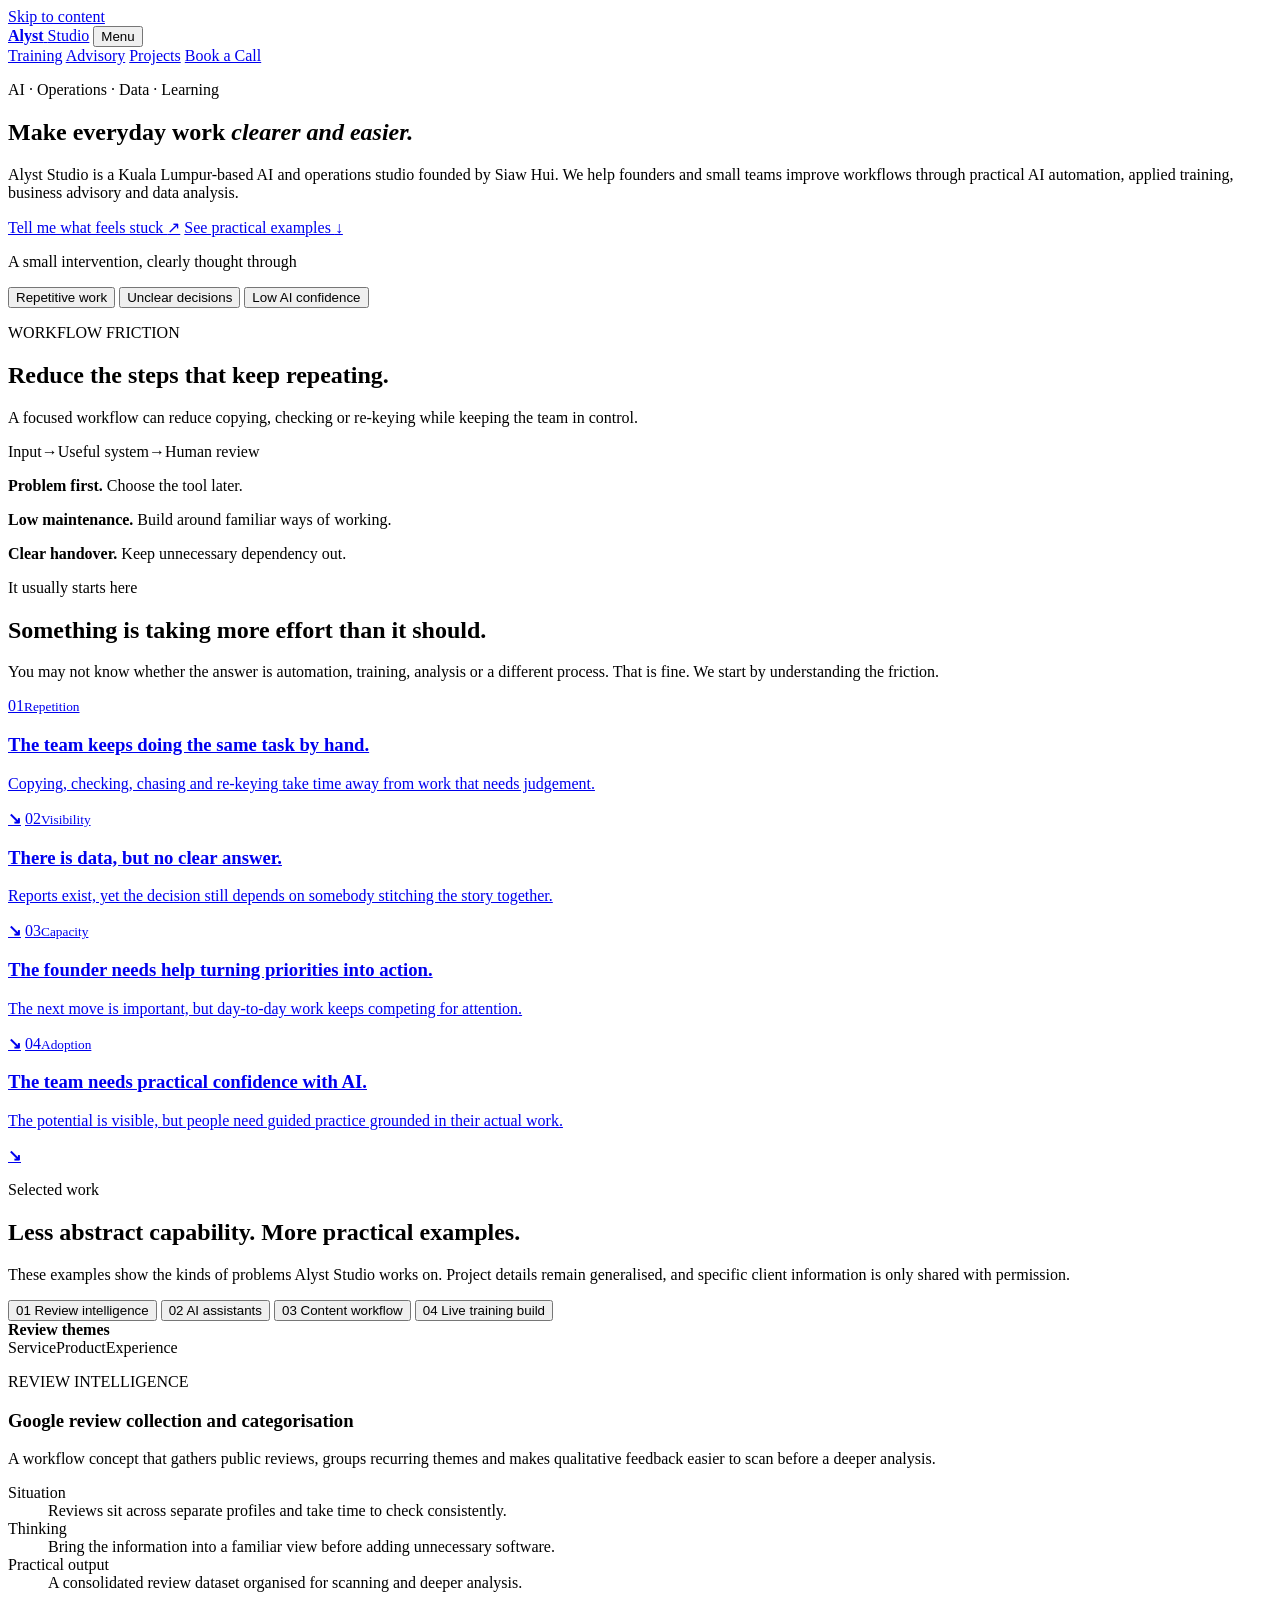
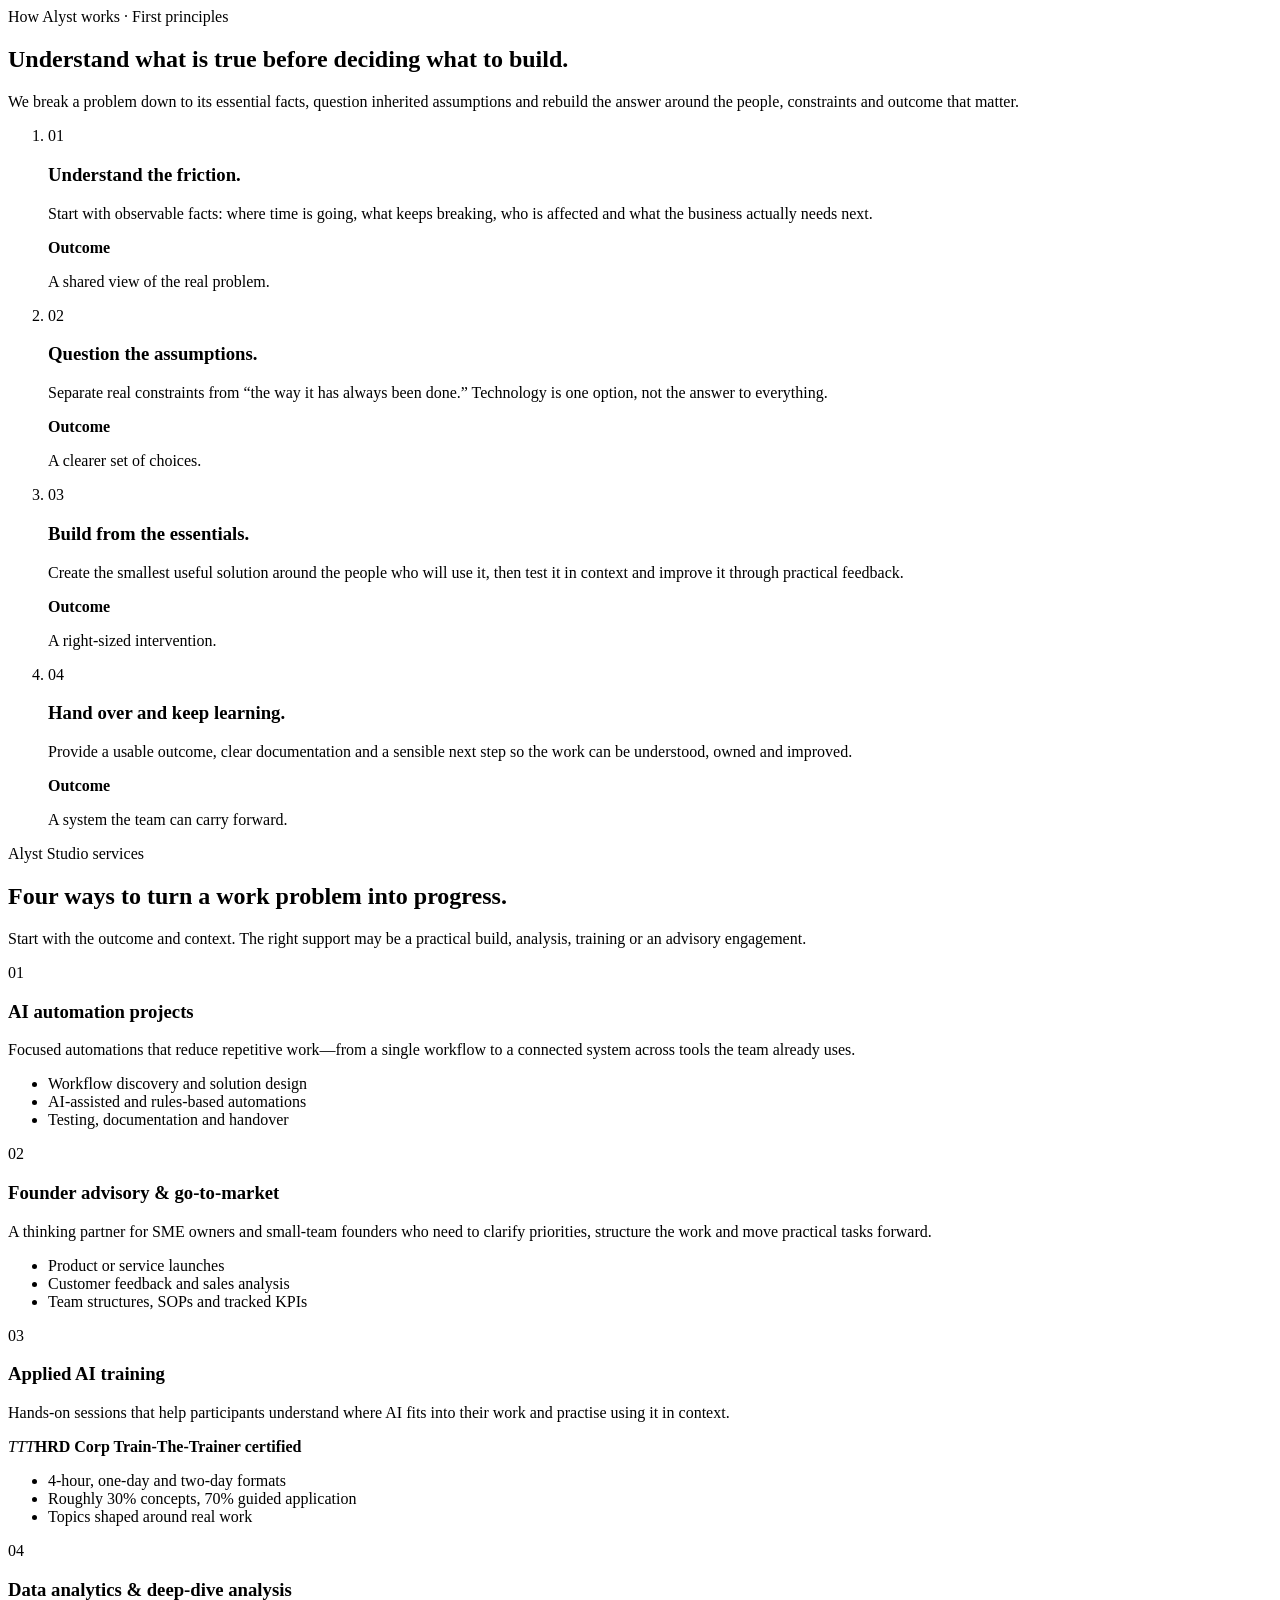
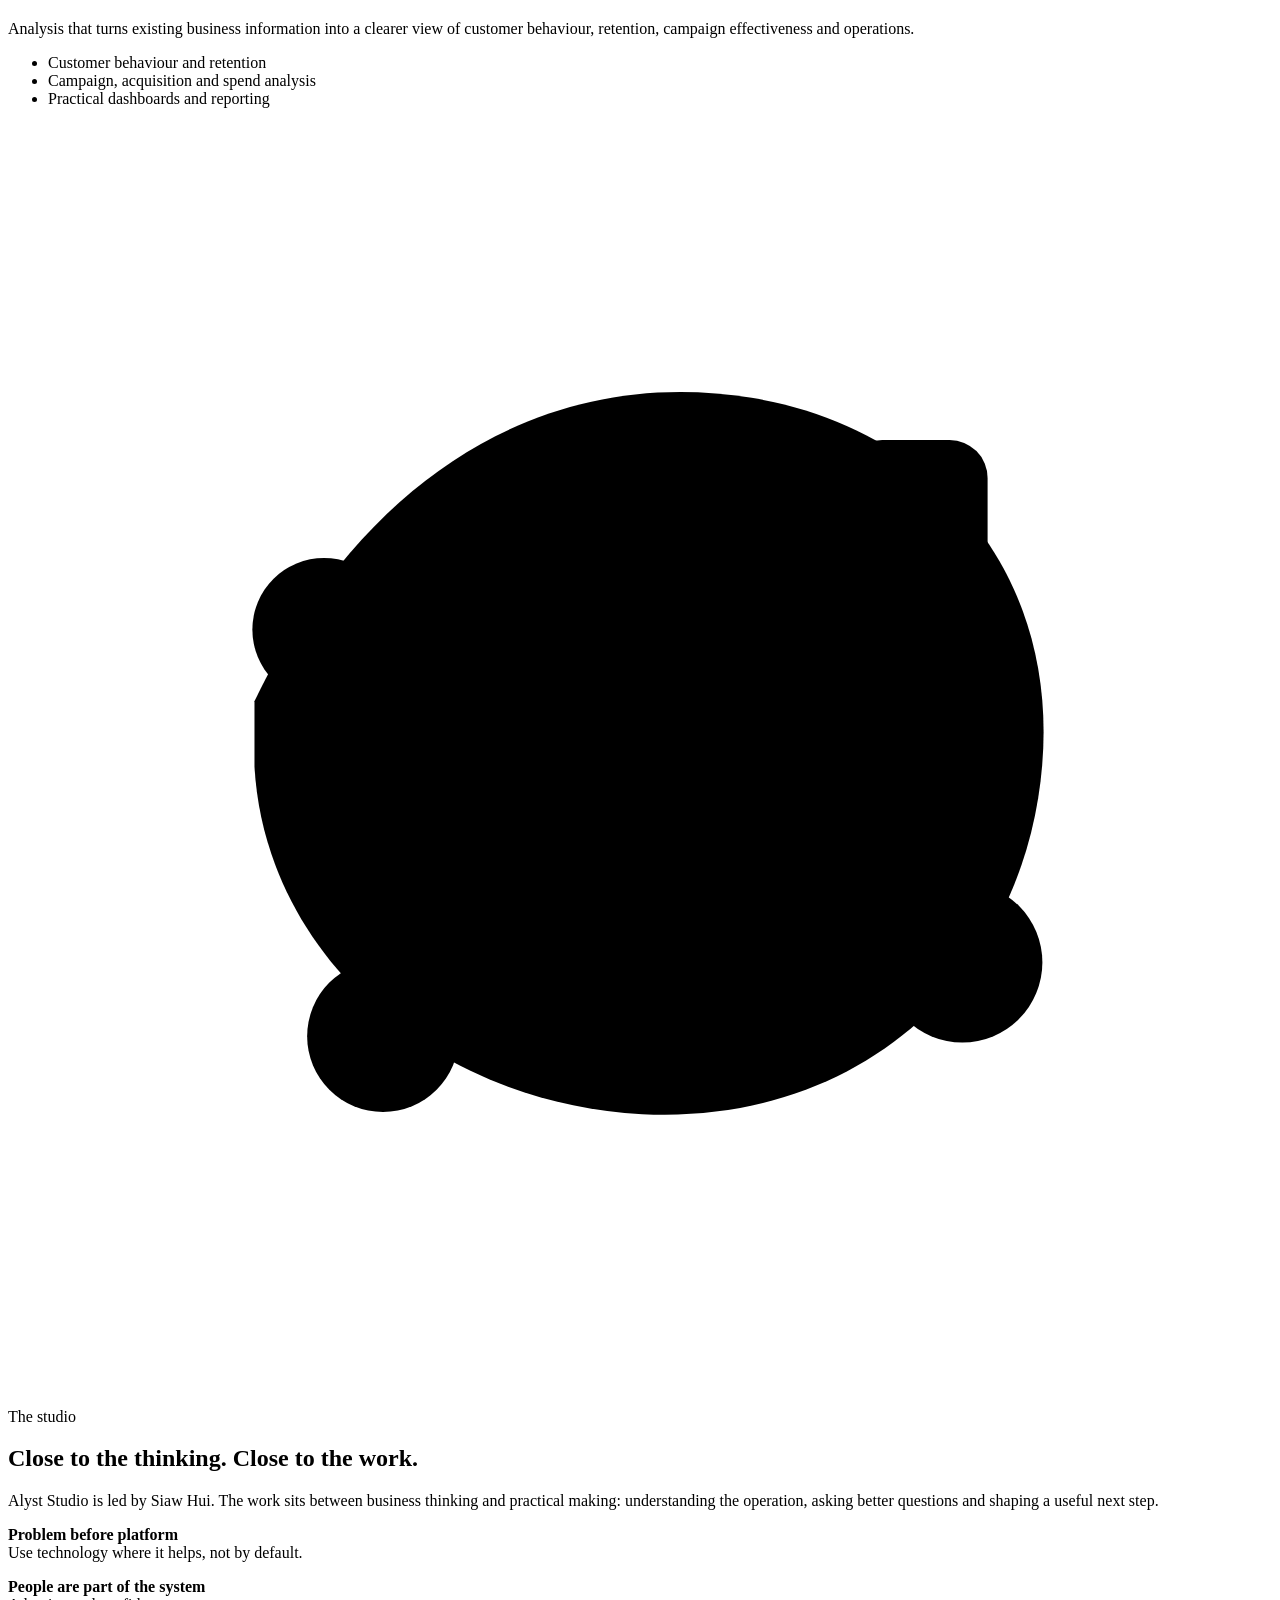
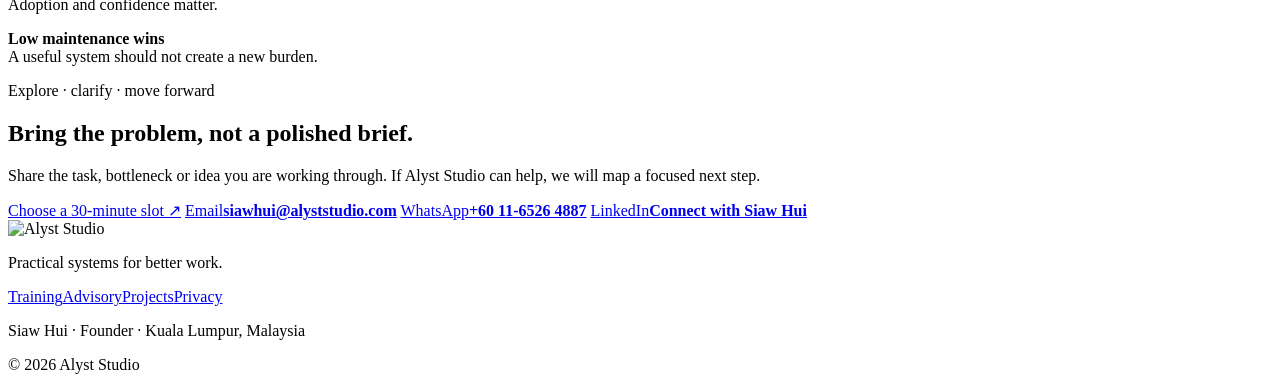
==== site/index.html @ 36e94ac0 "Configure Alyst Studio custom domain" ====
<!doctype html>
<html lang="en">
<head>
  <meta charset="utf-8">
  <meta name="viewport" content="width=device-width, initial-scale=1">
  <meta name="description" content="Alyst Studio helps founders and small teams improve workflows through practical AI automation, applied training, business advisory and data analysis.">
  <meta name="theme-color" content="#f7f4ee">
  <meta name="robots" content="index,follow">
  <meta property="og:title" content="Alyst Studio — Practical systems for better work">
  <meta property="og:description" content="AI automation, founder advisory, applied AI training and data analytics for founders and small teams.">
  <meta property="og:type" content="website">
  <meta property="og:url" content="https://www.alyststudio.com/">
  <meta property="og:image" content="https://www.alyststudio.com/assets/alyst-studio-logo.png">
  <link rel="canonical" href="https://www.alyststudio.com/">
  <title>Alyst Studio — Practical systems for better work</title>
  <link rel="icon" href="assets/alyst-studio-logo.png" type="image/png">
  <link rel="stylesheet" href="styles.css">
  <script type="application/ld+json">
  {
    "@context": "https://schema.org",
    "@graph": [
      {
        "@type": "Organization",
        "@id": "https://www.alyststudio.com/#organization",
        "name": "Alyst Studio",
        "url": "https://www.alyststudio.com/",
        "logo": "https://www.alyststudio.com/assets/alyst-studio-logo.png",
        "email": "siawhui@alyststudio.com",
        "telephone": "+601165264887",
        "founder": { "@id": "https://www.alyststudio.com/#siaw-hui" },
        "areaServed": { "@type": "Country", "name": "Malaysia" },
        "hasOfferCatalog": {
          "@type": "OfferCatalog",
          "name": "Alyst Studio services",
          "itemListElement": [
            { "@type": "Offer", "itemOffered": { "@type": "Service", "name": "Applied AI training", "url": "https://www.alyststudio.com/training.html" } },
            { "@type": "Offer", "itemOffered": { "@type": "Service", "name": "Founder advisory and go-to-market support", "url": "https://www.alyststudio.com/advisory.html" } },
            { "@type": "Offer", "itemOffered": { "@type": "Service", "name": "AI automation and data projects", "url": "https://www.alyststudio.com/projects.html" } }
          ]
        }
      },
      {
        "@type": "Person",
        "@id": "https://www.alyststudio.com/#siaw-hui",
        "name": "Siaw Hui",
        "jobTitle": "Founder",
        "worksFor": { "@id": "https://www.alyststudio.com/#organization" },
        "sameAs": ["https://www.linkedin.com/in/siawhui"]
      }
    ]
  }
  </script>
  <script defer src="script.js"></script>
</head>
<body>
  <a class="skip-link" href="#main">Skip to content</a>
  <header class="site-header" data-header>
    <a class="brand brand-text" href="#top" aria-label="Alyst Studio home"><strong>Alyst</strong> <span>Studio</span></a>
    <button class="menu-button" type="button" aria-expanded="false" aria-controls="site-nav" data-menu-button>
      <span>Menu</span><i aria-hidden="true"></i>
    </button>
    <nav class="site-nav" id="site-nav" aria-label="Primary navigation" data-nav>
      <a href="training.html">Training</a>
      <a href="advisory.html">Advisory</a>
      <a href="projects.html">Projects</a>
      <a class="nav-cta" href="https://calendly.com/siawhui-alyststudio/30min" target="_blank" rel="noopener noreferrer">Book a Call</a>
    </nav>
  </header>

  <main id="main">
    <section class="hero" id="top">
      <div class="hero-field" aria-hidden="true"><span></span></div>
      <div class="hero-copy reveal">
        <p class="eyebrow line-label">AI · Operations · Data · Learning</p>
        <h1>Make everyday work <em>clearer and easier.</em></h1>
        <p class="hero-lede">Alyst Studio is a Kuala Lumpur-based AI and operations studio founded by Siaw Hui. We help founders and small teams improve workflows through practical AI automation, applied training, business advisory and data analysis.</p>
        <div class="hero-actions">
          <a class="button button-primary" href="#friction">Tell me what feels stuck <span aria-hidden="true">↗</span></a>
          <a class="text-link" href="#work">See practical examples <span aria-hidden="true">↓</span></a>
        </div>
      </div>

      <div class="system-card reveal" id="signals" aria-label="Examples of practical Alyst Studio support">
        <div class="system-card-head">
          <p>A small intervention, clearly thought through</p>
          <span aria-hidden="true"><i></i><i></i><i></i></span>
        </div>
        <div class="signal-tabs" role="tablist" aria-label="Choose a work signal">
          <button class="signal-tab is-active" type="button" role="tab" aria-selected="true" data-signal="repetition">Repetitive work</button>
          <button class="signal-tab" type="button" role="tab" aria-selected="false" data-signal="decisions">Unclear decisions</button>
          <button class="signal-tab" type="button" role="tab" aria-selected="false" data-signal="confidence">Low AI confidence</button>
        </div>
        <div class="signal-result" data-active-signal="repetition" aria-live="polite">
          <p class="signal-kicker" data-signal-kicker>WORKFLOW FRICTION</p>
          <h2 data-signal-title>Reduce the steps that keep repeating.</h2>
          <p data-signal-copy>A focused workflow can reduce copying, checking or re-keying while keeping the team in control.</p>
          <div class="signal-flow" aria-hidden="true"><span>Input</span><b>→</b><span>Useful system</span><b>→</b><span>Human review</span></div>
        </div>
      </div>

      <div class="hero-principles">
        <p><strong>Problem first.</strong> Choose the tool later.</p>
        <p><strong>Low maintenance.</strong> Build around familiar ways of working.</p>
        <p><strong>Clear handover.</strong> Keep unnecessary dependency out.</p>
      </div>
    </section>

    <section class="section friction" id="friction">
      <div class="section-heading reveal">
        <p class="eyebrow line-label">It usually starts here</p>
        <h2>Something is taking more effort than it should.</h2>
        <p>You may not know whether the answer is automation, training, analysis or a different process. That is fine. We start by understanding the friction.</p>
      </div>
      <div class="friction-list">
        <a class="friction-row reveal" href="#services"><span>01</span><small>Repetition</small><h3>The team keeps doing the same task by hand.</h3><p>Copying, checking, chasing and re-keying take time away from work that needs judgement.</p><b aria-hidden="true">↘</b></a>
        <a class="friction-row reveal" href="#services"><span>02</span><small>Visibility</small><h3>There is data, but no clear answer.</h3><p>Reports exist, yet the decision still depends on somebody stitching the story together.</p><b aria-hidden="true">↘</b></a>
        <a class="friction-row reveal" href="#services"><span>03</span><small>Capacity</small><h3>The founder needs help turning priorities into action.</h3><p>The next move is important, but day-to-day work keeps competing for attention.</p><b aria-hidden="true">↘</b></a>
        <a class="friction-row reveal" href="#services"><span>04</span><small>Adoption</small><h3>The team needs practical confidence with AI.</h3><p>The potential is visible, but people need guided practice grounded in their actual work.</p><b aria-hidden="true">↘</b></a>
      </div>
    </section>

    <section class="work" id="work">
      <div class="section section-dark">
        <div class="section-heading reveal">
          <p class="eyebrow line-label">Selected work</p>
          <h2>Less abstract capability. More practical examples.</h2>
          <p>These examples show the kinds of problems Alyst Studio works on. Project details remain generalised, and specific client information is only shared with permission.</p>
        </div>
        <div class="work-tabs reveal" role="tablist" aria-label="Selected project patterns">
          <button class="work-tab is-active" type="button" role="tab" aria-selected="true" data-project="reviews"><span>01</span> Review intelligence</button>
          <button class="work-tab" type="button" role="tab" aria-selected="false" data-project="assistants"><span>02</span> AI assistants</button>
          <button class="work-tab" type="button" role="tab" aria-selected="false" data-project="content"><span>03</span> Content workflow</button>
          <button class="work-tab" type="button" role="tab" aria-selected="false" data-project="training"><span>04</span> Live training build</button>
        </div>
        <article class="project-panel reveal" id="project-example" aria-live="polite">
          <div class="project-visual" data-project-visual="reviews" aria-hidden="true">
            <div class="project-window-head"><span></span><span></span><span></span><b>Review themes</b></div>
            <div class="project-bars"><span></span><span></span><span></span><span></span><span></span><span></span></div>
            <div class="project-tags"><span>Service</span><span>Product</span><span>Experience</span></div>
          </div>
          <div class="project-main">
            <p class="project-kicker" data-project-kicker>REVIEW INTELLIGENCE</p>
            <h3 data-project-title>Google review collection and categorisation</h3>
            <p data-project-summary>A workflow concept that gathers public reviews, groups recurring themes and makes qualitative feedback easier to scan before a deeper analysis.</p>
          </div>
          <dl class="project-notes">
            <div><dt>Situation</dt><dd data-project-situation>Reviews sit across separate profiles and take time to check consistently.</dd></div>
            <div><dt>Thinking</dt><dd data-project-thinking>Bring the information into a familiar view before adding unnecessary software.</dd></div>
            <div><dt>Practical output</dt><dd data-project-output>A consolidated review dataset organised for scanning and deeper analysis.</dd></div>
          </dl>
        </article>
      </div>
    </section>

    <section class="section approach" id="approach">
      <div class="section-heading reveal">
        <p class="eyebrow line-label">How Alyst works · First principles</p>
        <h2>Understand what is true before deciding what to build.</h2>
        <p>We break a problem down to its essential facts, question inherited assumptions and rebuild the answer around the people, constraints and outcome that matter.</p>
      </div>
      <ol class="approach-list">
        <li class="reveal"><span>01</span><div><h3>Understand the friction.</h3><p>Start with observable facts: where time is going, what keeps breaking, who is affected and what the business actually needs next.</p><b>Outcome</b><p>A shared view of the real problem.</p></div></li>
        <li class="reveal"><span>02</span><div><h3>Question the assumptions.</h3><p>Separate real constraints from “the way it has always been done.” Technology is one option, not the answer to everything.</p><b>Outcome</b><p>A clearer set of choices.</p></div></li>
        <li class="reveal"><span>03</span><div><h3>Build from the essentials.</h3><p>Create the smallest useful solution around the people who will use it, then test it in context and improve it through practical feedback.</p><b>Outcome</b><p>A right-sized intervention.</p></div></li>
        <li class="reveal"><span>04</span><div><h3>Hand over and keep learning.</h3><p>Provide a usable outcome, clear documentation and a sensible next step so the work can be understood, owned and improved.</p><b>Outcome</b><p>A system the team can carry forward.</p></div></li>
      </ol>
    </section>

    <section class="services" id="services">
      <div class="section">
        <div class="section-heading reveal">
          <p class="eyebrow line-label services-label">Alyst Studio services</p>
          <h2>Four ways to turn a work problem into progress.</h2>
          <p>Start with the outcome and context. The right support may be a practical build, analysis, training or an advisory engagement.</p>
        </div>
        <div class="service-grid">
          <article class="service-card reveal"><span>01</span><h3>AI automation projects</h3><p>Focused automations that reduce repetitive work—from a single workflow to a connected system across tools the team already uses.</p><ul><li>Workflow discovery and solution design</li><li>AI-assisted and rules-based automations</li><li>Testing, documentation and handover</li></ul></article>
          <article class="service-card reveal"><span>02</span><h3>Founder advisory &amp; go-to-market</h3><p>A thinking partner for SME owners and small-team founders who need to clarify priorities, structure the work and move practical tasks forward.</p><ul><li>Product or service launches</li><li>Customer feedback and sales analysis</li><li>Team structures, SOPs and tracked KPIs</li></ul></article>
          <article class="service-card reveal"><span>03</span><h3>Applied AI training</h3><p>Hands-on sessions that help participants understand where AI fits into their work and practise using it in context.</p><div class="credential"><i>TTT</i><strong>HRD Corp Train-The-Trainer certified</strong></div><ul><li>4-hour, one-day and two-day formats</li><li>Roughly 30% concepts, 70% guided application</li><li>Topics shaped around real work</li></ul></article>
          <article class="service-card reveal"><span>04</span><h3>Data analytics &amp; deep-dive analysis</h3><p>Analysis that turns existing business information into a clearer view of customer behaviour, retention, campaign effectiveness and operations.</p><ul><li>Customer behaviour and retention</li><li>Campaign, acquisition and spend analysis</li><li>Practical dashboards and reporting</li></ul></article>
        </div>
      </div>
    </section>

    <section class="section studio" id="studio">
      <div class="studio-mark reveal" aria-hidden="true">
        <svg class="studio-diagram" viewBox="0 0 600 600" xmlns="http://www.w3.org/2000/svg">
          <path class="diagram-path" d="M117 274C168 168 254 114 353 130C445 145 505 221 489 320C474 412 399 475 301 470C203 465 122 395 117 305"/>
          <path class="diagram-path diagram-path-secondary" d="M185 410C135 346 148 251 213 205C276 160 367 167 423 222C479 277 470 369 412 418C353 468 246 466 185 410Z"/>
          <circle class="diagram-halo" cx="300" cy="300" r="86"/>
          <rect class="diagram-core" x="245" y="245" width="110" height="110" rx="32"/>
          <circle class="diagram-node node-one" cx="150" cy="240" r="34"/>
          <rect class="diagram-node node-two" x="397" y="150" width="68" height="68" rx="18"/>
          <circle class="diagram-node node-three" cx="453" cy="398" r="38"/>
          <rect class="diagram-node node-four" x="142" y="397" width="72" height="72" rx="36"/>
          <path class="diagram-link" d="M181 254L245 280M355 270L400 213M353 340L423 380M244 340L198 410"/>
          <circle class="diagram-dot" cx="300" cy="300" r="13"/>
        </svg>
      </div>
      <div class="studio-copy reveal">
        <p class="eyebrow line-label">The studio</p>
        <h2>Close to the thinking. Close to the work.</h2>
        <p>Alyst Studio is led by Siaw Hui. The work sits between business thinking and practical making: understanding the operation, asking better questions and shaping a useful next step.</p>
        <div class="studio-principles"><p><strong>Problem before platform</strong><br>Use technology where it helps, not by default.</p><p><strong>People are part of the system</strong><br>Adoption and confidence matter.</p><p><strong>Low maintenance wins</strong><br>A useful system should not create a new burden.</p></div>
      </div>
    </section>

    <section class="contact" id="contact">
      <div class="section contact-inner">
        <div class="contact-copy reveal">
          <p class="eyebrow line-label">Explore · clarify · move forward</p>
          <h2>Bring the problem, not a polished brief.</h2>
          <p>Share the task, bottleneck or idea you are working through. If Alyst Studio can help, we will map a focused next step.</p>
        </div>
        <div class="contact-actions reveal">
          <a class="button button-light" href="https://calendly.com/siawhui-alyststudio/30min" target="_blank" rel="noopener noreferrer">Choose a 30-minute slot <span aria-hidden="true">↗</span></a>
          <a href="mailto:siawhui@alyststudio.com"><span>Email</span><strong>siawhui@alyststudio.com</strong></a>
          <a href="https://wa.me/601165264887" target="_blank" rel="noopener noreferrer"><span>WhatsApp</span><strong>+60 11-6526 4887</strong></a>
          <a href="https://www.linkedin.com/in/siawhui" target="_blank" rel="noopener noreferrer"><span>LinkedIn</span><strong>Connect with Siaw Hui</strong></a>
        </div>
      </div>
    </section>
  </main>

  <footer class="site-footer">
    <div class="footer-brand"><img src="assets/alyst-studio-logo.png" alt="Alyst Studio"><p>Practical systems for better work.</p></div>
    <nav aria-label="Footer navigation"><a href="training.html">Training</a><a href="advisory.html">Advisory</a><a href="projects.html">Projects</a><a href="privacy.html">Privacy</a></nav>
    <div class="footer-meta"><p>Siaw Hui · Founder · Kuala Lumpur, Malaysia</p><p>© <span data-year>2026</span> Alyst Studio</p></div>
  </footer>
</body>
</html>
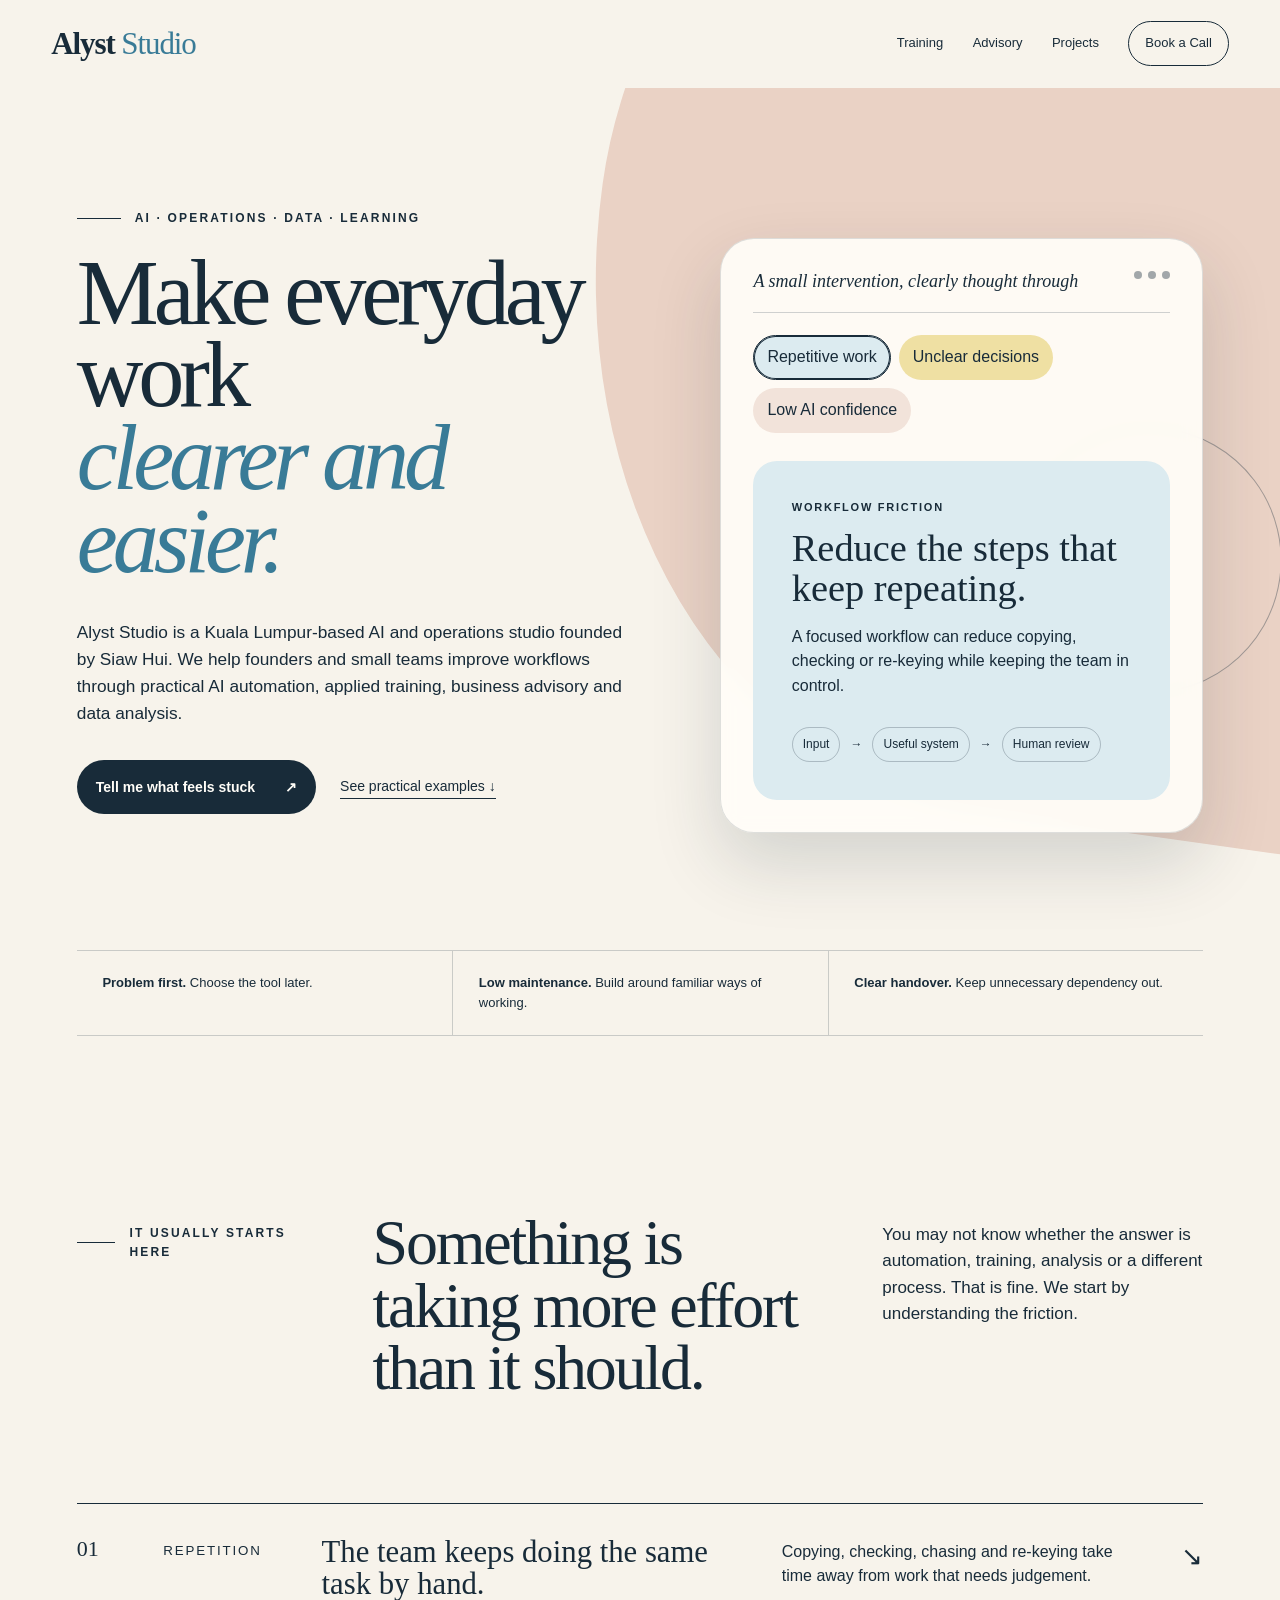
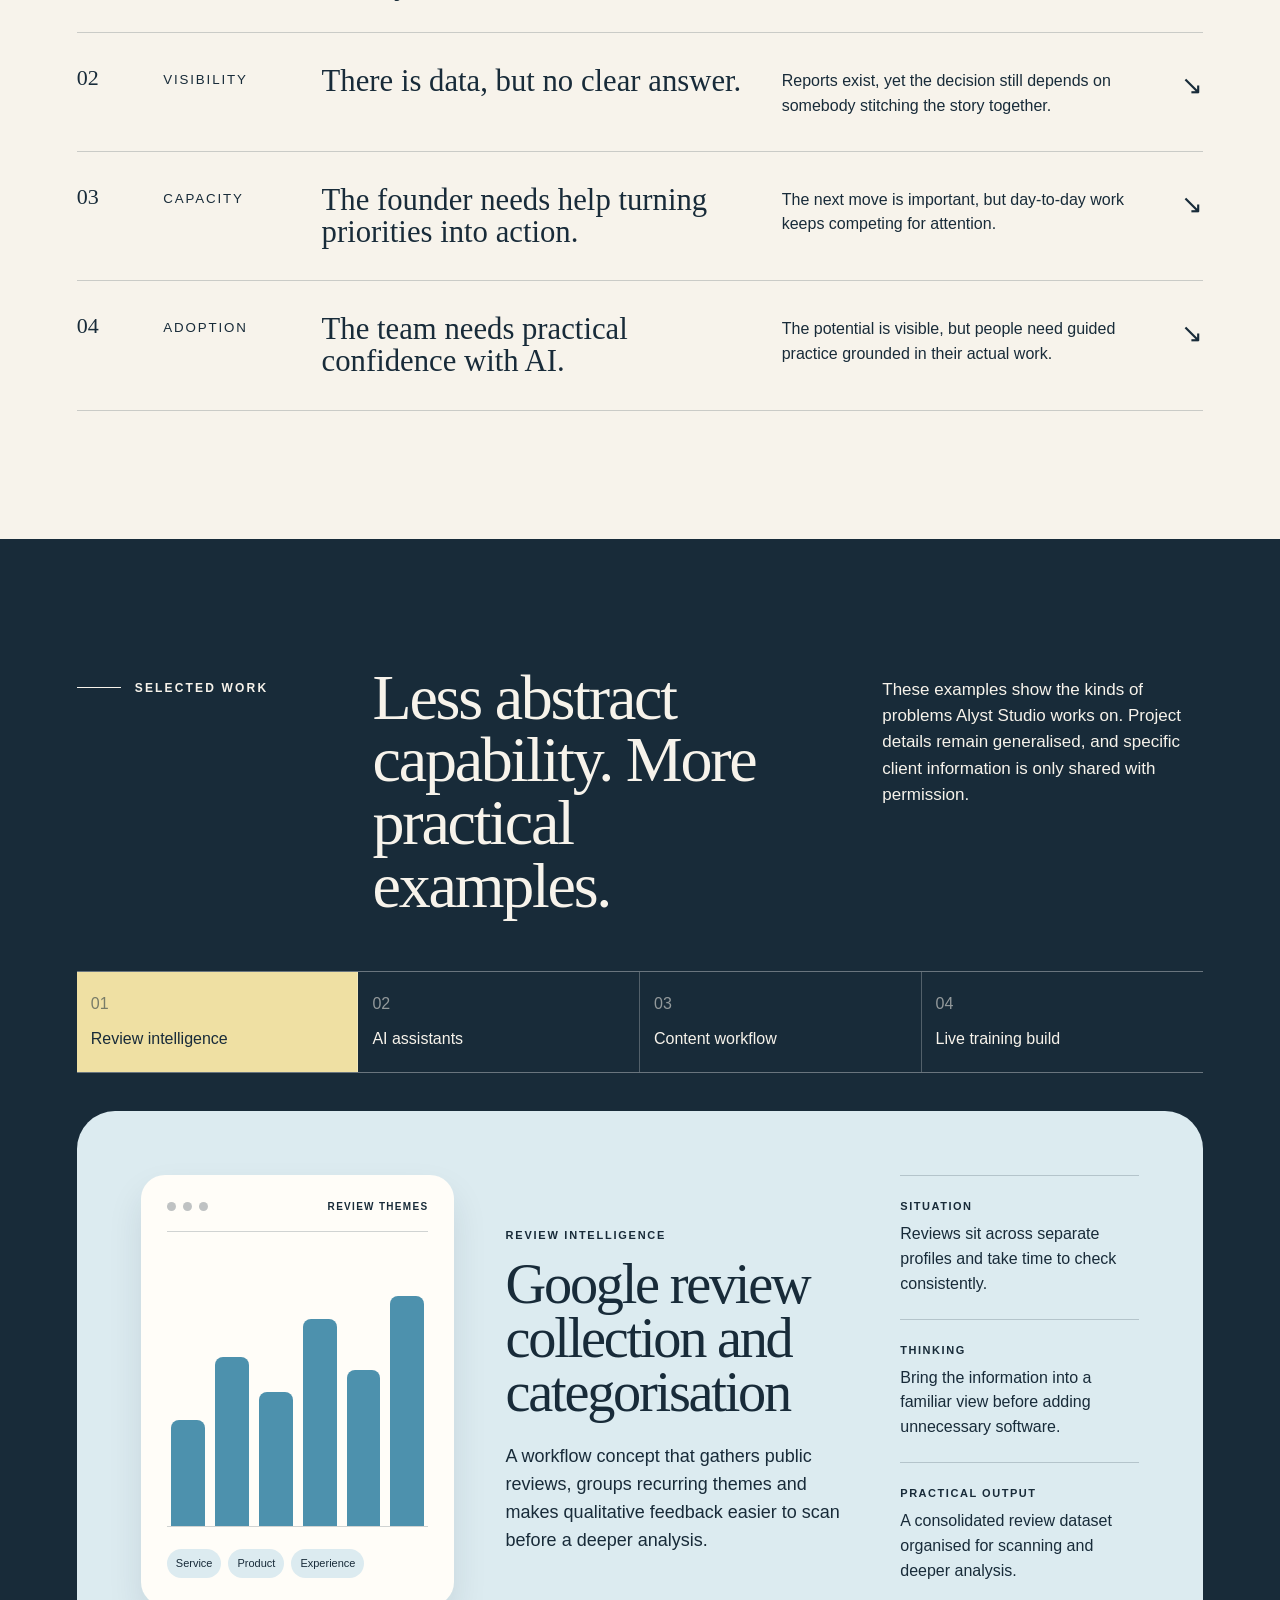
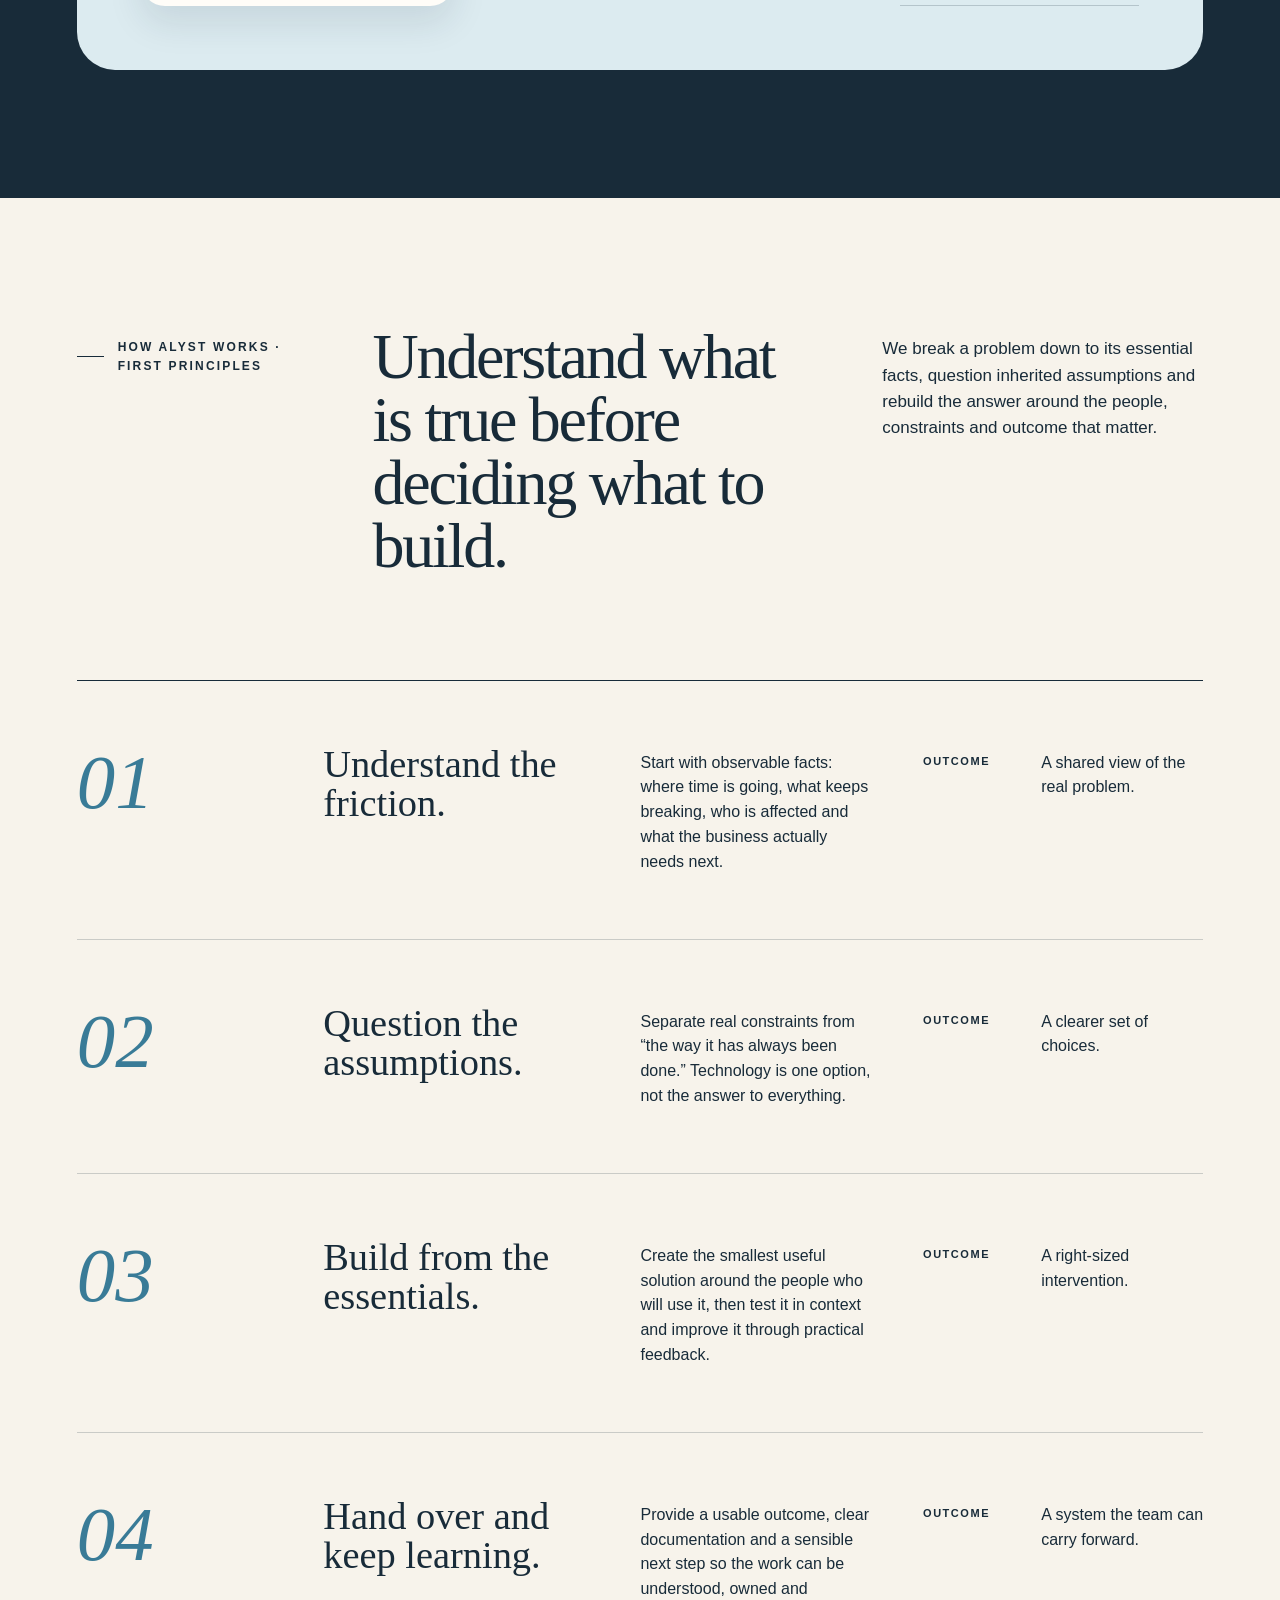
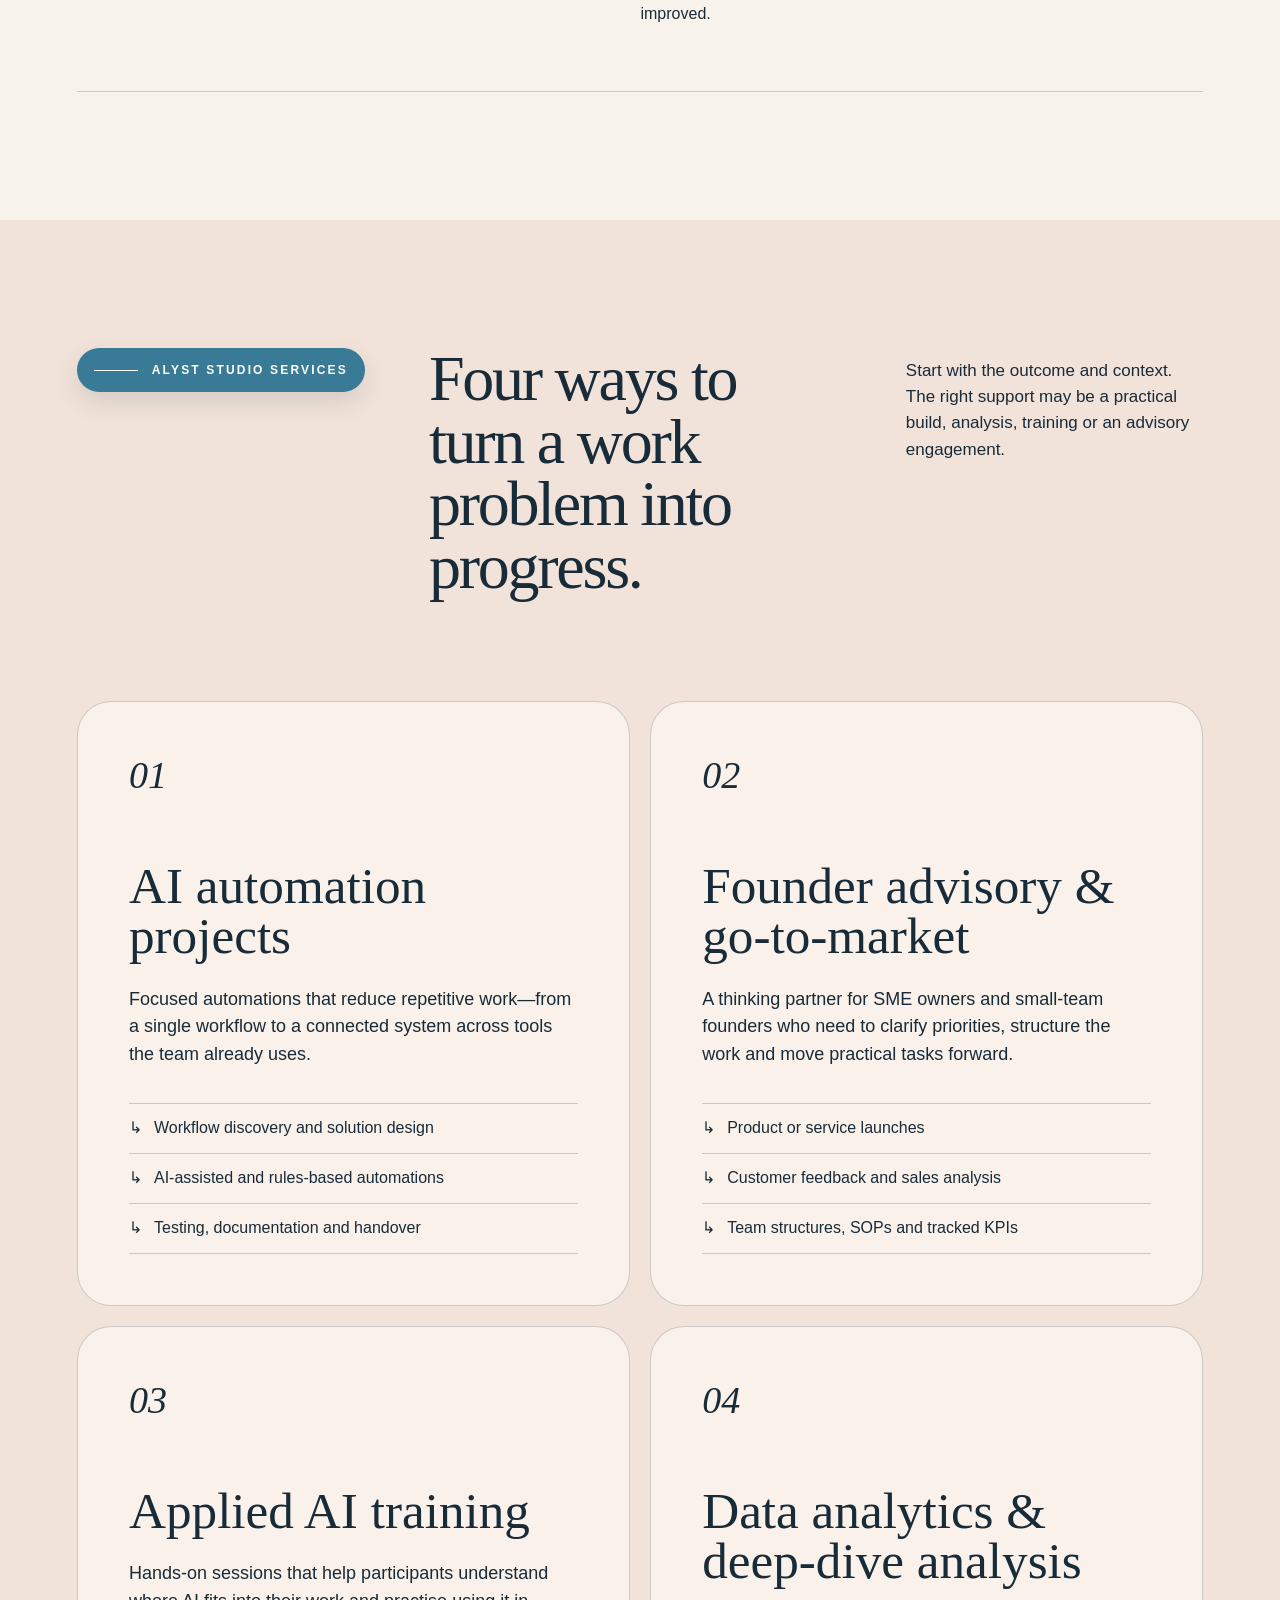
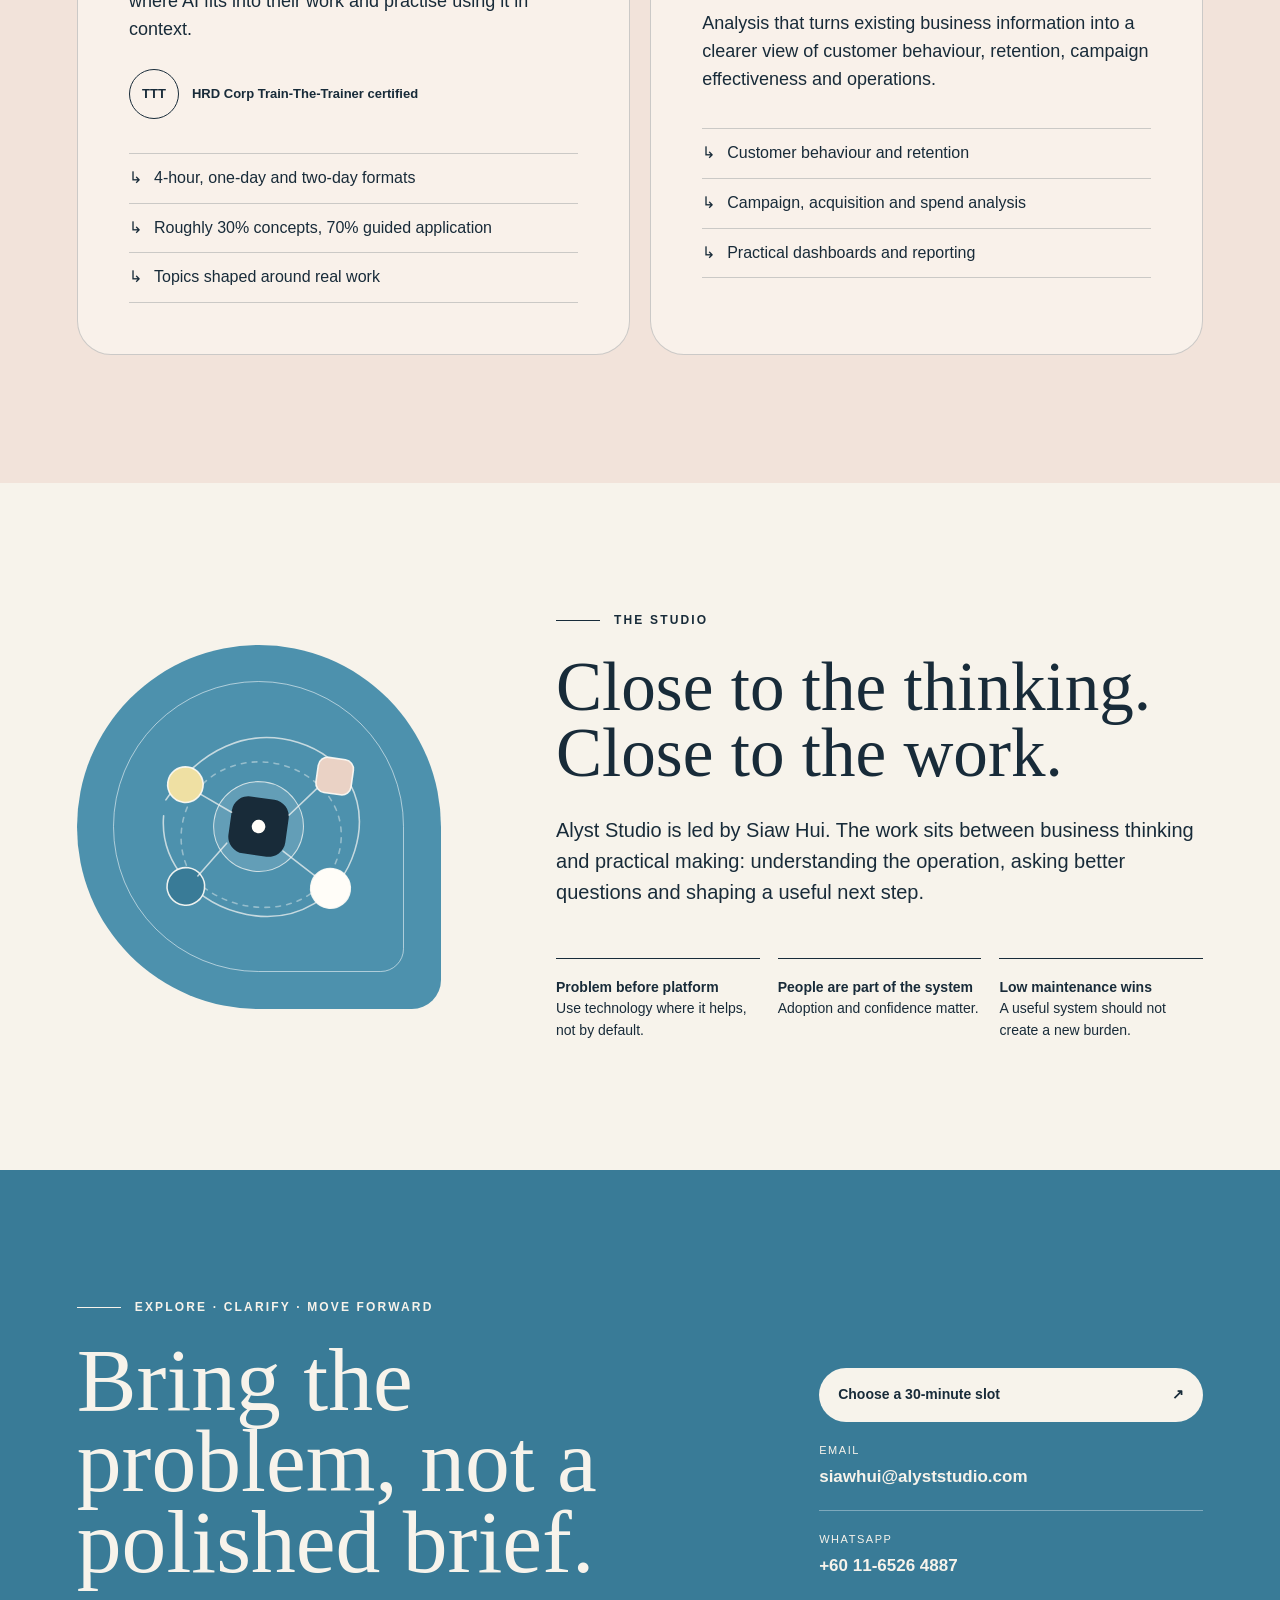
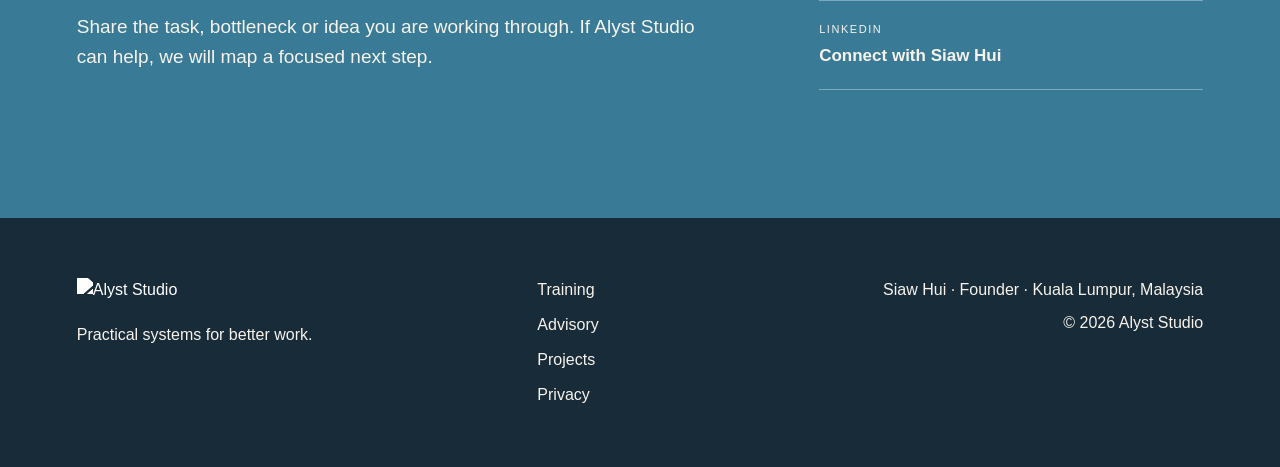
==== commit a806b45b: "Publish latest Alyst Studio website" ====
--- a/site/index.html
+++ b/site/index.html
@@ -9,9 +9,9 @@
   <meta property="og:title" content="Alyst Studio — Practical systems for better work">
   <meta property="og:description" content="AI automation, founder advisory, applied AI training and data analytics for founders and small teams.">
   <meta property="og:type" content="website">
-  <meta property="og:url" content="https://www.alyststudio.com/">
-  <meta property="og:image" content="https://www.alyststudio.com/assets/alyst-studio-logo.png">
-  <link rel="canonical" href="https://www.alyststudio.com/">
+  <meta property="og:url" content="https://siawhui-code.github.io/Alyst-Website-Pages/">
+  <meta property="og:image" content="https://siawhui-code.github.io/Alyst-Website-Pages/assets/alyst-studio-logo.png">
+  <link rel="canonical" href="https://siawhui-code.github.io/Alyst-Website-Pages/">
   <title>Alyst Studio — Practical systems for better work</title>
   <link rel="icon" href="assets/alyst-studio-logo.png" type="image/png">
   <link rel="stylesheet" href="styles.css">
@@ -21,30 +21,30 @@
     "@graph": [
       {
         "@type": "Organization",
-        "@id": "https://www.alyststudio.com/#organization",
+        "@id": "https://siawhui-code.github.io/Alyst-Website-Pages/#organization",
         "name": "Alyst Studio",
-        "url": "https://www.alyststudio.com/",
-        "logo": "https://www.alyststudio.com/assets/alyst-studio-logo.png",
+        "url": "https://siawhui-code.github.io/Alyst-Website-Pages/",
+        "logo": "https://siawhui-code.github.io/Alyst-Website-Pages/assets/alyst-studio-logo.png",
         "email": "siawhui@alyststudio.com",
         "telephone": "+601165264887",
-        "founder": { "@id": "https://www.alyststudio.com/#siaw-hui" },
+        "founder": { "@id": "https://siawhui-code.github.io/Alyst-Website-Pages/#siaw-hui" },
         "areaServed": { "@type": "Country", "name": "Malaysia" },
         "hasOfferCatalog": {
           "@type": "OfferCatalog",
           "name": "Alyst Studio services",
           "itemListElement": [
-            { "@type": "Offer", "itemOffered": { "@type": "Service", "name": "Applied AI training", "url": "https://www.alyststudio.com/training.html" } },
-            { "@type": "Offer", "itemOffered": { "@type": "Service", "name": "Founder advisory and go-to-market support", "url": "https://www.alyststudio.com/advisory.html" } },
-            { "@type": "Offer", "itemOffered": { "@type": "Service", "name": "AI automation and data projects", "url": "https://www.alyststudio.com/projects.html" } }
+            { "@type": "Offer", "itemOffered": { "@type": "Service", "name": "Applied AI training", "url": "https://siawhui-code.github.io/Alyst-Website-Pages/training.html" } },
+            { "@type": "Offer", "itemOffered": { "@type": "Service", "name": "Founder advisory and go-to-market support", "url": "https://siawhui-code.github.io/Alyst-Website-Pages/advisory.html" } },
+            { "@type": "Offer", "itemOffered": { "@type": "Service", "name": "AI automation and data projects", "url": "https://siawhui-code.github.io/Alyst-Website-Pages/projects.html" } }
           ]
         }
       },
       {
         "@type": "Person",
-        "@id": "https://www.alyststudio.com/#siaw-hui",
+        "@id": "https://siawhui-code.github.io/Alyst-Website-Pages/#siaw-hui",
         "name": "Siaw Hui",
         "jobTitle": "Founder",
-        "worksFor": { "@id": "https://www.alyststudio.com/#organization" },
+        "worksFor": { "@id": "https://siawhui-code.github.io/Alyst-Website-Pages/#organization" },
         "sameAs": ["https://www.linkedin.com/in/siawhui"]
       }
     ]
--- a/site/styles.css
+++ b/site/styles.css
@@ -0,0 +1,617 @@
+:root {
+  --ink: #182b39;
+  --ink-2: #28475a;
+  --blue: #4d91ad;
+  --blue-deep: #397b97;
+  --blue-pale: #dcebf0;
+  --cream: #f7f3eb;
+  --paper: #fffdf8;
+  --peach: #ead2c5;
+  --peach-pale: #f2e3da;
+  --yellow: #efe0a3;
+  --rule: rgba(24, 43, 57, .2);
+  --shadow: 0 30px 70px rgba(24, 43, 57, .16);
+  --sans: Inter, ui-sans-serif, -apple-system, BlinkMacSystemFont, "Segoe UI", sans-serif;
+  --serif: Georgia, "Times New Roman", serif;
+}
+
+* { box-sizing: border-box; }
+html { scroll-behavior: smooth; }
+body {
+  margin: 0;
+  color: var(--ink);
+  background: var(--cream);
+  font-family: var(--sans);
+  font-size: 16px;
+  line-height: 1.55;
+  -webkit-font-smoothing: antialiased;
+}
+body.menu-open { overflow: hidden; }
+a { color: inherit; text-decoration: none; }
+button, input, textarea { font: inherit; }
+img { display: block; max-width: 100%; }
+
+.skip-link {
+  position: fixed;
+  top: 10px;
+  left: 10px;
+  z-index: 1000;
+  padding: 10px 14px;
+  background: var(--paper);
+  transform: translateY(-180%);
+}
+.skip-link:focus { transform: none; }
+
+.site-header {
+  position: sticky;
+  top: 0;
+  z-index: 50;
+  display: flex;
+  align-items: center;
+  justify-content: space-between;
+  min-height: 88px;
+  padding: 14px clamp(22px, 4vw, 64px);
+  border-bottom: 1px solid transparent;
+  transition: background .25s, border-color .25s, min-height .25s;
+}
+.site-header.is-scrolled {
+  min-height: 72px;
+  background: rgba(247, 243, 235, .94);
+  border-color: var(--rule);
+  backdrop-filter: blur(14px);
+}
+.brand { width: 175px; }
+.brand img { width: 100%; }
+.brand-text { width: auto; font: 400 31px/1 var(--serif); letter-spacing: -.035em; white-space: nowrap; }
+.brand-text strong { font-weight: 700; }
+.brand-text span { color: var(--blue-deep); }
+.site-nav { display: flex; align-items: center; gap: clamp(18px, 2.3vw, 38px); font-size: 13px; }
+.site-nav a:not(.nav-cta) { border-bottom: 1px solid transparent; }
+.site-nav a:not(.nav-cta):hover { border-color: currentColor; }
+.nav-cta { padding: 11px 16px; border: 1px solid var(--ink); border-radius: 999px; }
+.nav-cta:hover { color: var(--cream); background: var(--ink); }
+.menu-button { display: none; color: var(--ink); background: none; border: 0; }
+
+.hero {
+  position: relative;
+  display: grid;
+  grid-template-columns: minmax(0, 1.08fr) minmax(380px, .92fr);
+  gap: clamp(42px, 6vw, 96px);
+  align-items: center;
+  min-height: calc(100vh - 88px);
+  padding: clamp(60px, 8vw, 120px) clamp(22px, 6vw, 92px) 48px;
+  overflow: hidden;
+}
+.hero-field {
+  position: absolute;
+  inset: -28% -9% auto auto;
+  width: 63vw;
+  height: 79vw;
+  max-height: 1000px;
+  border-radius: 43% 0 0 57%;
+  background: var(--peach);
+  transform: rotate(8deg);
+}
+.hero-field span {
+  position: absolute;
+  right: 10%;
+  bottom: 14%;
+  width: 33%;
+  aspect-ratio: 1;
+  border: 1px solid rgba(24, 43, 57, .35);
+  border-radius: 50%;
+}
+.hero-copy, .system-card { position: relative; z-index: 2; }
+.eyebrow { margin: 0 0 24px; font-size: 12px; font-weight: 700; letter-spacing: .18em; text-transform: uppercase; }
+.line-label { display: flex; align-items: center; gap: 14px; }
+.line-label::before { content: ""; width: 44px; height: 1px; background: currentColor; }
+.hero h1 {
+  max-width: 780px;
+  margin: 0;
+  font: 400 clamp(58px, 7.2vw, 116px)/.9 var(--serif);
+  letter-spacing: -.055em;
+}
+.hero h1 em { display: block; color: var(--blue-deep); font-weight: 400; }
+.hero-lede { max-width: 670px; margin: 36px 0 0; font-size: clamp(17px, 1.35vw, 21px); }
+.hero-actions { display: flex; align-items: center; gap: 24px; margin-top: 34px; }
+.button {
+  display: inline-flex;
+  align-items: center;
+  justify-content: space-between;
+  gap: 30px;
+  min-height: 54px;
+  padding: 14px 19px;
+  border-radius: 999px;
+  font-size: 14px;
+  font-weight: 700;
+  transition: transform .2s, background .2s, color .2s;
+}
+.button:hover { transform: translateY(-2px); }
+.button-primary { color: var(--paper); background: var(--ink); }
+.button-primary:hover { background: var(--blue-deep); }
+.text-link { font-size: 14px; border-bottom: 1px solid currentColor; }
+
+.system-card {
+  margin-top: 48px;
+  padding: clamp(22px, 2.5vw, 36px);
+  border: 1px solid rgba(24, 43, 57, .14);
+  border-radius: 34px;
+  background: rgba(255, 253, 248, .92);
+  box-shadow: var(--shadow);
+  backdrop-filter: blur(10px);
+}
+.system-card-head { display: flex; justify-content: space-between; gap: 20px; padding-bottom: 20px; border-bottom: 1px solid var(--rule); }
+.system-card-head p { margin: 0; font: italic 18px var(--serif); }
+.system-card-head > span { display: flex; gap: 6px; }
+.system-card-head i { width: 8px; height: 8px; border-radius: 50%; background: var(--ink); opacity: .4; }
+.signal-tabs { display: flex; flex-wrap: wrap; gap: 8px; margin: 22px 0 28px; }
+.signal-tab {
+  padding: 9px 13px;
+  color: var(--ink);
+  border: 1px solid transparent;
+  border-radius: 999px;
+  background: var(--blue-pale);
+  cursor: pointer;
+}
+.signal-tab:nth-child(2) { background: var(--yellow); }
+.signal-tab:nth-child(3) { background: var(--peach-pale); }
+.signal-tab.is-active { border-color: var(--ink); box-shadow: inset 0 0 0 1px var(--ink); }
+.signal-result { min-height: 270px; padding: clamp(24px, 3vw, 42px); border-radius: 24px; background: var(--blue-pale); transition: background-color .45s ease; }
+.signal-result[data-active-signal="repetition"] { background: var(--blue-pale); }
+.signal-result[data-active-signal="decisions"] { background: var(--yellow); }
+.signal-result[data-active-signal="confidence"] { background: var(--peach-pale); }
+.signal-result.is-changing > * { animation: signal-in .4s ease both; }
+@keyframes signal-in { from { opacity: 0; transform: translateY(8px); } to { opacity: 1; transform: none; } }
+.signal-kicker, .project-kicker { margin: 0 0 13px; font-size: 11px; font-weight: 800; letter-spacing: .16em; }
+.signal-result h2 { max-width: 470px; margin: 0 0 16px; font: 400 clamp(30px, 3vw, 47px)/1.03 var(--serif); }
+.signal-result > p:not(.signal-kicker) { max-width: 490px; margin: 0; }
+.signal-flow { display: flex; align-items: center; gap: 10px; margin-top: 28px; font-size: 12px; }
+.signal-flow span { padding: 7px 10px; border: 1px solid rgba(24, 43, 57, .25); border-radius: 999px; }
+.signal-flow b { font-weight: 400; }
+.hero-principles {
+  position: relative;
+  z-index: 2;
+  grid-column: 1 / -1;
+  display: grid;
+  grid-template-columns: repeat(3, 1fr);
+  margin-top: 40px;
+  border-top: 1px solid var(--rule);
+  border-bottom: 1px solid var(--rule);
+}
+.hero-principles p { margin: 0; padding: 22px clamp(0px, 2vw, 32px); font-size: 13px; }
+.hero-principles p + p { border-left: 1px solid var(--rule); }
+
+.section { width: min(100%, 1480px); margin: 0 auto; padding: clamp(90px, 10vw, 160px) clamp(22px, 6vw, 92px); }
+.section-heading { display: grid; grid-template-columns: .65fr 1.25fr .9fr; gap: clamp(30px, 5vw, 80px); align-items: start; margin-bottom: clamp(64px, 8vw, 120px); }
+.section-heading .eyebrow { margin-top: 12px; }
+.section-heading h2 { margin: 0; font: 400 clamp(43px, 5vw, 76px)/.98 var(--serif); letter-spacing: -.035em; }
+.section-heading > p:last-child { margin: 10px 0 0; font-size: 17px; }
+
+.friction-list { border-top: 1px solid var(--ink); }
+.friction-row {
+  display: grid;
+  grid-template-columns: 48px 120px minmax(300px, 1.1fr) minmax(260px, .9fr) 38px;
+  gap: clamp(18px, 3vw, 52px);
+  align-items: start;
+  padding: 32px 0;
+  border-bottom: 1px solid var(--rule);
+  transition: padding .25s, background .25s;
+}
+.friction-row:hover { padding-right: 18px; padding-left: 18px; background: var(--paper); }
+.friction-row > span { font: 22px var(--serif); }
+.friction-row small { padding-top: 5px; text-transform: uppercase; letter-spacing: .14em; }
+.friction-row h3 { margin: 0; font: 400 clamp(26px, 2.4vw, 39px)/1.05 var(--serif); }
+.friction-row p { margin: 4px 0 0; }
+.friction-row > b { font-size: 26px; font-weight: 400; text-align: right; }
+
+.work { color: var(--cream); background: var(--ink); }
+.section-dark { width: min(100%, 1480px); }
+.work .section-heading { margin-bottom: 54px; }
+.work-tabs { display: grid; grid-template-columns: repeat(4, 1fr); border-top: 1px solid rgba(255,255,255,.35); border-bottom: 1px solid rgba(255,255,255,.35); }
+.work-tab { padding: 20px 14px; color: var(--cream); border: 0; border-right: 1px solid rgba(255,255,255,.25); background: none; text-align: left; cursor: pointer; }
+.work-tab:last-child { border-right: 0; }
+.work-tab span { display: block; margin-bottom: 10px; opacity: .55; }
+.work-tab.is-active { color: var(--ink); background: var(--yellow); }
+.project-panel {
+  display: grid;
+  grid-template-columns: 1.05fr 1.15fr .8fr;
+  gap: clamp(30px, 4vw, 68px);
+  margin-top: 38px;
+  padding: clamp(30px, 5vw, 76px);
+  color: var(--ink);
+  border-radius: 38px;
+  background: var(--blue-pale);
+}
+.project-visual {
+  display: grid;
+  grid-template-rows: auto 1fr auto;
+  gap: 22px;
+  min-height: 360px;
+  padding: 24px 26px 28px;
+  border-radius: 24px;
+  background: var(--paper);
+  box-shadow: 0 18px 35px rgba(24, 43, 57, .1);
+}
+.project-window-head { display: flex; align-items: center; gap: 7px; padding-bottom: 16px; border-bottom: 1px solid var(--rule); }
+.project-window-head span { width: 9px; height: 9px; border-radius: 50%; background: var(--ink); opacity: .28; }
+.project-window-head b { margin-left: auto; font-size: 10px; letter-spacing: .13em; text-transform: uppercase; }
+.project-bars { display: flex; align-items: end; gap: 10px; min-height: 200px; padding: 20px 4px 0; border-bottom: 1px solid var(--rule); }
+.project-bars span { flex: 1; min-height: 34px; border-radius: 8px 8px 0 0; background: var(--blue); transition: height .45s ease, background .35s; }
+.project-bars span:nth-child(1) { height: 42%; }
+.project-bars span:nth-child(2) { height: 67%; }
+.project-bars span:nth-child(3) { height: 53%; }
+.project-bars span:nth-child(4) { height: 82%; }
+.project-bars span:nth-child(5) { height: 62%; }
+.project-bars span:nth-child(6) { height: 91%; }
+.project-tags { display: flex; flex-wrap: wrap; gap: 7px; }
+.project-tags span { padding: 6px 9px; border-radius: 999px; background: var(--blue-pale); font-size: 11px; }
+.project-visual[data-project-visual="assistants"] .project-bars span { background: var(--peach); }
+.project-visual[data-project-visual="assistants"] .project-tags span { background: var(--peach-pale); }
+.project-visual[data-project-visual="content"] .project-bars span { background: var(--yellow); }
+.project-visual[data-project-visual="content"] .project-tags span { background: #f7edc4; }
+.project-visual[data-project-visual="training"] .project-bars span { background: var(--blue-deep); }
+.project-main { align-self: center; }
+.project-main h3 { margin: 0 0 24px; font: 400 clamp(42px, 4.4vw, 70px)/.96 var(--serif); letter-spacing: -.04em; }
+.project-main > p:last-child { margin: 0; font-size: 18px; }
+.project-notes { margin: 0; border-top: 1px solid var(--rule); }
+.project-notes div { padding: 22px 0; border-bottom: 1px solid var(--rule); }
+.project-notes dt { margin-bottom: 7px; font-size: 11px; font-weight: 800; letter-spacing: .14em; text-transform: uppercase; }
+.project-notes dd { margin: 0; }
+
+.approach-list { margin: 0; padding: 0; list-style: none; border-top: 1px solid var(--ink); }
+.approach-list li { display: grid; grid-template-columns: .28fr 1fr; padding: clamp(34px, 5vw, 68px) 0; border-bottom: 1px solid var(--rule); }
+.approach-list li > span { color: var(--blue-deep); font: italic clamp(50px, 6vw, 90px)/1 var(--serif); }
+.approach-list li > div { display: grid; grid-template-columns: 1.15fr 1fr .25fr .7fr; gap: clamp(20px, 4vw, 60px); align-items: start; }
+.approach-list h3 { margin: 0; font: 400 clamp(32px, 3vw, 48px)/1.02 var(--serif); }
+.approach-list p { margin: 6px 0 0; }
+.approach-list b { padding-top: 8px; font-size: 11px; letter-spacing: .14em; text-transform: uppercase; }
+
+.services { background: var(--peach-pale); }
+.services-label {
+  width: fit-content;
+  margin-top: 0 !important;
+  padding: 13px 17px;
+  color: var(--paper);
+  border-radius: 999px;
+  background: var(--blue-deep);
+  box-shadow: 0 10px 25px rgba(24, 43, 57, .13);
+  white-space: nowrap;
+}
+.services-label::before { background: currentColor; }
+.service-grid { display: grid; grid-template-columns: repeat(2, 1fr); gap: 20px; }
+.service-card { min-height: 510px; padding: clamp(30px, 4vw, 58px); border: 1px solid var(--rule); border-radius: 34px; background: rgba(255, 253, 248, .55); }
+.service-card > span { display: block; margin-bottom: 64px; font: italic 38px var(--serif); }
+.service-card h3 { max-width: 540px; margin: 0 0 24px; font: 400 clamp(38px, 4vw, 62px)/.98 var(--serif); }
+.service-card > p { max-width: 620px; font-size: 18px; }
+.service-card ul { margin: 34px 0 0; padding: 0; list-style: none; border-top: 1px solid var(--rule); }
+.service-card li { padding: 12px 0; border-bottom: 1px solid var(--rule); }
+.service-card li::before { content: "↳"; margin-right: 12px; }
+.credential { display: flex; align-items: center; gap: 13px; margin: 25px 0; }
+.credential i { display: grid; place-items: center; width: 50px; height: 50px; border: 1px solid var(--ink); border-radius: 50%; font: 700 13px var(--sans); }
+.credential strong { max-width: 240px; font-size: 13px; }
+
+.studio { display: grid; grid-template-columns: .72fr 1.28fr; gap: clamp(50px, 9vw, 140px); align-items: center; }
+.studio-mark { position: relative; display: grid; place-items: center; aspect-ratio: 1; padding: 7%; border-radius: 50% 50% 8% 50%; background: var(--blue); transform: rotate(-8deg); overflow: hidden; }
+.studio-mark::after { content: ""; position: absolute; inset: 10%; border: 1px solid rgba(255,255,255,.55); border-radius: inherit; }
+.studio-diagram { position: relative; z-index: 1; width: 100%; transform: rotate(8deg); }
+.diagram-path, .diagram-link { fill: none; stroke: rgba(255, 253, 248, .68); stroke-width: 3; stroke-linecap: round; }
+.diagram-path-secondary { stroke-dasharray: 9 12; opacity: .6; }
+.diagram-halo { fill: rgba(255, 253, 248, .12); stroke: rgba(255, 253, 248, .72); stroke-width: 2; }
+.diagram-core { fill: var(--ink); }
+.diagram-node { stroke: rgba(255, 253, 248, .9); stroke-width: 3; }
+.node-one { fill: var(--yellow); }
+.node-two { fill: var(--peach); }
+.node-three { fill: var(--paper); }
+.node-four { fill: var(--blue-deep); }
+.diagram-dot { fill: var(--paper); }
+.diagram-node, .diagram-core { transform-box: fill-box; transform-origin: center; animation: diagram-float 5.5s ease-in-out infinite alternate; }
+.node-two { animation-delay: -.9s; }
+.node-three { animation-delay: -1.8s; }
+.node-four { animation-delay: -2.7s; }
+@keyframes diagram-float { to { transform: translateY(-9px) rotate(3deg); } }
+.studio-copy h2 { margin: 0 0 28px; font: 400 clamp(48px, 5.4vw, 82px)/.96 var(--serif); }
+.studio-copy > p:not(.eyebrow) { max-width: 750px; font-size: 20px; }
+.studio-principles { display: grid; grid-template-columns: repeat(3, 1fr); gap: 18px; margin-top: 50px; }
+.studio-principles p { margin: 0; padding-top: 18px; border-top: 1px solid var(--ink); font-size: 14px; }
+
+.contact { color: var(--cream); background: var(--blue-deep); }
+.contact-inner { display: grid; grid-template-columns: 1.25fr .75fr; gap: clamp(50px, 8vw, 130px); }
+.contact-copy h2 { max-width: 900px; margin: 0 0 30px; font: 400 clamp(58px, 7vw, 108px)/.9 var(--serif); }
+.contact-copy > p:last-child { max-width: 640px; font-size: 19px; }
+.contact-actions { align-self: end; }
+.button-light { width: 100%; color: var(--ink); background: var(--cream); }
+.contact-actions > a:not(.button) { display: block; padding: 20px 0; border-bottom: 1px solid rgba(255,255,255,.35); }
+.contact-actions > a:not(.button) span { display: block; margin-bottom: 5px; font-size: 11px; letter-spacing: .14em; text-transform: uppercase; }
+.contact-actions > a:not(.button) strong { font-size: 17px; }
+
+.site-footer { display: grid; grid-template-columns: 1.2fr .8fr 1fr; gap: 50px; padding: 60px clamp(22px, 6vw, 92px); color: var(--cream); background: var(--ink); }
+.footer-brand img { width: 220px; filter: brightness(0) invert(1); }
+.footer-brand p { margin: 20px 0 0; }
+.site-footer nav { display: grid; align-content: start; gap: 10px; }
+.site-footer nav a:hover { text-decoration: underline; }
+.footer-meta { text-align: right; }
+.footer-meta p { margin: 0 0 8px; }
+
+.privacy-page { background: var(--cream); }
+.privacy-main { width: min(100%, 980px); margin: 0 auto; padding: 90px 24px 140px; }
+.privacy-main h1 { margin: 0 0 28px; font: 400 clamp(54px, 7vw, 94px)/.95 var(--serif); }
+.privacy-main h2 { margin: 58px 0 15px; font: 400 34px/1 var(--serif); }
+.privacy-main h3 { margin: 35px 0 10px; font: 400 25px/1.1 var(--serif); }
+.privacy-main p, .privacy-main li { font-size: 17px; }
+.privacy-main .notice { padding: 24px; border-left: 5px solid var(--blue); background: var(--paper); }
+.privacy-title dl { display: flex; gap: 50px; margin: 30px 0 0; }
+.privacy-title dl div { display: grid; gap: 3px; }
+.privacy-title dt { font-size: 11px; font-weight: 800; letter-spacing: .14em; text-transform: uppercase; }
+.privacy-title dd { margin: 0; }
+.language-nav { display: flex; gap: 9px; margin: 55px 0 75px; }
+.language-nav a { padding: 9px 14px; border: 1px solid var(--ink); border-radius: 999px; font-size: 13px; }
+.language-nav a:hover { color: var(--cream); background: var(--ink); }
+.privacy-content { padding-top: 25px; }
+.privacy-content + .privacy-content { margin-top: 100px; padding-top: 80px; border-top: 1px solid var(--rule); }
+
+/* Focused service pages */
+.service-page { --page-accent: var(--blue-deep); --page-tint: var(--blue-pale); }
+.service-page.page-advisory { --page-accent: #b87859; --page-tint: var(--peach-pale); }
+.service-page.page-projects { --page-accent: #b89a2e; --page-tint: #f5ebbd; }
+.page-hero {
+  position: relative;
+  display: grid;
+  grid-template-columns: minmax(0, 1.12fr) minmax(360px, .88fr);
+  gap: clamp(45px, 8vw, 130px);
+  align-items: center;
+  min-height: calc(100vh - 88px);
+  padding: clamp(75px, 10vw, 150px) clamp(22px, 6vw, 92px);
+  overflow: hidden;
+}
+.page-hero-copy { position: relative; z-index: 2; }
+.page-hero h1 { max-width: 900px; margin: 0; font: 400 clamp(58px, 7vw, 108px)/.9 var(--serif); letter-spacing: -.055em; }
+.page-hero h1 em { color: var(--page-accent); font-weight: 400; }
+.answer-first { max-width: 790px; margin: 36px 0 0; padding: 25px 28px; border-left: 5px solid var(--page-accent); background: rgba(255, 253, 248, .7); font-size: clamp(17px, 1.4vw, 21px); }
+.page-hero-actions { display: flex; flex-wrap: wrap; align-items: center; gap: 22px; margin-top: 32px; }
+.page-hero-visual { position: relative; display: grid; place-items: center; min-height: 590px; border-radius: 44% 44% 10% 44%; background: var(--page-tint); transform: rotate(4deg); }
+.page-hero-visual::before { content: ""; position: absolute; inset: 10%; border: 1px solid color-mix(in srgb, var(--page-accent) 58%, transparent); border-radius: inherit; }
+.visual-orbit { position: absolute; width: 64%; aspect-ratio: 1; border: 1px solid color-mix(in srgb, var(--page-accent) 55%, transparent); border-radius: 50%; }
+.visual-core { width: 116px; aspect-ratio: 1; border-radius: 30px; background: var(--ink); box-shadow: 0 22px 45px rgba(24,43,57,.16); transform: rotate(-4deg); }
+.visual-node { position: absolute; width: 72px; aspect-ratio: 1; border: 3px solid var(--paper); border-radius: 50%; background: var(--page-accent); box-shadow: 0 13px 24px rgba(24,43,57,.12); }
+.visual-node:nth-child(3) { top: 18%; left: 18%; background: var(--paper); }
+.visual-node:nth-child(4) { right: 15%; top: 28%; border-radius: 20px; background: var(--yellow); }
+.visual-node:nth-child(5) { right: 27%; bottom: 13%; background: var(--peach); }
+.visual-node:nth-child(6) { left: 13%; bottom: 28%; border-radius: 20px; background: var(--blue); }
+.purpose-visual { position: relative; z-index: 2; width: min(100%, 540px); justify-self: center; padding: clamp(20px, 2.4vw, 30px); border: 1px solid var(--rule); border-radius: 30px; background: var(--paper); box-shadow: var(--shadow); overflow: hidden; }
+.training-method-visual { position: relative; }
+.training-visual-head { display: flex; align-items: center; justify-content: space-between; gap: 20px; padding-bottom: 22px; border-bottom: 1px solid var(--rule); }
+.training-visual-head > div { display: flex; gap: 6px; }
+.training-visual-head i { display: block; width: 9px; height: 9px; border-radius: 50%; background: var(--ink); opacity: .3; }
+.training-visual-head span { font-size: 11px; font-weight: 800; letter-spacing: .15em; text-transform: uppercase; }
+.training-balance { display: grid; grid-template-columns: .65fr 1.35fr; min-height: 235px; margin-top: 20px; border: 1px solid var(--rule); border-radius: 22px; overflow: hidden; }
+.training-balance > button { display: flex; flex-direction: column; justify-content: flex-end; min-width: 0; padding: clamp(18px, 2.4vw, 28px); color: inherit; border: 0; font: inherit; text-align: left; cursor: pointer; transition: filter .35s ease, transform .35s ease; }
+.training-balance > button:focus-visible, .method-stage:focus-visible, .project-stage:focus-visible { outline: 3px solid var(--paper); outline-offset: -6px; }
+.training-balance > button:not(.is-active) { filter: saturate(.72) brightness(.94); }
+.training-balance > button.is-active { filter: saturate(1.08) brightness(1.04); }
+.training-concepts { color: var(--ink); background: var(--yellow); }
+.training-practice { color: var(--paper); background: var(--blue-deep); }
+.training-balance strong { font: italic clamp(48px, 5.3vw, 76px)/.85 var(--serif); }
+.training-balance span { margin-top: 18px; font-size: 13px; font-weight: 800; letter-spacing: .12em; text-transform: uppercase; }
+.practice-lines { display: grid; gap: 8px; margin-top: 26px; }
+.practice-lines i { height: 6px; border-radius: 999px; background: rgba(255,255,255,.5); }
+.practice-lines i:nth-child(2) { width: 76%; }
+.practice-lines i:nth-child(3) { width: 48%; }
+.training-flow { display: flex; align-items: center; justify-content: space-between; gap: 8px; margin-top: 18px; }
+.training-flow span { flex: 1; padding: 10px 12px; border: 1px solid var(--rule); border-radius: 999px; font-size: 12px; text-align: center; }
+.training-flow b { font-weight: 400; }
+.method-path span { animation: methodPulse 6s ease-in-out infinite; }
+.method-path span:nth-of-type(2) { animation-delay: 2s; }
+.method-path span:nth-of-type(3) { animation-delay: 4s; }
+.service-method-visual { display: grid; align-self: center; gap: 20px; }
+.method-stage-list { display: grid; gap: 9px; }
+.method-stage { position: relative; display: grid; grid-template-columns: 42px 1fr; gap: 3px 12px; width: 100%; padding: 15px 17px; color: var(--ink); border: 1px solid var(--rule); border-radius: 18px; background: color-mix(in srgb, var(--page-tint) 38%, var(--paper)); font: inherit; text-align: left; cursor: pointer; transition: color .3s ease, background .3s ease, transform .3s ease; }
+.method-stage small { grid-row: 1 / 3; align-self: center; color: var(--page-accent); font: italic 24px/1 var(--serif); }
+.method-stage strong { font: 400 22px/1.05 var(--serif); }
+.method-stage span { font-size: 13px; }
+.method-stage.is-active { color: var(--paper); background: var(--page-accent); transform: translateX(7px); }
+.method-stage.is-active small { color: var(--paper); }
+.method-inputs { display: flex; gap: 7px; }
+.method-inputs span { flex: 1; padding: 9px 8px; border: 1px solid var(--rule); border-radius: 999px; font-size: 11px; text-align: center; text-transform: uppercase; letter-spacing: .08em; }
+.project-stage-list { position: relative; display: grid; grid-template-columns: repeat(4, 1fr); gap: 8px; }
+.project-stage-list::before { content: ""; position: absolute; top: 30px; right: 9%; left: 9%; height: 1px; background: var(--rule); }
+.project-stage { position: relative; display: grid; justify-items: center; gap: 10px; padding: 0 4px 14px; color: var(--ink); border: 0; background: transparent; font: inherit; cursor: pointer; }
+.project-stage small { display: grid; place-items: center; width: 58px; height: 58px; color: var(--page-accent); border: 1px solid var(--page-accent); border-radius: 50%; background: var(--paper); font: italic 20px var(--serif); transition: color .3s ease, background .3s ease, transform .3s ease; }
+.project-stage strong { font-size: 12px; }
+.project-stage.is-active small { color: var(--paper); background: var(--page-accent); transform: scale(1.12); }
+.project-output { display: flex; align-items: center; justify-content: space-between; gap: 8px; padding: 14px 16px; border-radius: 17px; background: var(--page-tint); font-size: 11px; text-align: center; }
+.project-output strong { color: var(--page-accent); font-size: 12px; }
+.project-output b { font-weight: 400; }
+@keyframes methodPulse { 0%, 22%, 100% { color: inherit; background: transparent; transform: translateY(0); } 8%, 14% { color: var(--paper); background: var(--page-accent); transform: translateY(-3px); } }
+.page-intro-band { color: var(--paper); background: var(--ink); }
+.page-intro-band .section { display: grid; grid-template-columns: .7fr 1.3fr; gap: clamp(45px, 8vw, 120px); }
+.page-intro-band h2 { margin: 0; font: 400 clamp(42px, 5vw, 74px)/.98 var(--serif); }
+.page-intro-band p { margin: 0; font-size: 19px; }
+.fit-grid { display: grid; grid-template-columns: repeat(2, 1fr); gap: 18px; }
+.fit-card { min-height: 220px; padding: 32px; border: 1px solid var(--rule); border-radius: 28px; background: var(--paper); }
+.fit-card span { display: block; margin-bottom: 35px; color: var(--page-accent); font: italic 30px var(--serif); }
+.fit-card h3 { margin: 0 0 13px; font: 400 31px/1.05 var(--serif); }
+.fit-card p { margin: 0; }
+.page-section-heading { display: grid; grid-template-columns: .45fr 1.1fr .8fr; gap: clamp(28px, 5vw, 75px); margin-bottom: 70px; }
+.page-section-heading h2 { margin: 0; font: 400 clamp(45px, 5vw, 76px)/.98 var(--serif); }
+.page-section-heading > p:last-child { margin: 8px 0 0; font-size: 17px; }
+.process-list { margin: 0; padding: 0; list-style: none; border-top: 1px solid var(--ink); }
+.process-list li { display: grid; grid-template-columns: 100px .7fr 1fr; gap: clamp(25px, 5vw, 80px); padding: 38px 0; border-bottom: 1px solid var(--rule); }
+.process-list li > span { color: var(--page-accent); font: italic 44px/1 var(--serif); }
+.process-list h3 { margin: 0; font: 400 34px/1.05 var(--serif); }
+.process-list p { margin: 5px 0 0; }
+.engagements { background: var(--page-tint); }
+.engagement-grid { display: grid; grid-template-columns: repeat(3, 1fr); gap: 15px; }
+.engagement-card { min-height: 255px; padding: 30px; border: 1px solid color-mix(in srgb, var(--page-accent) 35%, transparent); border-radius: 28px; background: rgba(255,253,248,.62); }
+.engagement-card span { display: grid; place-items: center; width: 42px; height: 42px; margin-bottom: 46px; color: var(--paper); border-radius: 50%; background: var(--page-accent); font-size: 12px; }
+.engagement-card h3 { margin: 0; font: 400 29px/1.08 var(--serif); }
+.compact-process { display: grid; grid-template-columns: repeat(2, 1fr); gap: 14px; border-top: 0; }
+.compact-process li { display: grid; grid-template-columns: 58px 1fr; gap: 15px; min-height: 190px; padding: 25px; border: 1px solid var(--rule); border-radius: 24px; background: var(--paper); }
+.compact-process li > span { font-size: 30px; }
+.compact-process h3 { font-size: 27px; }
+.compact-process p { grid-column: 2; margin: 0; font-size: 15px; }
+.five-step-process li:last-child { grid-column: 1 / -1; grid-template-columns: 58px .7fr 1.3fr; min-height: 0; align-items: center; }
+.five-step-process li:last-child p { grid-column: auto; }
+.compact-engagements .engagement-grid { gap: 11px; }
+.compact-engagements .engagement-card { min-height: 165px; padding: 20px; border-radius: 21px; }
+.compact-engagements .engagement-card span { width: 32px; height: 32px; margin-bottom: 22px; }
+.compact-engagements .engagement-card h3 { font-size: 23px; }
+.seven-item-engagements .engagement-grid { grid-template-columns: repeat(4, 1fr); }
+.custom-training-prompt { display: flex; align-items: center; justify-content: space-between; gap: 30px; margin-top: 28px; padding: 25px 28px; border: 1px solid color-mix(in srgb, var(--page-accent) 38%, transparent); border-radius: 24px; background: var(--paper); }
+.custom-training-prompt strong { font: 400 28px/1.05 var(--serif); }
+.custom-training-prompt p { margin: 6px 0 0; }
+.custom-training-prompt .button { flex: 0 0 auto; }
+.case-format { display: grid; grid-template-columns: repeat(3, 1fr); gap: 0; border: 1px solid var(--rule); border-radius: 30px; overflow: hidden; }
+.case-format article { min-height: 250px; padding: 36px; background: var(--paper); }
+.case-format article + article { border-left: 1px solid var(--rule); }
+.case-format span { color: var(--page-accent); font: italic 40px var(--serif); }
+.case-format h3 { margin: 35px 0 12px; font: 400 31px/1.05 var(--serif); }
+.case-format p { margin: 0; }
+.faq-list { border-top: 1px solid var(--ink); }
+.faq-list details { border-bottom: 1px solid var(--rule); }
+.faq-list summary { position: relative; padding: 25px 48px 25px 0; font: 400 clamp(24px, 2.5vw, 36px)/1.1 var(--serif); cursor: pointer; list-style: none; }
+.faq-list summary::-webkit-details-marker { display: none; }
+.faq-list summary::after { content: "+"; position: absolute; right: 5px; top: 23px; color: var(--page-accent); font: 32px var(--sans); }
+.faq-list details[open] summary::after { content: "−"; }
+.faq-list details p { max-width: 820px; margin: 0; padding: 0 0 28px; font-size: 17px; }
+.page-cta { color: var(--paper); background: var(--page-accent); }
+.page-cta .section { display: grid; grid-template-columns: 1.25fr .75fr; gap: 60px; align-items: end; }
+.page-cta h2 { max-width: 950px; margin: 0; font: 400 clamp(55px, 7vw, 104px)/.9 var(--serif); }
+.page-cta p { font-size: 18px; }
+.page-cta-actions { display: grid; gap: 16px; }
+.page-cta .button-light { background: var(--paper); }
+.breadcrumb { margin-bottom: 24px; font-size: 12px; letter-spacing: .12em; text-transform: uppercase; }
+.breadcrumb a { border-bottom: 1px solid currentColor; }
+
+.reveal { opacity: 0; transform: translateY(24px); transition: opacity .65s ease, transform .65s ease; }
+.reveal.is-visible { opacity: 1; transform: none; }
+
+@media (max-width: 1100px) {
+  .site-nav { gap: 17px; }
+  .hero { grid-template-columns: 1fr 1fr; gap: 36px; }
+  .section-heading { grid-template-columns: .45fr 1fr; }
+  .section-heading > p:last-child { grid-column: 2; }
+  .friction-row { grid-template-columns: 40px 90px 1fr .8fr 30px; gap: 20px; }
+  .project-panel { grid-template-columns: .8fr 1.2fr; }
+  .project-notes { grid-column: 1 / -1; display: grid; grid-template-columns: repeat(3, 1fr); }
+  .project-notes div { padding: 20px; border-right: 1px solid var(--rule); }
+  .approach-list li > div { grid-template-columns: 1fr 1fr; }
+  .approach-list b { grid-column: 1; }
+  .page-hero { grid-template-columns: 1fr 1fr; gap: 40px; }
+  .page-hero-visual { min-height: 480px; }
+  .engagement-grid { grid-template-columns: repeat(2, 1fr); }
+}
+
+@media (max-width: 780px) {
+  .site-header { min-height: 72px; }
+  .brand { width: 148px; }
+  .menu-button { display: flex; align-items: center; gap: 10px; z-index: 2; cursor: pointer; }
+  .menu-button i, .menu-button i::after { display: block; width: 20px; height: 1px; background: currentColor; content: ""; transition: transform .2s; }
+  .menu-button i::after { transform: translateY(6px); }
+  .menu-button[aria-expanded="true"] i { transform: rotate(45deg); }
+  .menu-button[aria-expanded="true"] i::after { transform: rotate(-90deg); }
+  .site-nav {
+    position: fixed;
+    inset: 0;
+    display: none;
+    flex-direction: column;
+    align-items: flex-start;
+    justify-content: center;
+    padding: 80px 30px;
+    color: var(--cream);
+    background: var(--ink);
+    font: 400 36px/1.1 var(--serif);
+  }
+  .site-nav.is-open { display: flex; }
+  .site-nav a:not(.nav-cta) { display: block; }
+  .nav-cta { margin-top: 20px; border-color: var(--cream); font: 700 15px var(--sans); }
+  .menu-open .menu-button { color: var(--cream); }
+
+  .hero { display: block; min-height: auto; padding-top: 78px; }
+  .hero-field { inset: 22% -60% auto auto; width: 150vw; height: 110vw; }
+  .hero h1 { font-size: clamp(55px, 17vw, 88px); }
+  .system-card { margin-top: 70px; }
+  .hero-principles { grid-template-columns: 1fr; margin-top: 55px; }
+  .hero-principles p + p { border-top: 1px solid var(--rule); border-left: 0; }
+
+  .section-heading { display: block; }
+  .section-heading h2 { font-size: clamp(42px, 12vw, 68px); }
+  .section-heading > p:last-child { margin-top: 25px; }
+  .friction-row { grid-template-columns: 38px 1fr 28px; padding: 28px 0; }
+  .friction-row small { grid-column: 2; grid-row: 1; }
+  .friction-row h3 { grid-column: 2; }
+  .friction-row p { grid-column: 2; }
+  .friction-row > b { grid-column: 3; grid-row: 1 / 4; }
+  .work-tabs { grid-template-columns: repeat(2, 1fr); }
+  .work-tab:nth-child(2) { border-right: 0; }
+  .work-tab:nth-child(-n+2) { border-bottom: 1px solid rgba(255,255,255,.25); }
+  .project-panel { display: block; padding: 22px; border-radius: 24px; }
+  .project-visual { min-height: 260px; margin-bottom: 38px; }
+  .project-main h3 { font-size: 46px; }
+  .project-notes { display: block; margin-top: 35px; }
+  .project-notes div { padding: 18px 0; border-right: 0; }
+  .approach-list li { grid-template-columns: 1fr; gap: 28px; }
+  .approach-list li > div { display: block; }
+  .approach-list li > div > * { margin-bottom: 20px; }
+  .service-grid { grid-template-columns: 1fr; }
+  .service-card { min-height: 0; }
+  .service-card > span { margin-bottom: 42px; }
+  .studio { display: block; }
+  .studio-mark { max-width: 430px; margin: 0 auto 70px; }
+  .studio-principles { grid-template-columns: 1fr; }
+  .contact-inner { display: block; }
+  .contact-actions { margin-top: 60px; }
+  .site-footer { grid-template-columns: 1fr; }
+  .footer-meta { text-align: left; }
+  .privacy-title dl { flex-direction: column; gap: 18px; }
+  .page-hero { display: block; min-height: auto; padding-top: 80px; }
+  .page-hero-visual { min-height: 480px; margin-top: 65px; }
+  .purpose-visual { margin-top: 50px; }
+  .page-intro-band .section { grid-template-columns: 1fr; }
+  .fit-grid, .engagement-grid { grid-template-columns: 1fr; }
+  .page-section-heading { display: block; }
+  .page-section-heading h2 { margin: 20px 0; }
+  .process-list li { grid-template-columns: 65px 1fr; gap: 18px; }
+  .process-list li p { grid-column: 2; }
+  .compact-process { grid-template-columns: repeat(2, 1fr); gap: 8px; }
+  .compact-process li { display: block; min-height: 160px; padding: 16px; }
+  .compact-process li > span { display: block; margin-bottom: 14px; font-size: 25px; }
+  .compact-process h3 { margin-bottom: 10px; font-size: 21px; }
+  .compact-process p { font-size: 13px; line-height: 1.4; }
+  .five-step-process li:last-child { display: block; min-height: 140px; }
+  .compact-engagements .engagement-grid { grid-template-columns: repeat(2, 1fr); gap: 8px; }
+  .compact-engagements .engagement-card { min-height: 126px; padding: 14px; border-radius: 17px; }
+  .compact-engagements .engagement-card span { width: 27px; height: 27px; margin-bottom: 12px; font-size: 10px; }
+  .compact-engagements .engagement-card h3 { font-size: 17px; line-height: 1.06; }
+  .seven-item-engagements .engagement-card:last-child { grid-column: 1 / -1; min-height: 100px; }
+  .custom-training-prompt { align-items: stretch; flex-direction: column; padding: 20px; }
+  .custom-training-prompt .button { width: 100%; }
+  .training-balance { min-height: 215px; }
+  .training-balance > button { padding: 18px; }
+  .training-flow { gap: 4px; }
+  .training-flow span { padding: 8px 5px; font-size: 10px; }
+  .training-flow b { font-size: 11px; }
+  .method-stage.is-active { transform: translateX(4px); }
+  .project-stage-list { gap: 3px; }
+  .project-stage small { width: 48px; height: 48px; }
+  .project-stage-list::before { top: 25px; }
+  .case-format { grid-template-columns: 1fr; }
+  .case-format article + article { border-top: 1px solid var(--rule); border-left: 0; }
+  .page-cta .section { grid-template-columns: 1fr; }
+}
+
+@media (max-width: 480px) {
+  .hero-actions { align-items: flex-start; flex-direction: column; }
+  .signal-result { padding: 22px; }
+  .signal-flow { align-items: flex-start; flex-direction: column; }
+  .signal-flow b { transform: rotate(90deg); margin-left: 20px; }
+  .work-tabs { grid-template-columns: 1fr; }
+  .work-tab { border-right: 0; border-bottom: 1px solid rgba(255,255,255,.25); }
+  .project-main h3 { font-size: 40px; }
+  .service-card h3 { font-size: 40px; }
+}
+
+@media (prefers-reduced-motion: reduce) {
+  html { scroll-behavior: auto; }
+  *, *::before, *::after { scroll-behavior: auto !important; transition-duration: .01ms !important; animation-duration: .01ms !important; }
+  .reveal { opacity: 1; transform: none; }
+}
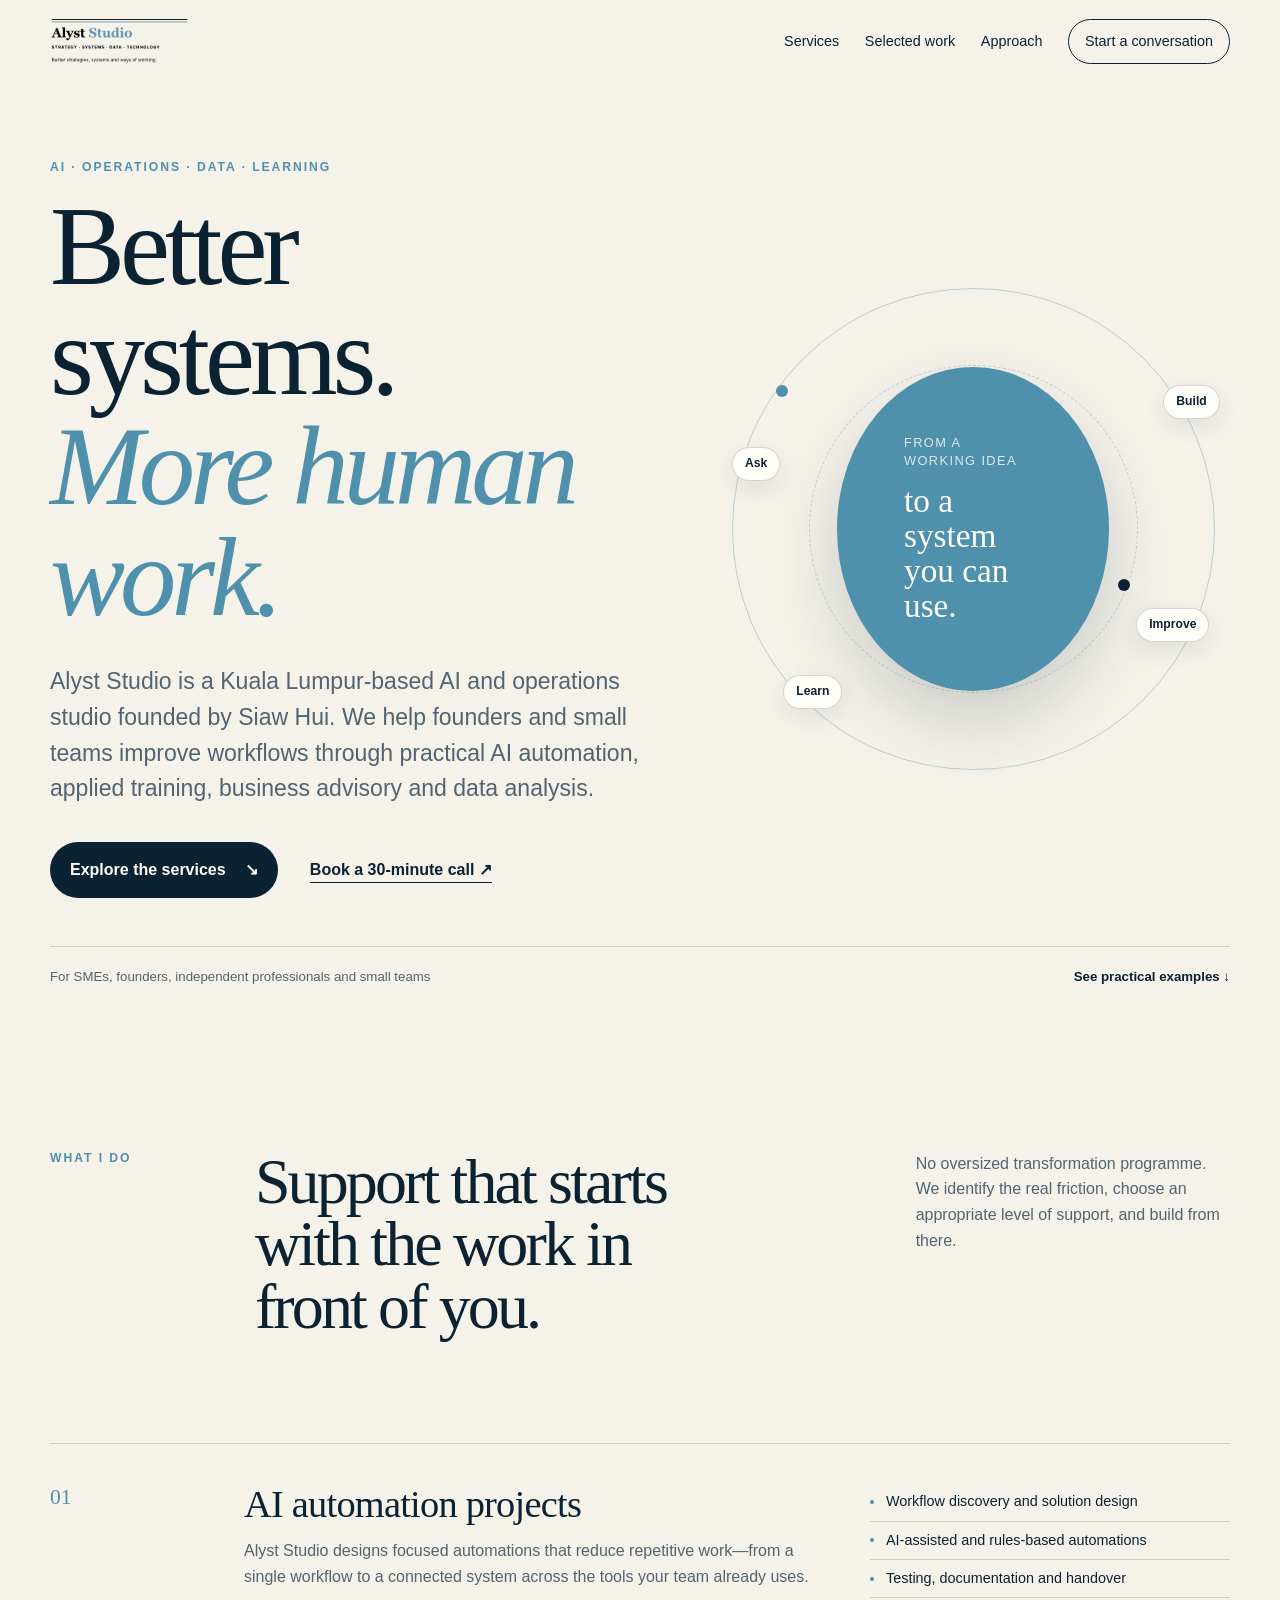
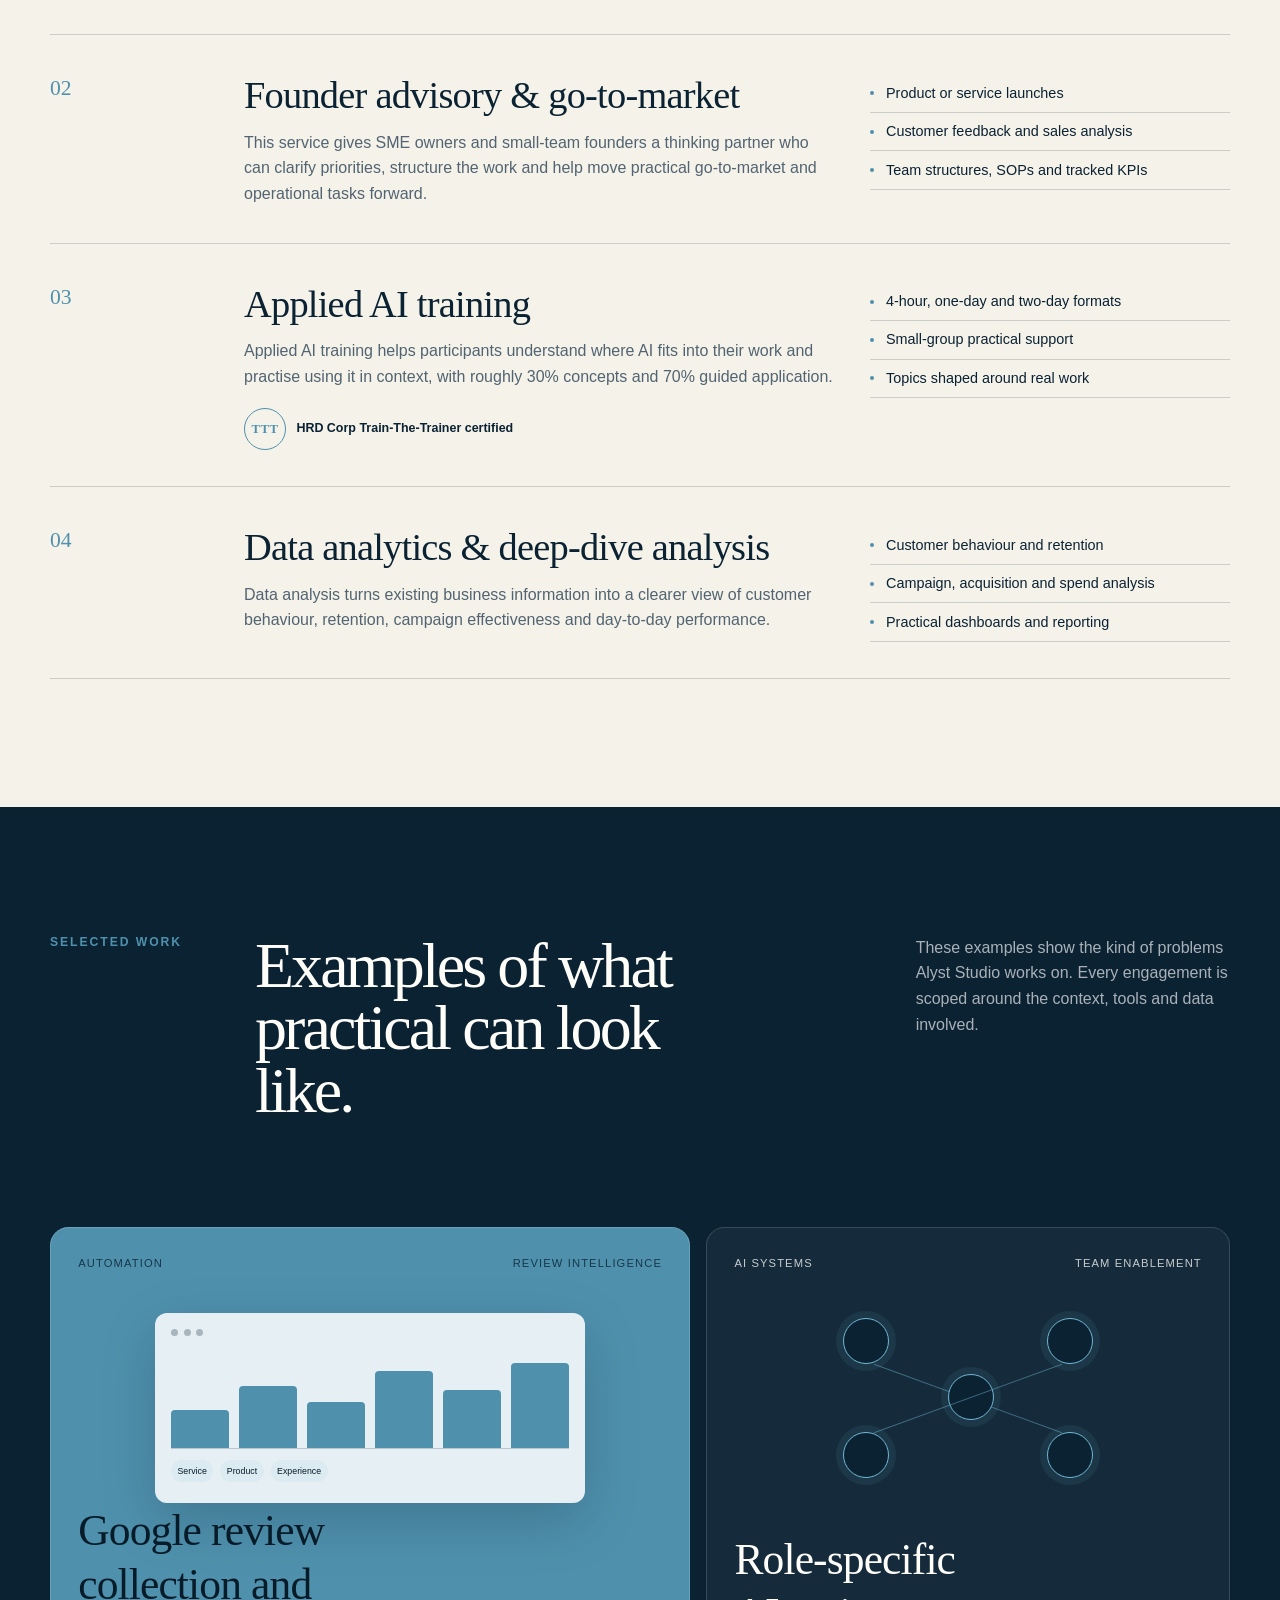
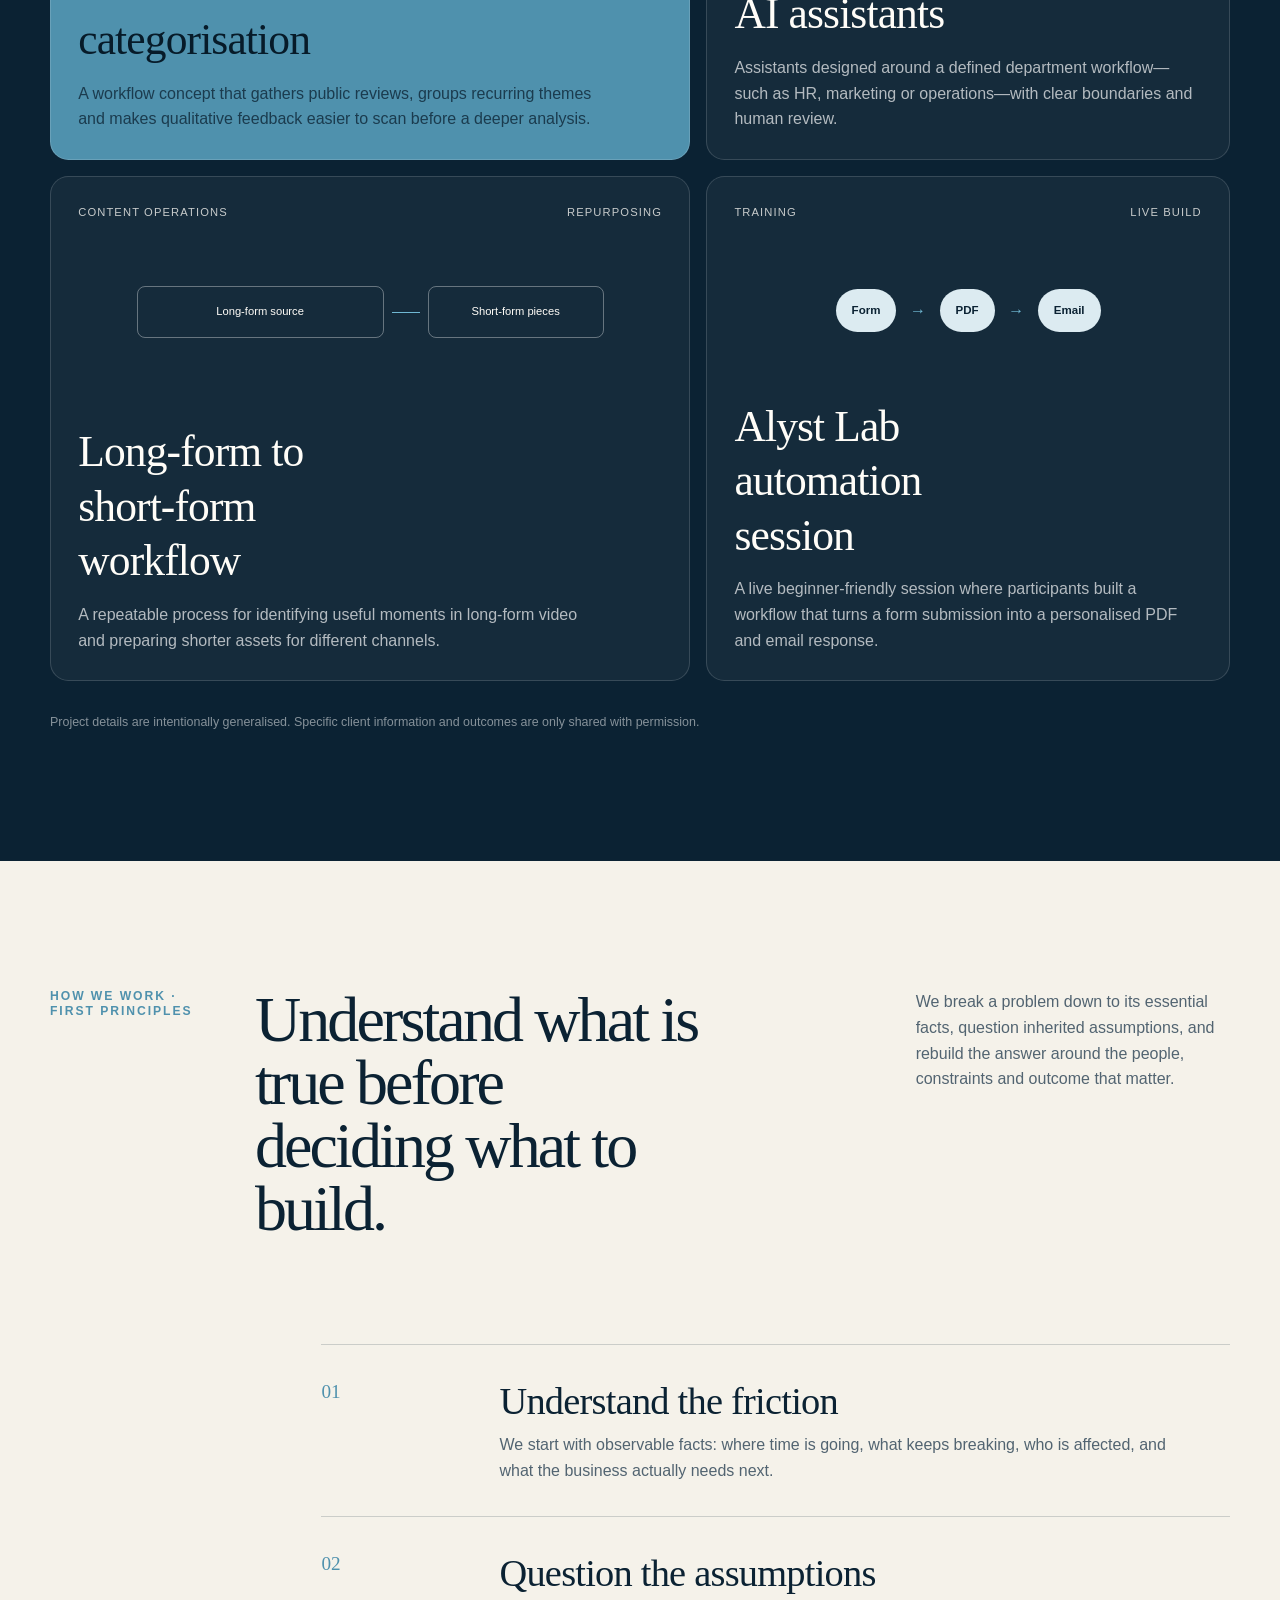
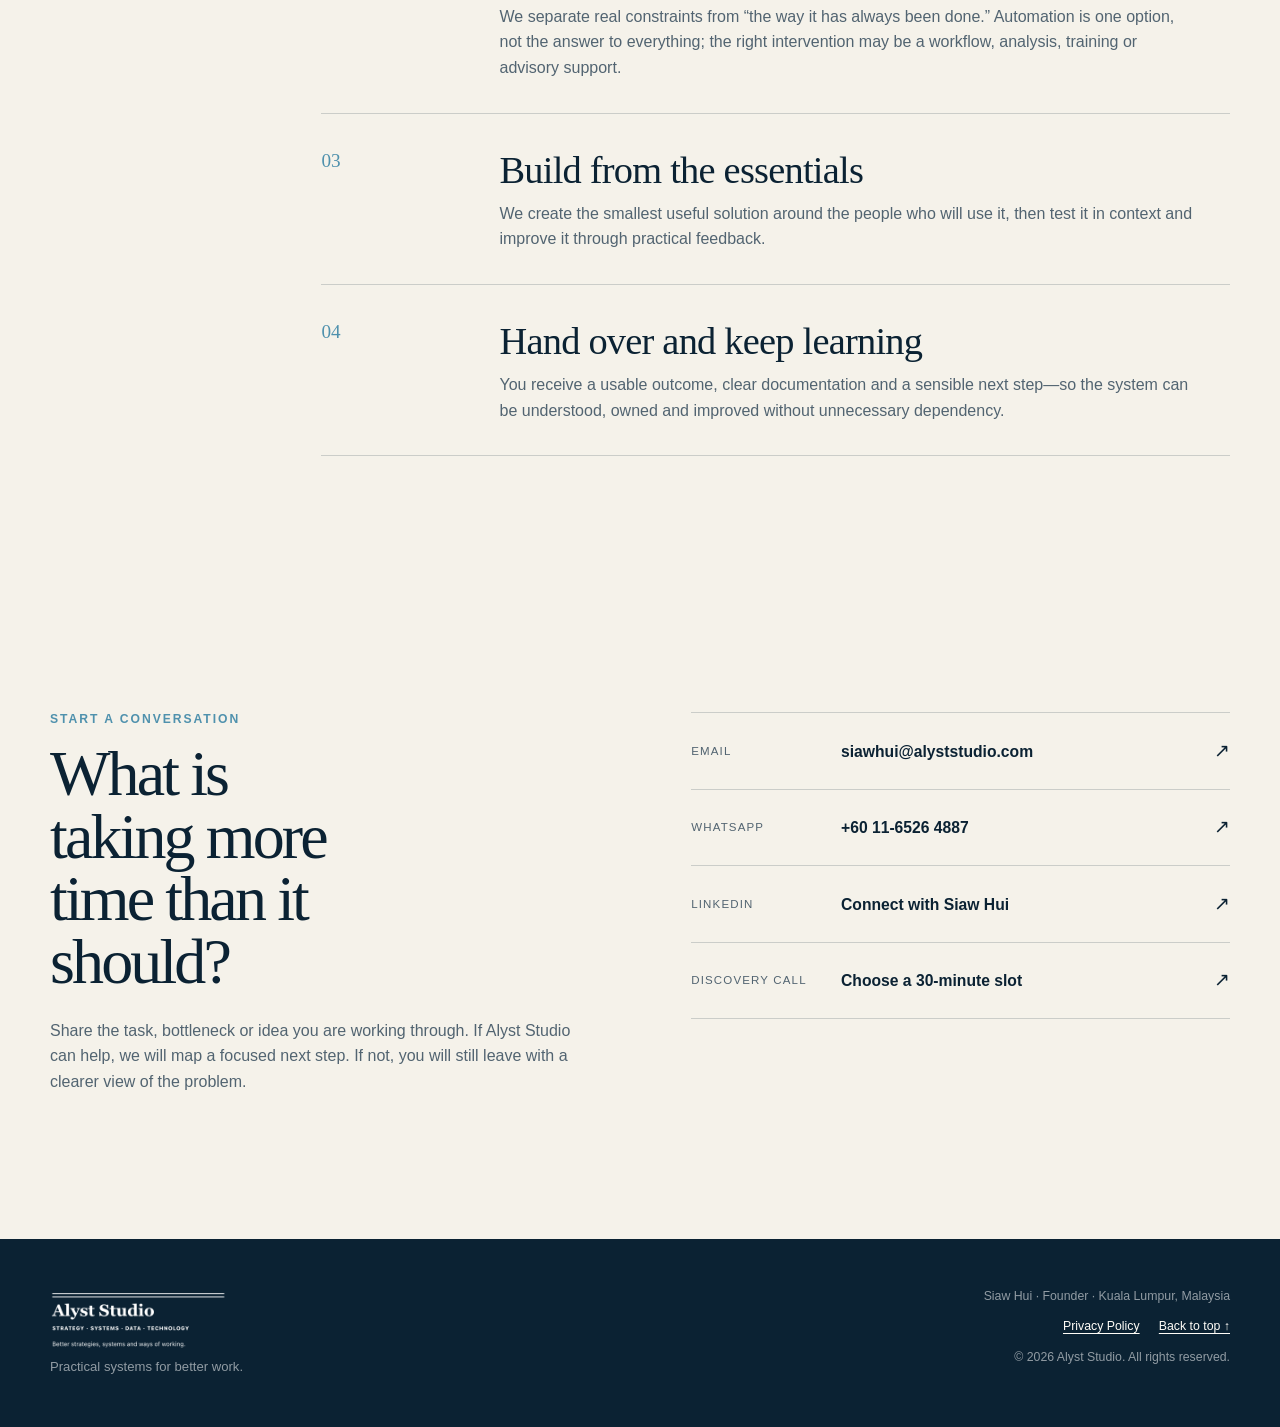
==== commit a95017ab: "Publish Alyst Studio website" ====
--- a/site/index.html
+++ b/site/index.html
@@ -3,9 +3,8 @@
 <head>
   <meta charset="utf-8">
   <meta name="viewport" content="width=device-width, initial-scale=1">
-  <meta name="description" content="Alyst Studio helps founders and small teams improve workflows through practical AI automation, applied training, business advisory and data analysis.">
-  <meta name="theme-color" content="#f7f4ee">
-  <meta name="robots" content="index,follow">
+  <meta name="description" content="Alyst Studio helps founders and small teams use AI, automation, advisory and data analysis to make everyday work clearer and more manageable.">
+  <meta name="theme-color" content="#0b2233">
   <meta property="og:title" content="Alyst Studio — Practical systems for better work">
   <meta property="og:description" content="AI automation, founder advisory, applied AI training and data analytics for founders and small teams.">
   <meta property="og:type" content="website">
@@ -24,18 +23,65 @@
         "@id": "https://siawhui-code.github.io/Alyst-Website-Pages/#organization",
         "name": "Alyst Studio",
         "url": "https://siawhui-code.github.io/Alyst-Website-Pages/",
-        "logo": "https://siawhui-code.github.io/Alyst-Website-Pages/assets/alyst-studio-logo.png",
+        "logo": {
+          "@type": "ImageObject",
+          "url": "https://siawhui-code.github.io/Alyst-Website-Pages/assets/alyst-studio-logo.png"
+        },
         "email": "siawhui@alyststudio.com",
         "telephone": "+601165264887",
         "founder": { "@id": "https://siawhui-code.github.io/Alyst-Website-Pages/#siaw-hui" },
         "areaServed": { "@type": "Country", "name": "Malaysia" },
+        "knowsAbout": [
+          "AI automation",
+          "Business operations",
+          "Applied AI training",
+          "Founder advisory",
+          "Data analytics"
+        ],
         "hasOfferCatalog": {
           "@type": "OfferCatalog",
           "name": "Alyst Studio services",
           "itemListElement": [
-            { "@type": "Offer", "itemOffered": { "@type": "Service", "name": "Applied AI training", "url": "https://siawhui-code.github.io/Alyst-Website-Pages/training.html" } },
-            { "@type": "Offer", "itemOffered": { "@type": "Service", "name": "Founder advisory and go-to-market support", "url": "https://siawhui-code.github.io/Alyst-Website-Pages/advisory.html" } },
-            { "@type": "Offer", "itemOffered": { "@type": "Service", "name": "AI automation and data projects", "url": "https://siawhui-code.github.io/Alyst-Website-Pages/projects.html" } }
+            {
+              "@type": "Offer",
+              "itemOffered": {
+                "@type": "Service",
+                "name": "AI automation projects",
+                "url": "https://siawhui-code.github.io/Alyst-Website-Pages/#ai-automation",
+                "description": "Focused automation projects for repetitive workflows, connected tools, testing, documentation and handover.",
+                "provider": { "@id": "https://siawhui-code.github.io/Alyst-Website-Pages/#organization" }
+              }
+            },
+            {
+              "@type": "Offer",
+              "itemOffered": {
+                "@type": "Service",
+                "name": "Founder advisory and go-to-market support",
+                "url": "https://siawhui-code.github.io/Alyst-Website-Pages/#founder-advisory",
+                "description": "Practical advisory support for launches, customer feedback, sales analysis, team structures, SOPs and tracked KPIs.",
+                "provider": { "@id": "https://siawhui-code.github.io/Alyst-Website-Pages/#organization" }
+              }
+            },
+            {
+              "@type": "Offer",
+              "itemOffered": {
+                "@type": "Service",
+                "name": "Applied AI training",
+                "url": "https://siawhui-code.github.io/Alyst-Website-Pages/#applied-ai-training",
+                "description": "Hands-on AI training for beginners through advanced participants, shaped around practical work.",
+                "provider": { "@id": "https://siawhui-code.github.io/Alyst-Website-Pages/#organization" }
+              }
+            },
+            {
+              "@type": "Offer",
+              "itemOffered": {
+                "@type": "Service",
+                "name": "Data analytics and deep-dive analysis",
+                "url": "https://siawhui-code.github.io/Alyst-Website-Pages/#data-analytics",
+                "description": "Analysis of customer behaviour, retention, acquisition, campaign spend and operational performance.",
+                "provider": { "@id": "https://siawhui-code.github.io/Alyst-Website-Pages/#organization" }
+              }
+            }
           ]
         }
       },
@@ -46,6 +92,14 @@
         "jobTitle": "Founder",
         "worksFor": { "@id": "https://siawhui-code.github.io/Alyst-Website-Pages/#organization" },
         "sameAs": ["https://www.linkedin.com/in/siawhui"]
+      },
+      {
+        "@type": "WebSite",
+        "@id": "https://siawhui-code.github.io/Alyst-Website-Pages/#website",
+        "name": "Alyst Studio",
+        "url": "https://siawhui-code.github.io/Alyst-Website-Pages/",
+        "publisher": { "@id": "https://siawhui-code.github.io/Alyst-Website-Pages/#organization" },
+        "inLanguage": "en"
       }
     ]
   }
@@ -55,177 +109,188 @@
 <body>
   <a class="skip-link" href="#main">Skip to content</a>
   <header class="site-header" data-header>
-    <a class="brand brand-text" href="#top" aria-label="Alyst Studio home"><strong>Alyst</strong> <span>Studio</span></a>
+    <a class="brand" href="#top" aria-label="Alyst Studio home">
+      <img src="assets/alyst-studio-logo.png" alt="Alyst Studio">
+    </a>
     <button class="menu-button" type="button" aria-expanded="false" aria-controls="site-nav" data-menu-button>
       <span>Menu</span><i aria-hidden="true"></i>
     </button>
-    <nav class="site-nav" id="site-nav" aria-label="Primary navigation" data-nav>
-      <a href="training.html">Training</a>
-      <a href="advisory.html">Advisory</a>
-      <a href="projects.html">Projects</a>
-      <a class="nav-cta" href="https://calendly.com/siawhui-alyststudio/30min" target="_blank" rel="noopener noreferrer">Book a Call</a>
+    <nav id="site-nav" class="site-nav" aria-label="Primary navigation" data-nav>
+      <a href="#services">Services</a>
+      <a href="#work">Selected work</a>
+      <a href="#approach">Approach</a>
+      <a class="nav-cta" href="#contact">Start a conversation</a>
     </nav>
   </header>
 
   <main id="main">
-    <section class="hero" id="top">
-      <div class="hero-field" aria-hidden="true"><span></span></div>
+    <section class="hero section" id="top">
       <div class="hero-copy reveal">
-        <p class="eyebrow line-label">AI · Operations · Data · Learning</p>
-        <h1>Make everyday work <em>clearer and easier.</em></h1>
+        <p class="eyebrow">AI · Operations · Data · Learning</p>
+        <h1>Better systems.<br><em>More human work.</em></h1>
         <p class="hero-lede">Alyst Studio is a Kuala Lumpur-based AI and operations studio founded by Siaw Hui. We help founders and small teams improve workflows through practical AI automation, applied training, business advisory and data analysis.</p>
         <div class="hero-actions">
-          <a class="button button-primary" href="#friction">Tell me what feels stuck <span aria-hidden="true">↗</span></a>
-          <a class="text-link" href="#work">See practical examples <span aria-hidden="true">↓</span></a>
+          <a class="button button-primary" href="#services">Explore the services <span aria-hidden="true">↘</span></a>
+          <a class="text-link" href="https://calendly.com/siawhui-alyststudio/30min" target="_blank" rel="noopener noreferrer">Book a 30-minute call <span aria-hidden="true">↗</span></a>
         </div>
       </div>
-
-      <div class="system-card reveal" id="signals" aria-label="Examples of practical Alyst Studio support">
-        <div class="system-card-head">
-          <p>A small intervention, clearly thought through</p>
-          <span aria-hidden="true"><i></i><i></i><i></i></span>
+      <div class="hero-visual reveal" aria-label="A diagram showing ideas becoming useful systems">
+        <div class="orbit orbit-one" aria-hidden="true"></div>
+        <div class="orbit orbit-two" aria-hidden="true"></div>
+        <div class="signal signal-a" aria-hidden="true">Ask</div>
+        <div class="signal signal-b" aria-hidden="true">Build</div>
+        <div class="signal signal-c" aria-hidden="true">Learn</div>
+        <div class="signal signal-d" aria-hidden="true">Improve</div>
+        <div class="core-mark" aria-hidden="true">
+          <span>From a<br>working idea</span>
+          <strong>to a system<br>you can use.</strong>
         </div>
-        <div class="signal-tabs" role="tablist" aria-label="Choose a work signal">
-          <button class="signal-tab is-active" type="button" role="tab" aria-selected="true" data-signal="repetition">Repetitive work</button>
-          <button class="signal-tab" type="button" role="tab" aria-selected="false" data-signal="decisions">Unclear decisions</button>
-          <button class="signal-tab" type="button" role="tab" aria-selected="false" data-signal="confidence">Low AI confidence</button>
-        </div>
-        <div class="signal-result" data-active-signal="repetition" aria-live="polite">
-          <p class="signal-kicker" data-signal-kicker>WORKFLOW FRICTION</p>
-          <h2 data-signal-title>Reduce the steps that keep repeating.</h2>
-          <p data-signal-copy>A focused workflow can reduce copying, checking or re-keying while keeping the team in control.</p>
-          <div class="signal-flow" aria-hidden="true"><span>Input</span><b>→</b><span>Useful system</span><b>→</b><span>Human review</span></div>
-        </div>
-      </div>
-
-      <div class="hero-principles">
-        <p><strong>Problem first.</strong> Choose the tool later.</p>
-        <p><strong>Low maintenance.</strong> Build around familiar ways of working.</p>
-        <p><strong>Clear handover.</strong> Keep unnecessary dependency out.</p>
-      </div>
-    </section>
-
-    <section class="section friction" id="friction">
-      <div class="section-heading reveal">
-        <p class="eyebrow line-label">It usually starts here</p>
-        <h2>Something is taking more effort than it should.</h2>
-        <p>You may not know whether the answer is automation, training, analysis or a different process. That is fine. We start by understanding the friction.</p>
-      </div>
-      <div class="friction-list">
-        <a class="friction-row reveal" href="#services"><span>01</span><small>Repetition</small><h3>The team keeps doing the same task by hand.</h3><p>Copying, checking, chasing and re-keying take time away from work that needs judgement.</p><b aria-hidden="true">↘</b></a>
-        <a class="friction-row reveal" href="#services"><span>02</span><small>Visibility</small><h3>There is data, but no clear answer.</h3><p>Reports exist, yet the decision still depends on somebody stitching the story together.</p><b aria-hidden="true">↘</b></a>
-        <a class="friction-row reveal" href="#services"><span>03</span><small>Capacity</small><h3>The founder needs help turning priorities into action.</h3><p>The next move is important, but day-to-day work keeps competing for attention.</p><b aria-hidden="true">↘</b></a>
-        <a class="friction-row reveal" href="#services"><span>04</span><small>Adoption</small><h3>The team needs practical confidence with AI.</h3><p>The potential is visible, but people need guided practice grounded in their actual work.</p><b aria-hidden="true">↘</b></a>
-      </div>
-    </section>
-
-    <section class="work" id="work">
-      <div class="section section-dark">
-        <div class="section-heading reveal">
-          <p class="eyebrow line-label">Selected work</p>
-          <h2>Less abstract capability. More practical examples.</h2>
-          <p>These examples show the kinds of problems Alyst Studio works on. Project details remain generalised, and specific client information is only shared with permission.</p>
-        </div>
-        <div class="work-tabs reveal" role="tablist" aria-label="Selected project patterns">
-          <button class="work-tab is-active" type="button" role="tab" aria-selected="true" data-project="reviews"><span>01</span> Review intelligence</button>
-          <button class="work-tab" type="button" role="tab" aria-selected="false" data-project="assistants"><span>02</span> AI assistants</button>
-          <button class="work-tab" type="button" role="tab" aria-selected="false" data-project="content"><span>03</span> Content workflow</button>
-          <button class="work-tab" type="button" role="tab" aria-selected="false" data-project="training"><span>04</span> Live training build</button>
-        </div>
-        <article class="project-panel reveal" id="project-example" aria-live="polite">
-          <div class="project-visual" data-project-visual="reviews" aria-hidden="true">
-            <div class="project-window-head"><span></span><span></span><span></span><b>Review themes</b></div>
-            <div class="project-bars"><span></span><span></span><span></span><span></span><span></span><span></span></div>
-            <div class="project-tags"><span>Service</span><span>Product</span><span>Experience</span></div>
-          </div>
-          <div class="project-main">
-            <p class="project-kicker" data-project-kicker>REVIEW INTELLIGENCE</p>
-            <h3 data-project-title>Google review collection and categorisation</h3>
-            <p data-project-summary>A workflow concept that gathers public reviews, groups recurring themes and makes qualitative feedback easier to scan before a deeper analysis.</p>
-          </div>
-          <dl class="project-notes">
-            <div><dt>Situation</dt><dd data-project-situation>Reviews sit across separate profiles and take time to check consistently.</dd></div>
-            <div><dt>Thinking</dt><dd data-project-thinking>Bring the information into a familiar view before adding unnecessary software.</dd></div>
-            <div><dt>Practical output</dt><dd data-project-output>A consolidated review dataset organised for scanning and deeper analysis.</dd></div>
-          </dl>
-        </article>
-      </div>
+      </div>
+      <div class="hero-foot reveal">
+        <span>For SMEs, founders, independent professionals and small teams</span>
+        <a href="#work">See practical examples <span aria-hidden="true">↓</span></a>
+      </div>
+    </section>
+
+    <section class="section services" id="services">
+      <div class="section-intro reveal">
+        <p class="eyebrow">What I do</p>
+        <h2>Support that starts with the work in front of you.</h2>
+        <p>No oversized transformation programme. We identify the real friction, choose an appropriate level of support, and build from there.</p>
+      </div>
+      <div class="service-list">
+        <article class="service-row reveal" id="ai-automation">
+          <span class="service-number">01</span>
+          <div>
+            <h3>AI automation projects</h3>
+            <p>Alyst Studio designs focused automations that reduce repetitive work—from a single workflow to a connected system across the tools your team already uses.</p>
+          </div>
+          <ul>
+            <li>Workflow discovery and solution design</li>
+            <li>AI-assisted and rules-based automations</li>
+            <li>Testing, documentation and handover</li>
+          </ul>
+        </article>
+        <article class="service-row reveal" id="founder-advisory">
+          <span class="service-number">02</span>
+          <div>
+            <h3>Founder advisory &amp; go-to-market</h3>
+            <p>This service gives SME owners and small-team founders a thinking partner who can clarify priorities, structure the work and help move practical go-to-market and operational tasks forward.</p>
+          </div>
+          <ul>
+            <li>Product or service launches</li>
+            <li>Customer feedback and sales analysis</li>
+            <li>Team structures, SOPs and tracked KPIs</li>
+          </ul>
+        </article>
+        <article class="service-row reveal" id="applied-ai-training">
+          <span class="service-number">03</span>
+          <div>
+            <h3>Applied AI training</h3>
+            <p>Applied AI training helps participants understand where AI fits into their work and practise using it in context, with roughly 30% concepts and 70% guided application.</p>
+            <div class="training-credentials" aria-label="Training credentials">
+              <span class="credential-badge"><i aria-hidden="true">TTT</i><b>HRD Corp Train-The-Trainer certified</b></span>
+            </div>
+          </div>
+          <ul>
+            <li>4-hour, one-day and two-day formats</li>
+            <li>Small-group practical support</li>
+            <li>Topics shaped around real work</li>
+          </ul>
+        </article>
+        <article class="service-row reveal" id="data-analytics">
+          <span class="service-number">04</span>
+          <div>
+            <h3>Data analytics &amp; deep-dive analysis</h3>
+            <p>Data analysis turns existing business information into a clearer view of customer behaviour, retention, campaign effectiveness and day-to-day performance.</p>
+          </div>
+          <ul>
+            <li>Customer behaviour and retention</li>
+            <li>Campaign, acquisition and spend analysis</li>
+            <li>Practical dashboards and reporting</li>
+          </ul>
+        </article>
+      </div>
+    </section>
+
+    <section class="section work" id="work">
+      <div class="section-intro section-intro-light reveal">
+        <p class="eyebrow">Selected work</p>
+        <h2>Examples of what practical can look like.</h2>
+        <p>These examples show the kind of problems Alyst Studio works on. Every engagement is scoped around the context, tools and data involved.</p>
+      </div>
+      <div class="work-grid">
+        <article class="work-card work-card-feature reveal">
+          <div class="work-topline"><span>Automation</span><span>Review intelligence</span></div>
+          <div class="mini-interface" aria-hidden="true">
+            <div class="mini-bar"><i></i><i></i><i></i></div>
+            <div class="mini-chart"><span style="--h:38%"></span><span style="--h:62%"></span><span style="--h:46%"></span><span style="--h:78%"></span><span style="--h:58%"></span><span style="--h:86%"></span></div>
+            <div class="mini-tags"><span>Service</span><span>Product</span><span>Experience</span></div>
+          </div>
+          <h3>Google review collection and categorisation</h3>
+          <p>A workflow concept that gathers public reviews, groups recurring themes and makes qualitative feedback easier to scan before a deeper analysis.</p>
+        </article>
+        <article class="work-card reveal">
+          <div class="work-topline"><span>AI systems</span><span>Team enablement</span></div>
+          <div class="node-map" aria-hidden="true"><i></i><i></i><i></i><i></i><i></i></div>
+          <h3>Role-specific AI assistants</h3>
+          <p>Assistants designed around a defined department workflow—such as HR, marketing or operations—with clear boundaries and human review.</p>
+        </article>
+        <article class="work-card reveal">
+          <div class="work-topline"><span>Content operations</span><span>Repurposing</span></div>
+          <div class="content-stack" aria-hidden="true"><span>Long-form source</span><i></i><span>Short-form pieces</span></div>
+          <h3>Long-form to short-form workflow</h3>
+          <p>A repeatable process for identifying useful moments in long-form video and preparing shorter assets for different channels.</p>
+        </article>
+        <article class="work-card reveal">
+          <div class="work-topline"><span>Training</span><span>Live build</span></div>
+          <div class="flow-strip" aria-hidden="true"><span>Form</span><b>→</b><span>PDF</span><b>→</b><span>Email</span></div>
+          <h3>Alyst Lab automation session</h3>
+          <p>A live beginner-friendly session where participants built a workflow that turns a form submission into a personalised PDF and email response.</p>
+        </article>
+      </div>
+      <p class="work-note reveal">Project details are intentionally generalised. Specific client information and outcomes are only shared with permission.</p>
     </section>
 
     <section class="section approach" id="approach">
-      <div class="section-heading reveal">
-        <p class="eyebrow line-label">How Alyst works · First principles</p>
+      <div class="section-intro reveal">
+        <p class="eyebrow">How we work · First principles</p>
         <h2>Understand what is true before deciding what to build.</h2>
-        <p>We break a problem down to its essential facts, question inherited assumptions and rebuild the answer around the people, constraints and outcome that matter.</p>
-      </div>
-      <ol class="approach-list">
-        <li class="reveal"><span>01</span><div><h3>Understand the friction.</h3><p>Start with observable facts: where time is going, what keeps breaking, who is affected and what the business actually needs next.</p><b>Outcome</b><p>A shared view of the real problem.</p></div></li>
-        <li class="reveal"><span>02</span><div><h3>Question the assumptions.</h3><p>Separate real constraints from “the way it has always been done.” Technology is one option, not the answer to everything.</p><b>Outcome</b><p>A clearer set of choices.</p></div></li>
-        <li class="reveal"><span>03</span><div><h3>Build from the essentials.</h3><p>Create the smallest useful solution around the people who will use it, then test it in context and improve it through practical feedback.</p><b>Outcome</b><p>A right-sized intervention.</p></div></li>
-        <li class="reveal"><span>04</span><div><h3>Hand over and keep learning.</h3><p>Provide a usable outcome, clear documentation and a sensible next step so the work can be understood, owned and improved.</p><b>Outcome</b><p>A system the team can carry forward.</p></div></li>
+        <p>We break a problem down to its essential facts, question inherited assumptions, and rebuild the answer around the people, constraints and outcome that matter.</p>
+      </div>
+      <ol class="steps">
+        <li class="reveal"><span>01</span><div><h3>Understand the friction</h3><p>We start with observable facts: where time is going, what keeps breaking, who is affected, and what the business actually needs next.</p></div></li>
+        <li class="reveal"><span>02</span><div><h3>Question the assumptions</h3><p>We separate real constraints from “the way it has always been done.” Automation is one option, not the answer to everything; the right intervention may be a workflow, analysis, training or advisory support.</p></div></li>
+        <li class="reveal"><span>03</span><div><h3>Build from the essentials</h3><p>We create the smallest useful solution around the people who will use it, then test it in context and improve it through practical feedback.</p></div></li>
+        <li class="reveal"><span>04</span><div><h3>Hand over and keep learning</h3><p>You receive a usable outcome, clear documentation and a sensible next step—so the system can be understood, owned and improved without unnecessary dependency.</p></div></li>
       </ol>
     </section>
 
-    <section class="services" id="services">
-      <div class="section">
-        <div class="section-heading reveal">
-          <p class="eyebrow line-label services-label">Alyst Studio services</p>
-          <h2>Four ways to turn a work problem into progress.</h2>
-          <p>Start with the outcome and context. The right support may be a practical build, analysis, training or an advisory engagement.</p>
-        </div>
-        <div class="service-grid">
-          <article class="service-card reveal"><span>01</span><h3>AI automation projects</h3><p>Focused automations that reduce repetitive work—from a single workflow to a connected system across tools the team already uses.</p><ul><li>Workflow discovery and solution design</li><li>AI-assisted and rules-based automations</li><li>Testing, documentation and handover</li></ul></article>
-          <article class="service-card reveal"><span>02</span><h3>Founder advisory &amp; go-to-market</h3><p>A thinking partner for SME owners and small-team founders who need to clarify priorities, structure the work and move practical tasks forward.</p><ul><li>Product or service launches</li><li>Customer feedback and sales analysis</li><li>Team structures, SOPs and tracked KPIs</li></ul></article>
-          <article class="service-card reveal"><span>03</span><h3>Applied AI training</h3><p>Hands-on sessions that help participants understand where AI fits into their work and practise using it in context.</p><div class="credential"><i>TTT</i><strong>HRD Corp Train-The-Trainer certified</strong></div><ul><li>4-hour, one-day and two-day formats</li><li>Roughly 30% concepts, 70% guided application</li><li>Topics shaped around real work</li></ul></article>
-          <article class="service-card reveal"><span>04</span><h3>Data analytics &amp; deep-dive analysis</h3><p>Analysis that turns existing business information into a clearer view of customer behaviour, retention, campaign effectiveness and operations.</p><ul><li>Customer behaviour and retention</li><li>Campaign, acquisition and spend analysis</li><li>Practical dashboards and reporting</li></ul></article>
-        </div>
-      </div>
-    </section>
-
-    <section class="section studio" id="studio">
-      <div class="studio-mark reveal" aria-hidden="true">
-        <svg class="studio-diagram" viewBox="0 0 600 600" xmlns="http://www.w3.org/2000/svg">
-          <path class="diagram-path" d="M117 274C168 168 254 114 353 130C445 145 505 221 489 320C474 412 399 475 301 470C203 465 122 395 117 305"/>
-          <path class="diagram-path diagram-path-secondary" d="M185 410C135 346 148 251 213 205C276 160 367 167 423 222C479 277 470 369 412 418C353 468 246 466 185 410Z"/>
-          <circle class="diagram-halo" cx="300" cy="300" r="86"/>
-          <rect class="diagram-core" x="245" y="245" width="110" height="110" rx="32"/>
-          <circle class="diagram-node node-one" cx="150" cy="240" r="34"/>
-          <rect class="diagram-node node-two" x="397" y="150" width="68" height="68" rx="18"/>
-          <circle class="diagram-node node-three" cx="453" cy="398" r="38"/>
-          <rect class="diagram-node node-four" x="142" y="397" width="72" height="72" rx="36"/>
-          <path class="diagram-link" d="M181 254L245 280M355 270L400 213M353 340L423 380M244 340L198 410"/>
-          <circle class="diagram-dot" cx="300" cy="300" r="13"/>
-        </svg>
-      </div>
-      <div class="studio-copy reveal">
-        <p class="eyebrow line-label">The studio</p>
-        <h2>Close to the thinking. Close to the work.</h2>
-        <p>Alyst Studio is led by Siaw Hui. The work sits between business thinking and practical making: understanding the operation, asking better questions and shaping a useful next step.</p>
-        <div class="studio-principles"><p><strong>Problem before platform</strong><br>Use technology where it helps, not by default.</p><p><strong>People are part of the system</strong><br>Adoption and confidence matter.</p><p><strong>Low maintenance wins</strong><br>A useful system should not create a new burden.</p></div>
-      </div>
-    </section>
-
-    <section class="contact" id="contact">
-      <div class="section contact-inner">
-        <div class="contact-copy reveal">
-          <p class="eyebrow line-label">Explore · clarify · move forward</p>
-          <h2>Bring the problem, not a polished brief.</h2>
-          <p>Share the task, bottleneck or idea you are working through. If Alyst Studio can help, we will map a focused next step.</p>
-        </div>
-        <div class="contact-actions reveal">
-          <a class="button button-light" href="https://calendly.com/siawhui-alyststudio/30min" target="_blank" rel="noopener noreferrer">Choose a 30-minute slot <span aria-hidden="true">↗</span></a>
-          <a href="mailto:siawhui@alyststudio.com"><span>Email</span><strong>siawhui@alyststudio.com</strong></a>
-          <a href="https://wa.me/601165264887" target="_blank" rel="noopener noreferrer"><span>WhatsApp</span><strong>+60 11-6526 4887</strong></a>
-          <a href="https://www.linkedin.com/in/siawhui" target="_blank" rel="noopener noreferrer"><span>LinkedIn</span><strong>Connect with Siaw Hui</strong></a>
-        </div>
+    <section class="section contact" id="contact">
+      <div class="contact-copy reveal">
+        <p class="eyebrow">Start a conversation</p>
+        <h2>What is taking more time than it should?</h2>
+        <p>Share the task, bottleneck or idea you are working through. If Alyst Studio can help, we will map a focused next step. If not, you will still leave with a clearer view of the problem.</p>
+      </div>
+      <div class="contact-links reveal">
+        <a href="mailto:siawhui@alyststudio.com"><span>Email</span><strong>siawhui@alyststudio.com</strong><b aria-hidden="true">↗</b></a>
+        <a href="https://wa.me/601165264887" target="_blank" rel="noopener noreferrer"><span>WhatsApp</span><strong>+60 11-6526 4887</strong><b aria-hidden="true">↗</b></a>
+        <a href="https://www.linkedin.com/in/siawhui" target="_blank" rel="noopener noreferrer"><span>LinkedIn</span><strong>Connect with Siaw Hui</strong><b aria-hidden="true">↗</b></a>
+        <a href="https://calendly.com/siawhui-alyststudio/30min" target="_blank" rel="noopener noreferrer"><span>Discovery call</span><strong>Choose a 30-minute slot</strong><b aria-hidden="true">↗</b></a>
       </div>
     </section>
   </main>
 
   <footer class="site-footer">
-    <div class="footer-brand"><img src="assets/alyst-studio-logo.png" alt="Alyst Studio"><p>Practical systems for better work.</p></div>
-    <nav aria-label="Footer navigation"><a href="training.html">Training</a><a href="advisory.html">Advisory</a><a href="projects.html">Projects</a><a href="privacy.html">Privacy</a></nav>
-    <div class="footer-meta"><p>Siaw Hui · Founder · Kuala Lumpur, Malaysia</p><p>© <span data-year>2026</span> Alyst Studio</p></div>
+    <div class="footer-brand">
+      <img src="assets/alyst-studio-logo.png" alt="Alyst Studio">
+      <p>Practical systems for better work.</p>
+    </div>
+    <div class="footer-meta">
+      <p>Siaw Hui · Founder · Kuala Lumpur, Malaysia</p>
+      <nav aria-label="Footer navigation"><a href="privacy.html">Privacy Policy</a><a href="#top">Back to top ↑</a></nav>
+      <p>© <span data-year>2026</span> Alyst Studio. All rights reserved.</p>
+    </div>
   </footer>
 </body>
 </html>
--- a/site/styles.css
+++ b/site/styles.css
@@ -1,617 +1,182 @@
 :root {
-  --ink: #182b39;
-  --ink-2: #28475a;
-  --blue: #4d91ad;
-  --blue-deep: #397b97;
-  --blue-pale: #dcebf0;
-  --cream: #f7f3eb;
-  --paper: #fffdf8;
-  --peach: #ead2c5;
-  --peach-pale: #f2e3da;
-  --yellow: #efe0a3;
-  --rule: rgba(24, 43, 57, .2);
-  --shadow: 0 30px 70px rgba(24, 43, 57, .16);
+  --ink: #0b2233;
+  --blue: #4f91ad;
+  --blue-bright: #70b8d3;
+  --blue-soft: #dcebf1;
+  --paper: #f5f2ea;
+  --paper-deep: #ece7db;
+  --white: #fffdf8;
+  --line: rgba(11, 34, 51, 0.18);
+  --muted: #526471;
+  --radius: 1.15rem;
+  --max: 1180px;
   --sans: Inter, ui-sans-serif, -apple-system, BlinkMacSystemFont, "Segoe UI", sans-serif;
   --serif: Georgia, "Times New Roman", serif;
 }
 
 * { box-sizing: border-box; }
 html { scroll-behavior: smooth; }
-body {
-  margin: 0;
-  color: var(--ink);
-  background: var(--cream);
-  font-family: var(--sans);
-  font-size: 16px;
-  line-height: 1.55;
-  -webkit-font-smoothing: antialiased;
-}
-body.menu-open { overflow: hidden; }
-a { color: inherit; text-decoration: none; }
-button, input, textarea { font: inherit; }
-img { display: block; max-width: 100%; }
+body { margin: 0; background: var(--paper); color: var(--ink); font-family: var(--sans); font-size: 16px; line-height: 1.6; }
+img { max-width: 100%; display: block; }
+a { color: inherit; text-decoration-thickness: 1px; text-underline-offset: .25em; }
+button { font: inherit; }
+.skip-link { position: fixed; z-index: 100; left: 1rem; top: 1rem; padding: .7rem 1rem; background: var(--white); color: var(--ink); transform: translateY(-160%); }
+.skip-link:focus { transform: translateY(0); }
+.site-header { position: fixed; z-index: 30; top: 0; left: 0; right: 0; height: 84px; display: flex; align-items: center; justify-content: space-between; gap: 2rem; padding: 0 max(28px, calc((100vw - var(--max))/2)); border-bottom: 1px solid transparent; transition: background .25s, border-color .25s, height .25s; }
+.site-header.is-scrolled { height: 70px; background: rgba(245, 242, 234, .92); backdrop-filter: blur(16px); border-color: var(--line); }
+.brand { width: 142px; height: 54px; overflow: hidden; display: grid; place-items: center; }
+.brand img { width: 150px; transform: translateY(-1px); }
+.site-nav { display: flex; align-items: center; gap: clamp(1rem, 2vw, 2rem); font-size: .9rem; }
+.site-nav a { text-decoration: none; }
+.site-nav a:not(.nav-cta):hover { color: var(--blue); }
+.nav-cta { padding: .65rem 1rem; border: 1px solid var(--ink); border-radius: 99px; }
+.nav-cta:hover { background: var(--ink); color: var(--white); }
+.menu-button { display: none; border: 0; background: transparent; color: var(--ink); align-items: center; gap: .6rem; }
+.menu-button i, .menu-button i::after { width: 22px; height: 1px; background: currentColor; display: block; content: ""; transition: transform .2s; }
+.menu-button i::after { transform: translateY(6px); }
+.section { width: min(var(--max), calc(100% - 56px)); margin: 0 auto; padding: 8rem 0; }
+.eyebrow { margin: 0 0 1rem; font-size: .76rem; line-height: 1.2; font-weight: 700; letter-spacing: .16em; text-transform: uppercase; color: var(--blue); }
+h1, h2, h3, p { margin-top: 0; }
+h1, h2 { font-family: var(--serif); font-weight: 400; line-height: .98; letter-spacing: -.045em; }
+h1 { font-size: clamp(4rem, 8.8vw, 8rem); margin-bottom: 2rem; }
+h1 em { color: var(--blue); font-weight: 400; }
+h2 { font-size: clamp(2.75rem, 5vw, 5.2rem); max-width: 14ch; margin-bottom: 1.5rem; }
+h3 { font-size: 1.35rem; line-height: 1.25; letter-spacing: -.02em; }
+.hero { min-height: 100svh; padding-top: 10rem; padding-bottom: 2.2rem; display: grid; grid-template-columns: minmax(0, 1.08fr) minmax(360px, .92fr); grid-template-rows: 1fr auto; gap: 3rem 5vw; align-items: center; }
+.hero-copy { position: relative; z-index: 2; }
+.hero-lede { max-width: 630px; font-size: clamp(1.15rem, 1.8vw, 1.45rem); line-height: 1.55; color: var(--muted); }
+.hero-actions { display: flex; align-items: center; flex-wrap: wrap; gap: 1.35rem 2rem; margin-top: 2.2rem; }
+.button { display: inline-flex; align-items: center; justify-content: center; gap: 1.2rem; padding: .95rem 1.25rem; border-radius: 99px; font-weight: 650; text-decoration: none; }
+.button-primary { background: var(--ink); color: var(--white); }
+.button-primary:hover { background: var(--blue); }
+.text-link { font-weight: 650; text-decoration: none; border-bottom: 1px solid currentColor; }
+.text-link:hover { color: var(--blue); }
+.hero-visual { position: relative; aspect-ratio: 1; max-width: 540px; width: 100%; margin-inline: auto; display: grid; place-items: center; }
+.orbit { position: absolute; border: 1px solid rgba(79, 145, 173, .35); border-radius: 50%; }
+.orbit-one { inset: 3%; animation: slowspin 34s linear infinite; }
+.orbit-one::before, .orbit-two::after { content: ""; position: absolute; width: 12px; height: 12px; border-radius: 50%; background: var(--blue); }
+.orbit-one::before { left: 9%; top: 20%; }
+.orbit-two { inset: 18%; border-style: dashed; animation: slowspin 26s linear infinite reverse; }
+.orbit-two::after { right: 2%; bottom: 31%; background: var(--ink); }
+.core-mark { width: 53%; aspect-ratio: 1; padding: 13%; border-radius: 50%; background: var(--blue); color: var(--white); display: flex; flex-direction: column; justify-content: center; box-shadow: 0 30px 70px rgba(11,34,51,.18); }
+.core-mark span { font-size: .8rem; text-transform: uppercase; letter-spacing: .11em; opacity: .8; line-height: 1.4; }
+.core-mark strong { margin-top: .9rem; font-family: var(--serif); font-size: clamp(1.45rem, 2.6vw, 2.2rem); line-height: 1.05; font-weight: 400; }
+.signal { position: absolute; padding: .38rem .75rem; background: var(--white); border: 1px solid var(--line); border-radius: 99px; font-size: .76rem; font-weight: 700; box-shadow: 0 8px 24px rgba(11,34,51,.09); }
+.signal-a { left: 3%; top: 34%; }.signal-b { right: 2%; top: 22%; }.signal-c { left: 13%; bottom: 15%; }.signal-d { right: 4%; bottom: 28%; }
+.hero-foot { grid-column: 1 / -1; display: flex; justify-content: space-between; padding-top: 1.2rem; border-top: 1px solid var(--line); font-size: .83rem; color: var(--muted); }
+.hero-foot a { text-decoration: none; color: var(--ink); font-weight: 650; }
+.section-intro { display: grid; grid-template-columns: .55fr 2fr 1fr; gap: 2rem; align-items: start; margin-bottom: 5rem; }
+.section-intro .eyebrow { grid-column: 1; }
+.section-intro h2 { grid-column: 2; grid-row: 1 / span 2; }
+.section-intro > p:last-child { grid-column: 3; color: var(--muted); }
+.service-list { border-top: 1px solid var(--line); }
+.service-row { display: grid; grid-template-columns: .45fr 1.65fr 1fr; gap: 2rem; padding: 2.25rem 0; border-bottom: 1px solid var(--line); }
+.service-row { scroll-margin-top: 6rem; }
+.service-number { font-family: var(--serif); color: var(--blue); font-size: 1.35rem; }
+.service-row h3 { font-family: var(--serif); font-size: clamp(1.8rem, 3vw, 2.7rem); font-weight: 400; margin-bottom: .65rem; }
+.service-row p { max-width: 680px; color: var(--muted); margin: 0; }
+.training-credentials { display: flex; align-items: center; flex-wrap: wrap; gap: .8rem 1rem; margin-top: 1.2rem; }
+.credential-badge { display: inline-flex; align-items: center; gap: .65rem; font-size: .78rem; font-weight: 700; color: var(--ink); }
+.credential-badge i { width: 42px; height: 42px; border-radius: 50%; display: grid; place-items: center; border: 1px solid var(--blue); color: var(--blue); font-family: var(--serif); font-size: .8rem; font-style: normal; letter-spacing: .04em; }
+.service-row ul { margin: .2rem 0 0; padding: 0; list-style: none; font-size: .9rem; }
+.service-row li { padding: .45rem 0 .45rem 1rem; border-bottom: 1px solid var(--line); position: relative; }
+.service-row li::before { content: ""; position: absolute; left: 0; top: 1.05rem; width: 4px; height: 4px; border-radius: 50%; background: var(--blue); }
+.work { width: 100%; max-width: none; background: var(--ink); color: var(--white); padding-inline: max(28px, calc((100vw - var(--max))/2)); }
+.section-intro-light > p:last-child { color: rgba(255,255,255,.65); }
+.work-grid { display: grid; grid-template-columns: 1.1fr .9fr; gap: 1rem; }
+.work-card { min-height: 470px; padding: 1.7rem; border: 1px solid rgba(255,255,255,.15); border-radius: var(--radius); background: rgba(255,255,255,.045); display: flex; flex-direction: column; }
+.work-card-feature { background: var(--blue); color: #071b29; }
+.work-topline { display: flex; justify-content: space-between; gap: 1rem; font-size: .7rem; letter-spacing: .1em; text-transform: uppercase; opacity: .76; }
+.work-card h3 { font-family: var(--serif); font-size: clamp(2rem, 3.4vw, 3.25rem); font-weight: 400; margin: auto 0 .9rem; max-width: 12ch; }
+.work-card p { color: rgba(255,255,255,.68); max-width: 58ch; margin: 0; }
+.work-card-feature p { color: rgba(7,27,41,.72); }
+.mini-interface { width: min(85%, 430px); height: 190px; margin: 2.5rem auto 0; padding: 1rem; background: rgba(255,255,255,.86); border-radius: .75rem; box-shadow: 0 18px 55px rgba(5,22,33,.2); }
+.mini-bar { display: flex; gap: .35rem; }.mini-bar i { width: 7px; height: 7px; background: var(--ink); opacity: .28; border-radius: 50%; }
+.mini-chart { height: 100px; display: flex; gap: .6rem; align-items: end; border-bottom: 1px solid rgba(11,34,51,.2); margin-top: .8rem; }
+.mini-chart span { flex: 1; height: var(--h); background: var(--blue); border-radius: 4px 4px 0 0; }
+.mini-tags { display: flex; gap: .45rem; margin-top: .7rem; }.mini-tags span { font-size: .55rem; padding: .25rem .4rem; border-radius: 99px; background: var(--blue-soft); }
+.node-map { position: relative; width: 250px; height: 160px; margin: 2.8rem auto; }
+.node-map::before, .node-map::after { content: ""; position: absolute; left: 25px; right: 25px; height: 1px; top: 50%; background: rgba(112,184,211,.45); transform: rotate(20deg); }
+.node-map::after { transform: rotate(-20deg); }
+.node-map i { position: absolute; width: 46px; height: 46px; border: 1px solid var(--blue-bright); background: var(--ink); border-radius: 50%; box-shadow: 0 0 0 7px rgba(112,184,211,.08); }
+.node-map i:nth-child(1){left:0;top:0}.node-map i:nth-child(2){right:0;top:0}.node-map i:nth-child(3){left:42%;top:35%}.node-map i:nth-child(4){left:0;bottom:0}.node-map i:nth-child(5){right:0;bottom:0}
+.content-stack { width: 80%; margin: 4rem auto; display: flex; align-items: center; gap: .5rem; }
+.content-stack span { border: 1px solid rgba(255,255,255,.35); padding: 1rem; border-radius: .5rem; font-size: .7rem; text-align: center; }
+.content-stack span:first-child { flex: 1.5; }.content-stack span:last-child { flex: 1; }
+.content-stack i { width: 28px; height: 1px; background: var(--blue-bright); }
+.flow-strip { display: flex; align-items: center; justify-content: center; gap: .85rem; margin: 4.2rem auto; }
+.flow-strip span { padding: .75rem 1rem; border-radius: 99px; color: var(--ink); background: var(--blue-soft); font-size: .72rem; font-weight: 700; }.flow-strip b { color: var(--blue-bright); }
+.work-note { max-width: 700px; margin: 2rem 0 0; font-size: .78rem; color: rgba(255,255,255,.5); }
+.steps { list-style: none; margin: 0 0 0 23%; padding: 0; border-top: 1px solid var(--line); }
+.steps li { display: grid; grid-template-columns: .4fr 2fr; gap: 2rem; padding: 2rem 0; border-bottom: 1px solid var(--line); }
+.steps li > span { color: var(--blue); font-family: var(--serif); font-size: 1.2rem; }
+.steps h3 { font-family: var(--serif); font-size: clamp(1.75rem, 3vw, 2.55rem); font-weight: 400; margin-bottom: .45rem; }
+.steps p { max-width: 700px; color: var(--muted); margin: 0; }
+.contact { display: grid; grid-template-columns: 1fr 1fr; gap: 8vw; }
+.contact-copy { align-self: center; }
+.contact-copy h2 { max-width: 10ch; }
+.contact-copy > p:last-child { color: var(--muted); max-width: 570px; }
+.contact-links { border-top: 1px solid var(--line); }
+.contact-links a { display: grid; grid-template-columns: .6fr 1.6fr auto; gap: 1rem; align-items: center; padding: 1.4rem 0; border-bottom: 1px solid var(--line); text-decoration: none; }
+.contact-links a:hover strong, .contact-links a:hover b { color: var(--blue); }
+.contact-links span { font-size: .72rem; text-transform: uppercase; letter-spacing: .1em; color: var(--muted); }
+.contact-links strong { font-size: .98rem; }
+.contact-links b { font-size: 1.2rem; font-weight: 400; }
+.site-footer { width: 100%; padding: 3rem max(28px, calc((100vw - var(--max))/2)); background: var(--ink); color: var(--white); display: flex; justify-content: space-between; gap: 3rem; }
+.footer-brand img { width: 180px; filter: brightness(0) invert(1); }.footer-brand p { margin: .2rem 0 0; color: rgba(255,255,255,.55); font-size: .82rem; }
+.footer-meta { text-align: right; font-size: .77rem; color: rgba(255,255,255,.55); }.footer-meta p { margin: 0 0 .7rem; }.footer-meta nav { display: flex; justify-content: flex-end; gap: 1.2rem; margin-bottom: .7rem; }.footer-meta a { color: var(--white); }
+.reveal { opacity: 0; transform: translateY(18px); transition: opacity .65s ease, transform .65s ease; }
+.reveal.is-visible { opacity: 1; transform: none; }
+@keyframes slowspin { to { transform: rotate(360deg); } }
 
-.skip-link {
-  position: fixed;
-  top: 10px;
-  left: 10px;
-  z-index: 1000;
-  padding: 10px 14px;
-  background: var(--paper);
-  transform: translateY(-180%);
-}
-.skip-link:focus { transform: none; }
+.policy-page { background: var(--white); }
+.policy-header { position: static; border-bottom: 1px solid var(--line); background: var(--paper); }
+.policy-main { width: min(980px, calc(100% - 56px)); margin: 0 auto; padding: 6rem 0 8rem; }
+.policy-title { display: grid; grid-template-columns: 1.5fr .7fr; column-gap: 5rem; border-bottom: 1px solid var(--line); padding-bottom: 4rem; }
+.policy-title .eyebrow { grid-column: 1 / -1; }
+.policy-title h1 { font-size: clamp(4rem, 8vw, 7rem); margin: 0; }
+.policy-title > p { color: var(--muted); align-self: end; font-size: 1.08rem; }
+.policy-title dl { grid-column: 1 / -1; display: flex; gap: 3rem; margin: 3rem 0 0; font-size: .82rem; }
+.policy-title dl div { display: flex; gap: .7rem; }.policy-title dt { color: var(--muted); }.policy-title dd { margin: 0; font-weight: 650; }
+.language-nav { display: flex; gap: 1rem; position: sticky; top: 1rem; width: fit-content; margin: 2rem 0 4rem auto; padding: .5rem; background: rgba(245,242,234,.93); border: 1px solid var(--line); border-radius: 99px; backdrop-filter: blur(12px); z-index: 4; }
+.language-nav a { padding: .35rem .75rem; border-radius: 99px; text-decoration: none; font-size: .78rem; font-weight: 700; }.language-nav a:hover { background: var(--ink); color: var(--white); }
+.policy-content { max-width: 720px; margin: 0 auto 7rem; scroll-margin-top: 5rem; }
+.policy-content h2 { max-width: none; font-size: clamp(2.6rem, 5vw, 4.5rem); padding-bottom: 1.5rem; border-bottom: 1px solid var(--line); }
+.policy-content h3 { margin: 2.4rem 0 .5rem; font-size: 1.12rem; }
+.policy-content p { color: #394d5a; }
+.policy-footer { margin-top: 0; }
 
-.site-header {
-  position: sticky;
-  top: 0;
-  z-index: 50;
-  display: flex;
-  align-items: center;
-  justify-content: space-between;
-  min-height: 88px;
-  padding: 14px clamp(22px, 4vw, 64px);
-  border-bottom: 1px solid transparent;
-  transition: background .25s, border-color .25s, min-height .25s;
-}
-.site-header.is-scrolled {
-  min-height: 72px;
-  background: rgba(247, 243, 235, .94);
-  border-color: var(--rule);
-  backdrop-filter: blur(14px);
-}
-.brand { width: 175px; }
-.brand img { width: 100%; }
-.brand-text { width: auto; font: 400 31px/1 var(--serif); letter-spacing: -.035em; white-space: nowrap; }
-.brand-text strong { font-weight: 700; }
-.brand-text span { color: var(--blue-deep); }
-.site-nav { display: flex; align-items: center; gap: clamp(18px, 2.3vw, 38px); font-size: 13px; }
-.site-nav a:not(.nav-cta) { border-bottom: 1px solid transparent; }
-.site-nav a:not(.nav-cta):hover { border-color: currentColor; }
-.nav-cta { padding: 11px 16px; border: 1px solid var(--ink); border-radius: 999px; }
-.nav-cta:hover { color: var(--cream); background: var(--ink); }
-.menu-button { display: none; color: var(--ink); background: none; border: 0; }
-
-.hero {
-  position: relative;
-  display: grid;
-  grid-template-columns: minmax(0, 1.08fr) minmax(380px, .92fr);
-  gap: clamp(42px, 6vw, 96px);
-  align-items: center;
-  min-height: calc(100vh - 88px);
-  padding: clamp(60px, 8vw, 120px) clamp(22px, 6vw, 92px) 48px;
-  overflow: hidden;
-}
-.hero-field {
-  position: absolute;
-  inset: -28% -9% auto auto;
-  width: 63vw;
-  height: 79vw;
-  max-height: 1000px;
-  border-radius: 43% 0 0 57%;
-  background: var(--peach);
-  transform: rotate(8deg);
-}
-.hero-field span {
-  position: absolute;
-  right: 10%;
-  bottom: 14%;
-  width: 33%;
-  aspect-ratio: 1;
-  border: 1px solid rgba(24, 43, 57, .35);
-  border-radius: 50%;
-}
-.hero-copy, .system-card { position: relative; z-index: 2; }
-.eyebrow { margin: 0 0 24px; font-size: 12px; font-weight: 700; letter-spacing: .18em; text-transform: uppercase; }
-.line-label { display: flex; align-items: center; gap: 14px; }
-.line-label::before { content: ""; width: 44px; height: 1px; background: currentColor; }
-.hero h1 {
-  max-width: 780px;
-  margin: 0;
-  font: 400 clamp(58px, 7.2vw, 116px)/.9 var(--serif);
-  letter-spacing: -.055em;
-}
-.hero h1 em { display: block; color: var(--blue-deep); font-weight: 400; }
-.hero-lede { max-width: 670px; margin: 36px 0 0; font-size: clamp(17px, 1.35vw, 21px); }
-.hero-actions { display: flex; align-items: center; gap: 24px; margin-top: 34px; }
-.button {
-  display: inline-flex;
-  align-items: center;
-  justify-content: space-between;
-  gap: 30px;
-  min-height: 54px;
-  padding: 14px 19px;
-  border-radius: 999px;
-  font-size: 14px;
-  font-weight: 700;
-  transition: transform .2s, background .2s, color .2s;
-}
-.button:hover { transform: translateY(-2px); }
-.button-primary { color: var(--paper); background: var(--ink); }
-.button-primary:hover { background: var(--blue-deep); }
-.text-link { font-size: 14px; border-bottom: 1px solid currentColor; }
-
-.system-card {
-  margin-top: 48px;
-  padding: clamp(22px, 2.5vw, 36px);
-  border: 1px solid rgba(24, 43, 57, .14);
-  border-radius: 34px;
-  background: rgba(255, 253, 248, .92);
-  box-shadow: var(--shadow);
-  backdrop-filter: blur(10px);
-}
-.system-card-head { display: flex; justify-content: space-between; gap: 20px; padding-bottom: 20px; border-bottom: 1px solid var(--rule); }
-.system-card-head p { margin: 0; font: italic 18px var(--serif); }
-.system-card-head > span { display: flex; gap: 6px; }
-.system-card-head i { width: 8px; height: 8px; border-radius: 50%; background: var(--ink); opacity: .4; }
-.signal-tabs { display: flex; flex-wrap: wrap; gap: 8px; margin: 22px 0 28px; }
-.signal-tab {
-  padding: 9px 13px;
-  color: var(--ink);
-  border: 1px solid transparent;
-  border-radius: 999px;
-  background: var(--blue-pale);
-  cursor: pointer;
-}
-.signal-tab:nth-child(2) { background: var(--yellow); }
-.signal-tab:nth-child(3) { background: var(--peach-pale); }
-.signal-tab.is-active { border-color: var(--ink); box-shadow: inset 0 0 0 1px var(--ink); }
-.signal-result { min-height: 270px; padding: clamp(24px, 3vw, 42px); border-radius: 24px; background: var(--blue-pale); transition: background-color .45s ease; }
-.signal-result[data-active-signal="repetition"] { background: var(--blue-pale); }
-.signal-result[data-active-signal="decisions"] { background: var(--yellow); }
-.signal-result[data-active-signal="confidence"] { background: var(--peach-pale); }
-.signal-result.is-changing > * { animation: signal-in .4s ease both; }
-@keyframes signal-in { from { opacity: 0; transform: translateY(8px); } to { opacity: 1; transform: none; } }
-.signal-kicker, .project-kicker { margin: 0 0 13px; font-size: 11px; font-weight: 800; letter-spacing: .16em; }
-.signal-result h2 { max-width: 470px; margin: 0 0 16px; font: 400 clamp(30px, 3vw, 47px)/1.03 var(--serif); }
-.signal-result > p:not(.signal-kicker) { max-width: 490px; margin: 0; }
-.signal-flow { display: flex; align-items: center; gap: 10px; margin-top: 28px; font-size: 12px; }
-.signal-flow span { padding: 7px 10px; border: 1px solid rgba(24, 43, 57, .25); border-radius: 999px; }
-.signal-flow b { font-weight: 400; }
-.hero-principles {
-  position: relative;
-  z-index: 2;
-  grid-column: 1 / -1;
-  display: grid;
-  grid-template-columns: repeat(3, 1fr);
-  margin-top: 40px;
-  border-top: 1px solid var(--rule);
-  border-bottom: 1px solid var(--rule);
-}
-.hero-principles p { margin: 0; padding: 22px clamp(0px, 2vw, 32px); font-size: 13px; }
-.hero-principles p + p { border-left: 1px solid var(--rule); }
-
-.section { width: min(100%, 1480px); margin: 0 auto; padding: clamp(90px, 10vw, 160px) clamp(22px, 6vw, 92px); }
-.section-heading { display: grid; grid-template-columns: .65fr 1.25fr .9fr; gap: clamp(30px, 5vw, 80px); align-items: start; margin-bottom: clamp(64px, 8vw, 120px); }
-.section-heading .eyebrow { margin-top: 12px; }
-.section-heading h2 { margin: 0; font: 400 clamp(43px, 5vw, 76px)/.98 var(--serif); letter-spacing: -.035em; }
-.section-heading > p:last-child { margin: 10px 0 0; font-size: 17px; }
-
-.friction-list { border-top: 1px solid var(--ink); }
-.friction-row {
-  display: grid;
-  grid-template-columns: 48px 120px minmax(300px, 1.1fr) minmax(260px, .9fr) 38px;
-  gap: clamp(18px, 3vw, 52px);
-  align-items: start;
-  padding: 32px 0;
-  border-bottom: 1px solid var(--rule);
-  transition: padding .25s, background .25s;
-}
-.friction-row:hover { padding-right: 18px; padding-left: 18px; background: var(--paper); }
-.friction-row > span { font: 22px var(--serif); }
-.friction-row small { padding-top: 5px; text-transform: uppercase; letter-spacing: .14em; }
-.friction-row h3 { margin: 0; font: 400 clamp(26px, 2.4vw, 39px)/1.05 var(--serif); }
-.friction-row p { margin: 4px 0 0; }
-.friction-row > b { font-size: 26px; font-weight: 400; text-align: right; }
-
-.work { color: var(--cream); background: var(--ink); }
-.section-dark { width: min(100%, 1480px); }
-.work .section-heading { margin-bottom: 54px; }
-.work-tabs { display: grid; grid-template-columns: repeat(4, 1fr); border-top: 1px solid rgba(255,255,255,.35); border-bottom: 1px solid rgba(255,255,255,.35); }
-.work-tab { padding: 20px 14px; color: var(--cream); border: 0; border-right: 1px solid rgba(255,255,255,.25); background: none; text-align: left; cursor: pointer; }
-.work-tab:last-child { border-right: 0; }
-.work-tab span { display: block; margin-bottom: 10px; opacity: .55; }
-.work-tab.is-active { color: var(--ink); background: var(--yellow); }
-.project-panel {
-  display: grid;
-  grid-template-columns: 1.05fr 1.15fr .8fr;
-  gap: clamp(30px, 4vw, 68px);
-  margin-top: 38px;
-  padding: clamp(30px, 5vw, 76px);
-  color: var(--ink);
-  border-radius: 38px;
-  background: var(--blue-pale);
-}
-.project-visual {
-  display: grid;
-  grid-template-rows: auto 1fr auto;
-  gap: 22px;
-  min-height: 360px;
-  padding: 24px 26px 28px;
-  border-radius: 24px;
-  background: var(--paper);
-  box-shadow: 0 18px 35px rgba(24, 43, 57, .1);
-}
-.project-window-head { display: flex; align-items: center; gap: 7px; padding-bottom: 16px; border-bottom: 1px solid var(--rule); }
-.project-window-head span { width: 9px; height: 9px; border-radius: 50%; background: var(--ink); opacity: .28; }
-.project-window-head b { margin-left: auto; font-size: 10px; letter-spacing: .13em; text-transform: uppercase; }
-.project-bars { display: flex; align-items: end; gap: 10px; min-height: 200px; padding: 20px 4px 0; border-bottom: 1px solid var(--rule); }
-.project-bars span { flex: 1; min-height: 34px; border-radius: 8px 8px 0 0; background: var(--blue); transition: height .45s ease, background .35s; }
-.project-bars span:nth-child(1) { height: 42%; }
-.project-bars span:nth-child(2) { height: 67%; }
-.project-bars span:nth-child(3) { height: 53%; }
-.project-bars span:nth-child(4) { height: 82%; }
-.project-bars span:nth-child(5) { height: 62%; }
-.project-bars span:nth-child(6) { height: 91%; }
-.project-tags { display: flex; flex-wrap: wrap; gap: 7px; }
-.project-tags span { padding: 6px 9px; border-radius: 999px; background: var(--blue-pale); font-size: 11px; }
-.project-visual[data-project-visual="assistants"] .project-bars span { background: var(--peach); }
-.project-visual[data-project-visual="assistants"] .project-tags span { background: var(--peach-pale); }
-.project-visual[data-project-visual="content"] .project-bars span { background: var(--yellow); }
-.project-visual[data-project-visual="content"] .project-tags span { background: #f7edc4; }
-.project-visual[data-project-visual="training"] .project-bars span { background: var(--blue-deep); }
-.project-main { align-self: center; }
-.project-main h3 { margin: 0 0 24px; font: 400 clamp(42px, 4.4vw, 70px)/.96 var(--serif); letter-spacing: -.04em; }
-.project-main > p:last-child { margin: 0; font-size: 18px; }
-.project-notes { margin: 0; border-top: 1px solid var(--rule); }
-.project-notes div { padding: 22px 0; border-bottom: 1px solid var(--rule); }
-.project-notes dt { margin-bottom: 7px; font-size: 11px; font-weight: 800; letter-spacing: .14em; text-transform: uppercase; }
-.project-notes dd { margin: 0; }
-
-.approach-list { margin: 0; padding: 0; list-style: none; border-top: 1px solid var(--ink); }
-.approach-list li { display: grid; grid-template-columns: .28fr 1fr; padding: clamp(34px, 5vw, 68px) 0; border-bottom: 1px solid var(--rule); }
-.approach-list li > span { color: var(--blue-deep); font: italic clamp(50px, 6vw, 90px)/1 var(--serif); }
-.approach-list li > div { display: grid; grid-template-columns: 1.15fr 1fr .25fr .7fr; gap: clamp(20px, 4vw, 60px); align-items: start; }
-.approach-list h3 { margin: 0; font: 400 clamp(32px, 3vw, 48px)/1.02 var(--serif); }
-.approach-list p { margin: 6px 0 0; }
-.approach-list b { padding-top: 8px; font-size: 11px; letter-spacing: .14em; text-transform: uppercase; }
-
-.services { background: var(--peach-pale); }
-.services-label {
-  width: fit-content;
-  margin-top: 0 !important;
-  padding: 13px 17px;
-  color: var(--paper);
-  border-radius: 999px;
-  background: var(--blue-deep);
-  box-shadow: 0 10px 25px rgba(24, 43, 57, .13);
-  white-space: nowrap;
-}
-.services-label::before { background: currentColor; }
-.service-grid { display: grid; grid-template-columns: repeat(2, 1fr); gap: 20px; }
-.service-card { min-height: 510px; padding: clamp(30px, 4vw, 58px); border: 1px solid var(--rule); border-radius: 34px; background: rgba(255, 253, 248, .55); }
-.service-card > span { display: block; margin-bottom: 64px; font: italic 38px var(--serif); }
-.service-card h3 { max-width: 540px; margin: 0 0 24px; font: 400 clamp(38px, 4vw, 62px)/.98 var(--serif); }
-.service-card > p { max-width: 620px; font-size: 18px; }
-.service-card ul { margin: 34px 0 0; padding: 0; list-style: none; border-top: 1px solid var(--rule); }
-.service-card li { padding: 12px 0; border-bottom: 1px solid var(--rule); }
-.service-card li::before { content: "↳"; margin-right: 12px; }
-.credential { display: flex; align-items: center; gap: 13px; margin: 25px 0; }
-.credential i { display: grid; place-items: center; width: 50px; height: 50px; border: 1px solid var(--ink); border-radius: 50%; font: 700 13px var(--sans); }
-.credential strong { max-width: 240px; font-size: 13px; }
-
-.studio { display: grid; grid-template-columns: .72fr 1.28fr; gap: clamp(50px, 9vw, 140px); align-items: center; }
-.studio-mark { position: relative; display: grid; place-items: center; aspect-ratio: 1; padding: 7%; border-radius: 50% 50% 8% 50%; background: var(--blue); transform: rotate(-8deg); overflow: hidden; }
-.studio-mark::after { content: ""; position: absolute; inset: 10%; border: 1px solid rgba(255,255,255,.55); border-radius: inherit; }
-.studio-diagram { position: relative; z-index: 1; width: 100%; transform: rotate(8deg); }
-.diagram-path, .diagram-link { fill: none; stroke: rgba(255, 253, 248, .68); stroke-width: 3; stroke-linecap: round; }
-.diagram-path-secondary { stroke-dasharray: 9 12; opacity: .6; }
-.diagram-halo { fill: rgba(255, 253, 248, .12); stroke: rgba(255, 253, 248, .72); stroke-width: 2; }
-.diagram-core { fill: var(--ink); }
-.diagram-node { stroke: rgba(255, 253, 248, .9); stroke-width: 3; }
-.node-one { fill: var(--yellow); }
-.node-two { fill: var(--peach); }
-.node-three { fill: var(--paper); }
-.node-four { fill: var(--blue-deep); }
-.diagram-dot { fill: var(--paper); }
-.diagram-node, .diagram-core { transform-box: fill-box; transform-origin: center; animation: diagram-float 5.5s ease-in-out infinite alternate; }
-.node-two { animation-delay: -.9s; }
-.node-three { animation-delay: -1.8s; }
-.node-four { animation-delay: -2.7s; }
-@keyframes diagram-float { to { transform: translateY(-9px) rotate(3deg); } }
-.studio-copy h2 { margin: 0 0 28px; font: 400 clamp(48px, 5.4vw, 82px)/.96 var(--serif); }
-.studio-copy > p:not(.eyebrow) { max-width: 750px; font-size: 20px; }
-.studio-principles { display: grid; grid-template-columns: repeat(3, 1fr); gap: 18px; margin-top: 50px; }
-.studio-principles p { margin: 0; padding-top: 18px; border-top: 1px solid var(--ink); font-size: 14px; }
-
-.contact { color: var(--cream); background: var(--blue-deep); }
-.contact-inner { display: grid; grid-template-columns: 1.25fr .75fr; gap: clamp(50px, 8vw, 130px); }
-.contact-copy h2 { max-width: 900px; margin: 0 0 30px; font: 400 clamp(58px, 7vw, 108px)/.9 var(--serif); }
-.contact-copy > p:last-child { max-width: 640px; font-size: 19px; }
-.contact-actions { align-self: end; }
-.button-light { width: 100%; color: var(--ink); background: var(--cream); }
-.contact-actions > a:not(.button) { display: block; padding: 20px 0; border-bottom: 1px solid rgba(255,255,255,.35); }
-.contact-actions > a:not(.button) span { display: block; margin-bottom: 5px; font-size: 11px; letter-spacing: .14em; text-transform: uppercase; }
-.contact-actions > a:not(.button) strong { font-size: 17px; }
-
-.site-footer { display: grid; grid-template-columns: 1.2fr .8fr 1fr; gap: 50px; padding: 60px clamp(22px, 6vw, 92px); color: var(--cream); background: var(--ink); }
-.footer-brand img { width: 220px; filter: brightness(0) invert(1); }
-.footer-brand p { margin: 20px 0 0; }
-.site-footer nav { display: grid; align-content: start; gap: 10px; }
-.site-footer nav a:hover { text-decoration: underline; }
-.footer-meta { text-align: right; }
-.footer-meta p { margin: 0 0 8px; }
-
-.privacy-page { background: var(--cream); }
-.privacy-main { width: min(100%, 980px); margin: 0 auto; padding: 90px 24px 140px; }
-.privacy-main h1 { margin: 0 0 28px; font: 400 clamp(54px, 7vw, 94px)/.95 var(--serif); }
-.privacy-main h2 { margin: 58px 0 15px; font: 400 34px/1 var(--serif); }
-.privacy-main h3 { margin: 35px 0 10px; font: 400 25px/1.1 var(--serif); }
-.privacy-main p, .privacy-main li { font-size: 17px; }
-.privacy-main .notice { padding: 24px; border-left: 5px solid var(--blue); background: var(--paper); }
-.privacy-title dl { display: flex; gap: 50px; margin: 30px 0 0; }
-.privacy-title dl div { display: grid; gap: 3px; }
-.privacy-title dt { font-size: 11px; font-weight: 800; letter-spacing: .14em; text-transform: uppercase; }
-.privacy-title dd { margin: 0; }
-.language-nav { display: flex; gap: 9px; margin: 55px 0 75px; }
-.language-nav a { padding: 9px 14px; border: 1px solid var(--ink); border-radius: 999px; font-size: 13px; }
-.language-nav a:hover { color: var(--cream); background: var(--ink); }
-.privacy-content { padding-top: 25px; }
-.privacy-content + .privacy-content { margin-top: 100px; padding-top: 80px; border-top: 1px solid var(--rule); }
-
-/* Focused service pages */
-.service-page { --page-accent: var(--blue-deep); --page-tint: var(--blue-pale); }
-.service-page.page-advisory { --page-accent: #b87859; --page-tint: var(--peach-pale); }
-.service-page.page-projects { --page-accent: #b89a2e; --page-tint: #f5ebbd; }
-.page-hero {
-  position: relative;
-  display: grid;
-  grid-template-columns: minmax(0, 1.12fr) minmax(360px, .88fr);
-  gap: clamp(45px, 8vw, 130px);
-  align-items: center;
-  min-height: calc(100vh - 88px);
-  padding: clamp(75px, 10vw, 150px) clamp(22px, 6vw, 92px);
-  overflow: hidden;
-}
-.page-hero-copy { position: relative; z-index: 2; }
-.page-hero h1 { max-width: 900px; margin: 0; font: 400 clamp(58px, 7vw, 108px)/.9 var(--serif); letter-spacing: -.055em; }
-.page-hero h1 em { color: var(--page-accent); font-weight: 400; }
-.answer-first { max-width: 790px; margin: 36px 0 0; padding: 25px 28px; border-left: 5px solid var(--page-accent); background: rgba(255, 253, 248, .7); font-size: clamp(17px, 1.4vw, 21px); }
-.page-hero-actions { display: flex; flex-wrap: wrap; align-items: center; gap: 22px; margin-top: 32px; }
-.page-hero-visual { position: relative; display: grid; place-items: center; min-height: 590px; border-radius: 44% 44% 10% 44%; background: var(--page-tint); transform: rotate(4deg); }
-.page-hero-visual::before { content: ""; position: absolute; inset: 10%; border: 1px solid color-mix(in srgb, var(--page-accent) 58%, transparent); border-radius: inherit; }
-.visual-orbit { position: absolute; width: 64%; aspect-ratio: 1; border: 1px solid color-mix(in srgb, var(--page-accent) 55%, transparent); border-radius: 50%; }
-.visual-core { width: 116px; aspect-ratio: 1; border-radius: 30px; background: var(--ink); box-shadow: 0 22px 45px rgba(24,43,57,.16); transform: rotate(-4deg); }
-.visual-node { position: absolute; width: 72px; aspect-ratio: 1; border: 3px solid var(--paper); border-radius: 50%; background: var(--page-accent); box-shadow: 0 13px 24px rgba(24,43,57,.12); }
-.visual-node:nth-child(3) { top: 18%; left: 18%; background: var(--paper); }
-.visual-node:nth-child(4) { right: 15%; top: 28%; border-radius: 20px; background: var(--yellow); }
-.visual-node:nth-child(5) { right: 27%; bottom: 13%; background: var(--peach); }
-.visual-node:nth-child(6) { left: 13%; bottom: 28%; border-radius: 20px; background: var(--blue); }
-.purpose-visual { position: relative; z-index: 2; width: min(100%, 540px); justify-self: center; padding: clamp(20px, 2.4vw, 30px); border: 1px solid var(--rule); border-radius: 30px; background: var(--paper); box-shadow: var(--shadow); overflow: hidden; }
-.training-method-visual { position: relative; }
-.training-visual-head { display: flex; align-items: center; justify-content: space-between; gap: 20px; padding-bottom: 22px; border-bottom: 1px solid var(--rule); }
-.training-visual-head > div { display: flex; gap: 6px; }
-.training-visual-head i { display: block; width: 9px; height: 9px; border-radius: 50%; background: var(--ink); opacity: .3; }
-.training-visual-head span { font-size: 11px; font-weight: 800; letter-spacing: .15em; text-transform: uppercase; }
-.training-balance { display: grid; grid-template-columns: .65fr 1.35fr; min-height: 235px; margin-top: 20px; border: 1px solid var(--rule); border-radius: 22px; overflow: hidden; }
-.training-balance > button { display: flex; flex-direction: column; justify-content: flex-end; min-width: 0; padding: clamp(18px, 2.4vw, 28px); color: inherit; border: 0; font: inherit; text-align: left; cursor: pointer; transition: filter .35s ease, transform .35s ease; }
-.training-balance > button:focus-visible, .method-stage:focus-visible, .project-stage:focus-visible { outline: 3px solid var(--paper); outline-offset: -6px; }
-.training-balance > button:not(.is-active) { filter: saturate(.72) brightness(.94); }
-.training-balance > button.is-active { filter: saturate(1.08) brightness(1.04); }
-.training-concepts { color: var(--ink); background: var(--yellow); }
-.training-practice { color: var(--paper); background: var(--blue-deep); }
-.training-balance strong { font: italic clamp(48px, 5.3vw, 76px)/.85 var(--serif); }
-.training-balance span { margin-top: 18px; font-size: 13px; font-weight: 800; letter-spacing: .12em; text-transform: uppercase; }
-.practice-lines { display: grid; gap: 8px; margin-top: 26px; }
-.practice-lines i { height: 6px; border-radius: 999px; background: rgba(255,255,255,.5); }
-.practice-lines i:nth-child(2) { width: 76%; }
-.practice-lines i:nth-child(3) { width: 48%; }
-.training-flow { display: flex; align-items: center; justify-content: space-between; gap: 8px; margin-top: 18px; }
-.training-flow span { flex: 1; padding: 10px 12px; border: 1px solid var(--rule); border-radius: 999px; font-size: 12px; text-align: center; }
-.training-flow b { font-weight: 400; }
-.method-path span { animation: methodPulse 6s ease-in-out infinite; }
-.method-path span:nth-of-type(2) { animation-delay: 2s; }
-.method-path span:nth-of-type(3) { animation-delay: 4s; }
-.service-method-visual { display: grid; align-self: center; gap: 20px; }
-.method-stage-list { display: grid; gap: 9px; }
-.method-stage { position: relative; display: grid; grid-template-columns: 42px 1fr; gap: 3px 12px; width: 100%; padding: 15px 17px; color: var(--ink); border: 1px solid var(--rule); border-radius: 18px; background: color-mix(in srgb, var(--page-tint) 38%, var(--paper)); font: inherit; text-align: left; cursor: pointer; transition: color .3s ease, background .3s ease, transform .3s ease; }
-.method-stage small { grid-row: 1 / 3; align-self: center; color: var(--page-accent); font: italic 24px/1 var(--serif); }
-.method-stage strong { font: 400 22px/1.05 var(--serif); }
-.method-stage span { font-size: 13px; }
-.method-stage.is-active { color: var(--paper); background: var(--page-accent); transform: translateX(7px); }
-.method-stage.is-active small { color: var(--paper); }
-.method-inputs { display: flex; gap: 7px; }
-.method-inputs span { flex: 1; padding: 9px 8px; border: 1px solid var(--rule); border-radius: 999px; font-size: 11px; text-align: center; text-transform: uppercase; letter-spacing: .08em; }
-.project-stage-list { position: relative; display: grid; grid-template-columns: repeat(4, 1fr); gap: 8px; }
-.project-stage-list::before { content: ""; position: absolute; top: 30px; right: 9%; left: 9%; height: 1px; background: var(--rule); }
-.project-stage { position: relative; display: grid; justify-items: center; gap: 10px; padding: 0 4px 14px; color: var(--ink); border: 0; background: transparent; font: inherit; cursor: pointer; }
-.project-stage small { display: grid; place-items: center; width: 58px; height: 58px; color: var(--page-accent); border: 1px solid var(--page-accent); border-radius: 50%; background: var(--paper); font: italic 20px var(--serif); transition: color .3s ease, background .3s ease, transform .3s ease; }
-.project-stage strong { font-size: 12px; }
-.project-stage.is-active small { color: var(--paper); background: var(--page-accent); transform: scale(1.12); }
-.project-output { display: flex; align-items: center; justify-content: space-between; gap: 8px; padding: 14px 16px; border-radius: 17px; background: var(--page-tint); font-size: 11px; text-align: center; }
-.project-output strong { color: var(--page-accent); font-size: 12px; }
-.project-output b { font-weight: 400; }
-@keyframes methodPulse { 0%, 22%, 100% { color: inherit; background: transparent; transform: translateY(0); } 8%, 14% { color: var(--paper); background: var(--page-accent); transform: translateY(-3px); } }
-.page-intro-band { color: var(--paper); background: var(--ink); }
-.page-intro-band .section { display: grid; grid-template-columns: .7fr 1.3fr; gap: clamp(45px, 8vw, 120px); }
-.page-intro-band h2 { margin: 0; font: 400 clamp(42px, 5vw, 74px)/.98 var(--serif); }
-.page-intro-band p { margin: 0; font-size: 19px; }
-.fit-grid { display: grid; grid-template-columns: repeat(2, 1fr); gap: 18px; }
-.fit-card { min-height: 220px; padding: 32px; border: 1px solid var(--rule); border-radius: 28px; background: var(--paper); }
-.fit-card span { display: block; margin-bottom: 35px; color: var(--page-accent); font: italic 30px var(--serif); }
-.fit-card h3 { margin: 0 0 13px; font: 400 31px/1.05 var(--serif); }
-.fit-card p { margin: 0; }
-.page-section-heading { display: grid; grid-template-columns: .45fr 1.1fr .8fr; gap: clamp(28px, 5vw, 75px); margin-bottom: 70px; }
-.page-section-heading h2 { margin: 0; font: 400 clamp(45px, 5vw, 76px)/.98 var(--serif); }
-.page-section-heading > p:last-child { margin: 8px 0 0; font-size: 17px; }
-.process-list { margin: 0; padding: 0; list-style: none; border-top: 1px solid var(--ink); }
-.process-list li { display: grid; grid-template-columns: 100px .7fr 1fr; gap: clamp(25px, 5vw, 80px); padding: 38px 0; border-bottom: 1px solid var(--rule); }
-.process-list li > span { color: var(--page-accent); font: italic 44px/1 var(--serif); }
-.process-list h3 { margin: 0; font: 400 34px/1.05 var(--serif); }
-.process-list p { margin: 5px 0 0; }
-.engagements { background: var(--page-tint); }
-.engagement-grid { display: grid; grid-template-columns: repeat(3, 1fr); gap: 15px; }
-.engagement-card { min-height: 255px; padding: 30px; border: 1px solid color-mix(in srgb, var(--page-accent) 35%, transparent); border-radius: 28px; background: rgba(255,253,248,.62); }
-.engagement-card span { display: grid; place-items: center; width: 42px; height: 42px; margin-bottom: 46px; color: var(--paper); border-radius: 50%; background: var(--page-accent); font-size: 12px; }
-.engagement-card h3 { margin: 0; font: 400 29px/1.08 var(--serif); }
-.compact-process { display: grid; grid-template-columns: repeat(2, 1fr); gap: 14px; border-top: 0; }
-.compact-process li { display: grid; grid-template-columns: 58px 1fr; gap: 15px; min-height: 190px; padding: 25px; border: 1px solid var(--rule); border-radius: 24px; background: var(--paper); }
-.compact-process li > span { font-size: 30px; }
-.compact-process h3 { font-size: 27px; }
-.compact-process p { grid-column: 2; margin: 0; font-size: 15px; }
-.five-step-process li:last-child { grid-column: 1 / -1; grid-template-columns: 58px .7fr 1.3fr; min-height: 0; align-items: center; }
-.five-step-process li:last-child p { grid-column: auto; }
-.compact-engagements .engagement-grid { gap: 11px; }
-.compact-engagements .engagement-card { min-height: 165px; padding: 20px; border-radius: 21px; }
-.compact-engagements .engagement-card span { width: 32px; height: 32px; margin-bottom: 22px; }
-.compact-engagements .engagement-card h3 { font-size: 23px; }
-.seven-item-engagements .engagement-grid { grid-template-columns: repeat(4, 1fr); }
-.custom-training-prompt { display: flex; align-items: center; justify-content: space-between; gap: 30px; margin-top: 28px; padding: 25px 28px; border: 1px solid color-mix(in srgb, var(--page-accent) 38%, transparent); border-radius: 24px; background: var(--paper); }
-.custom-training-prompt strong { font: 400 28px/1.05 var(--serif); }
-.custom-training-prompt p { margin: 6px 0 0; }
-.custom-training-prompt .button { flex: 0 0 auto; }
-.case-format { display: grid; grid-template-columns: repeat(3, 1fr); gap: 0; border: 1px solid var(--rule); border-radius: 30px; overflow: hidden; }
-.case-format article { min-height: 250px; padding: 36px; background: var(--paper); }
-.case-format article + article { border-left: 1px solid var(--rule); }
-.case-format span { color: var(--page-accent); font: italic 40px var(--serif); }
-.case-format h3 { margin: 35px 0 12px; font: 400 31px/1.05 var(--serif); }
-.case-format p { margin: 0; }
-.faq-list { border-top: 1px solid var(--ink); }
-.faq-list details { border-bottom: 1px solid var(--rule); }
-.faq-list summary { position: relative; padding: 25px 48px 25px 0; font: 400 clamp(24px, 2.5vw, 36px)/1.1 var(--serif); cursor: pointer; list-style: none; }
-.faq-list summary::-webkit-details-marker { display: none; }
-.faq-list summary::after { content: "+"; position: absolute; right: 5px; top: 23px; color: var(--page-accent); font: 32px var(--sans); }
-.faq-list details[open] summary::after { content: "−"; }
-.faq-list details p { max-width: 820px; margin: 0; padding: 0 0 28px; font-size: 17px; }
-.page-cta { color: var(--paper); background: var(--page-accent); }
-.page-cta .section { display: grid; grid-template-columns: 1.25fr .75fr; gap: 60px; align-items: end; }
-.page-cta h2 { max-width: 950px; margin: 0; font: 400 clamp(55px, 7vw, 104px)/.9 var(--serif); }
-.page-cta p { font-size: 18px; }
-.page-cta-actions { display: grid; gap: 16px; }
-.page-cta .button-light { background: var(--paper); }
-.breadcrumb { margin-bottom: 24px; font-size: 12px; letter-spacing: .12em; text-transform: uppercase; }
-.breadcrumb a { border-bottom: 1px solid currentColor; }
-
-.reveal { opacity: 0; transform: translateY(24px); transition: opacity .65s ease, transform .65s ease; }
-.reveal.is-visible { opacity: 1; transform: none; }
-
-@media (max-width: 1100px) {
-  .site-nav { gap: 17px; }
-  .hero { grid-template-columns: 1fr 1fr; gap: 36px; }
-  .section-heading { grid-template-columns: .45fr 1fr; }
-  .section-heading > p:last-child { grid-column: 2; }
-  .friction-row { grid-template-columns: 40px 90px 1fr .8fr 30px; gap: 20px; }
-  .project-panel { grid-template-columns: .8fr 1.2fr; }
-  .project-notes { grid-column: 1 / -1; display: grid; grid-template-columns: repeat(3, 1fr); }
-  .project-notes div { padding: 20px; border-right: 1px solid var(--rule); }
-  .approach-list li > div { grid-template-columns: 1fr 1fr; }
-  .approach-list b { grid-column: 1; }
-  .page-hero { grid-template-columns: 1fr 1fr; gap: 40px; }
-  .page-hero-visual { min-height: 480px; }
-  .engagement-grid { grid-template-columns: repeat(2, 1fr); }
+@media (max-width: 900px) {
+  .site-header { padding-inline: 22px; }
+  .menu-button { display: flex; }
+  .site-nav { display: none; position: absolute; top: 70px; left: 0; right: 0; padding: 1.5rem 22px 2rem; background: var(--paper); border-bottom: 1px solid var(--line); flex-direction: column; align-items: stretch; }
+  .site-nav.is-open { display: flex; }.site-nav .nav-cta { text-align: center; }
+  .menu-button[aria-expanded="true"] i { transform: rotate(45deg); }.menu-button[aria-expanded="true"] i::after { transform: rotate(-90deg); }
+  .section { width: min(100% - 40px, var(--max)); padding: 6rem 0; }
+  .hero { grid-template-columns: 1fr; padding-top: 9rem; }
+  .hero-visual { max-width: 440px; grid-row: 2; }.hero-foot { grid-row: 3; }
+  .section-intro { grid-template-columns: 1fr; }.section-intro .eyebrow, .section-intro h2, .section-intro > p:last-child { grid-column: 1; grid-row: auto; }.section-intro > p:last-child { max-width: 600px; }
+  .service-row { grid-template-columns: .25fr 1.25fr; }.service-row ul { grid-column: 2; }
+  .work { width: 100%; padding-inline: 20px; }.work-grid { grid-template-columns: 1fr; }.work-card { min-height: 440px; }
+  .steps { margin-left: 0; }.contact { grid-template-columns: 1fr; }
+  .policy-title { grid-template-columns: 1fr; }.policy-title > p { margin-top: 2rem; }.policy-title dl { flex-direction: column; gap: .5rem; }
 }
 
-@media (max-width: 780px) {
-  .site-header { min-height: 72px; }
-  .brand { width: 148px; }
-  .menu-button { display: flex; align-items: center; gap: 10px; z-index: 2; cursor: pointer; }
-  .menu-button i, .menu-button i::after { display: block; width: 20px; height: 1px; background: currentColor; content: ""; transition: transform .2s; }
-  .menu-button i::after { transform: translateY(6px); }
-  .menu-button[aria-expanded="true"] i { transform: rotate(45deg); }
-  .menu-button[aria-expanded="true"] i::after { transform: rotate(-90deg); }
-  .site-nav {
-    position: fixed;
-    inset: 0;
-    display: none;
-    flex-direction: column;
-    align-items: flex-start;
-    justify-content: center;
-    padding: 80px 30px;
-    color: var(--cream);
-    background: var(--ink);
-    font: 400 36px/1.1 var(--serif);
-  }
-  .site-nav.is-open { display: flex; }
-  .site-nav a:not(.nav-cta) { display: block; }
-  .nav-cta { margin-top: 20px; border-color: var(--cream); font: 700 15px var(--sans); }
-  .menu-open .menu-button { color: var(--cream); }
-
-  .hero { display: block; min-height: auto; padding-top: 78px; }
-  .hero-field { inset: 22% -60% auto auto; width: 150vw; height: 110vw; }
-  .hero h1 { font-size: clamp(55px, 17vw, 88px); }
-  .system-card { margin-top: 70px; }
-  .hero-principles { grid-template-columns: 1fr; margin-top: 55px; }
-  .hero-principles p + p { border-top: 1px solid var(--rule); border-left: 0; }
-
-  .section-heading { display: block; }
-  .section-heading h2 { font-size: clamp(42px, 12vw, 68px); }
-  .section-heading > p:last-child { margin-top: 25px; }
-  .friction-row { grid-template-columns: 38px 1fr 28px; padding: 28px 0; }
-  .friction-row small { grid-column: 2; grid-row: 1; }
-  .friction-row h3 { grid-column: 2; }
-  .friction-row p { grid-column: 2; }
-  .friction-row > b { grid-column: 3; grid-row: 1 / 4; }
-  .work-tabs { grid-template-columns: repeat(2, 1fr); }
-  .work-tab:nth-child(2) { border-right: 0; }
-  .work-tab:nth-child(-n+2) { border-bottom: 1px solid rgba(255,255,255,.25); }
-  .project-panel { display: block; padding: 22px; border-radius: 24px; }
-  .project-visual { min-height: 260px; margin-bottom: 38px; }
-  .project-main h3 { font-size: 46px; }
-  .project-notes { display: block; margin-top: 35px; }
-  .project-notes div { padding: 18px 0; border-right: 0; }
-  .approach-list li { grid-template-columns: 1fr; gap: 28px; }
-  .approach-list li > div { display: block; }
-  .approach-list li > div > * { margin-bottom: 20px; }
-  .service-grid { grid-template-columns: 1fr; }
-  .service-card { min-height: 0; }
-  .service-card > span { margin-bottom: 42px; }
-  .studio { display: block; }
-  .studio-mark { max-width: 430px; margin: 0 auto 70px; }
-  .studio-principles { grid-template-columns: 1fr; }
-  .contact-inner { display: block; }
-  .contact-actions { margin-top: 60px; }
-  .site-footer { grid-template-columns: 1fr; }
-  .footer-meta { text-align: left; }
-  .privacy-title dl { flex-direction: column; gap: 18px; }
-  .page-hero { display: block; min-height: auto; padding-top: 80px; }
-  .page-hero-visual { min-height: 480px; margin-top: 65px; }
-  .purpose-visual { margin-top: 50px; }
-  .page-intro-band .section { grid-template-columns: 1fr; }
-  .fit-grid, .engagement-grid { grid-template-columns: 1fr; }
-  .page-section-heading { display: block; }
-  .page-section-heading h2 { margin: 20px 0; }
-  .process-list li { grid-template-columns: 65px 1fr; gap: 18px; }
-  .process-list li p { grid-column: 2; }
-  .compact-process { grid-template-columns: repeat(2, 1fr); gap: 8px; }
-  .compact-process li { display: block; min-height: 160px; padding: 16px; }
-  .compact-process li > span { display: block; margin-bottom: 14px; font-size: 25px; }
-  .compact-process h3 { margin-bottom: 10px; font-size: 21px; }
-  .compact-process p { font-size: 13px; line-height: 1.4; }
-  .five-step-process li:last-child { display: block; min-height: 140px; }
-  .compact-engagements .engagement-grid { grid-template-columns: repeat(2, 1fr); gap: 8px; }
-  .compact-engagements .engagement-card { min-height: 126px; padding: 14px; border-radius: 17px; }
-  .compact-engagements .engagement-card span { width: 27px; height: 27px; margin-bottom: 12px; font-size: 10px; }
-  .compact-engagements .engagement-card h3 { font-size: 17px; line-height: 1.06; }
-  .seven-item-engagements .engagement-card:last-child { grid-column: 1 / -1; min-height: 100px; }
-  .custom-training-prompt { align-items: stretch; flex-direction: column; padding: 20px; }
-  .custom-training-prompt .button { width: 100%; }
-  .training-balance { min-height: 215px; }
-  .training-balance > button { padding: 18px; }
-  .training-flow { gap: 4px; }
-  .training-flow span { padding: 8px 5px; font-size: 10px; }
-  .training-flow b { font-size: 11px; }
-  .method-stage.is-active { transform: translateX(4px); }
-  .project-stage-list { gap: 3px; }
-  .project-stage small { width: 48px; height: 48px; }
-  .project-stage-list::before { top: 25px; }
-  .case-format { grid-template-columns: 1fr; }
-  .case-format article + article { border-top: 1px solid var(--rule); border-left: 0; }
-  .page-cta .section { grid-template-columns: 1fr; }
-}
-
-@media (max-width: 480px) {
-  .hero-actions { align-items: flex-start; flex-direction: column; }
-  .signal-result { padding: 22px; }
-  .signal-flow { align-items: flex-start; flex-direction: column; }
-  .signal-flow b { transform: rotate(90deg); margin-left: 20px; }
-  .work-tabs { grid-template-columns: 1fr; }
-  .work-tab { border-right: 0; border-bottom: 1px solid rgba(255,255,255,.25); }
-  .project-main h3 { font-size: 40px; }
-  .service-card h3 { font-size: 40px; }
+@media (max-width: 580px) {
+  h1 { font-size: clamp(3.35rem, 17vw, 5rem); }
+  .hero { gap: 2rem; }.hero-foot { flex-direction: column; gap: .5rem; }
+  .hero-actions { align-items: stretch; flex-direction: column; }.button { width: 100%; }
+  .service-row { grid-template-columns: 1fr; }.service-row ul { grid-column: 1; }.service-number { margin-bottom: -.7rem; }
+  .work-card { min-height: 420px; padding: 1.3rem; }.mini-interface { width: 100%; }
+  .steps li { grid-template-columns: 1fr; gap: .5rem; }
+  .contact-links a { grid-template-columns: 1fr auto; }.contact-links span { grid-column: 1 / -1; }.contact-links b { grid-column: 2; grid-row: 2; }
+  .site-footer { flex-direction: column; }.footer-meta { text-align: left; }.footer-meta nav { justify-content: flex-start; }
+  .policy-header .brand { width: 120px; }.policy-header .text-link { font-size: .78rem; }
+  .policy-main { width: calc(100% - 40px); padding-top: 4rem; }.policy-title dl div { flex-direction: column; gap: 0; }.language-nav { position: static; margin-left: 0; }
 }
 
 @media (prefers-reduced-motion: reduce) {
   html { scroll-behavior: auto; }
-  *, *::before, *::after { scroll-behavior: auto !important; transition-duration: .01ms !important; animation-duration: .01ms !important; }
+  *, *::before, *::after { animation-duration: .01ms !important; animation-iteration-count: 1 !important; transition-duration: .01ms !important; }
   .reveal { opacity: 1; transform: none; }
 }
